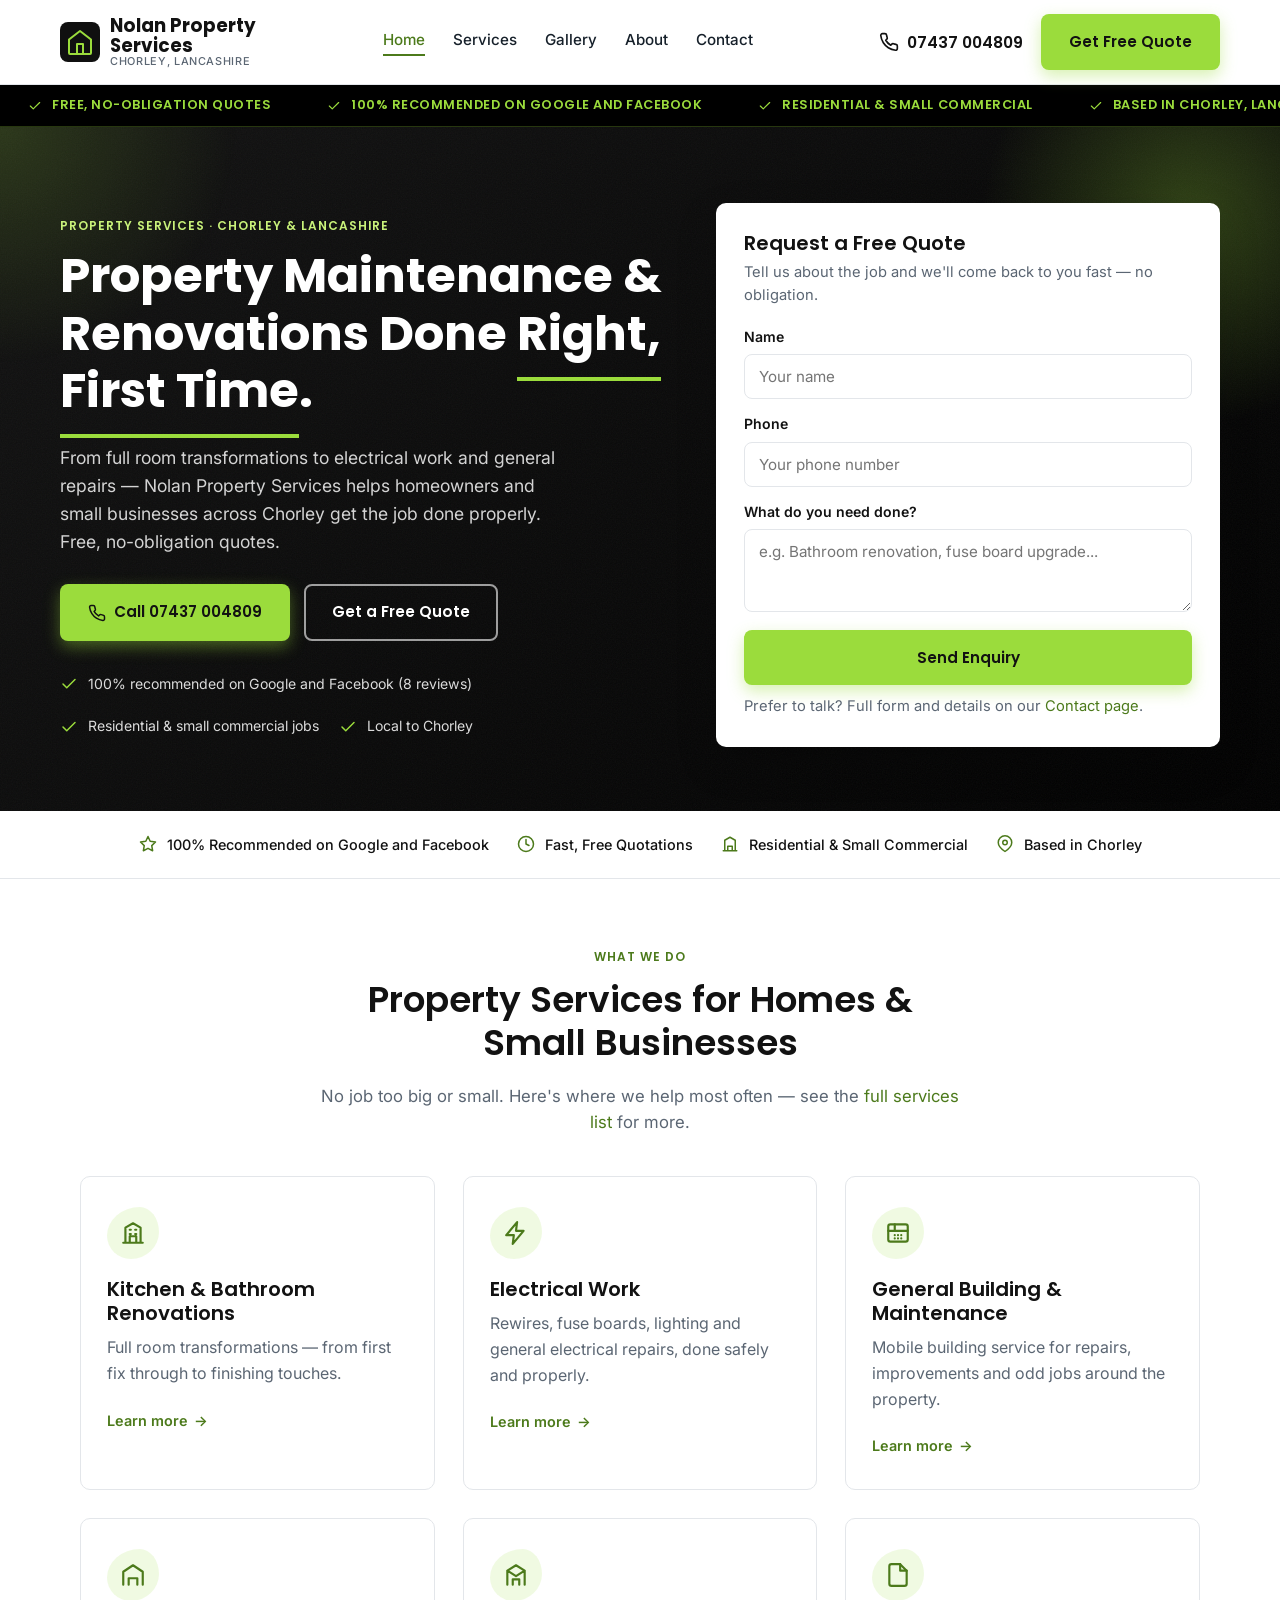
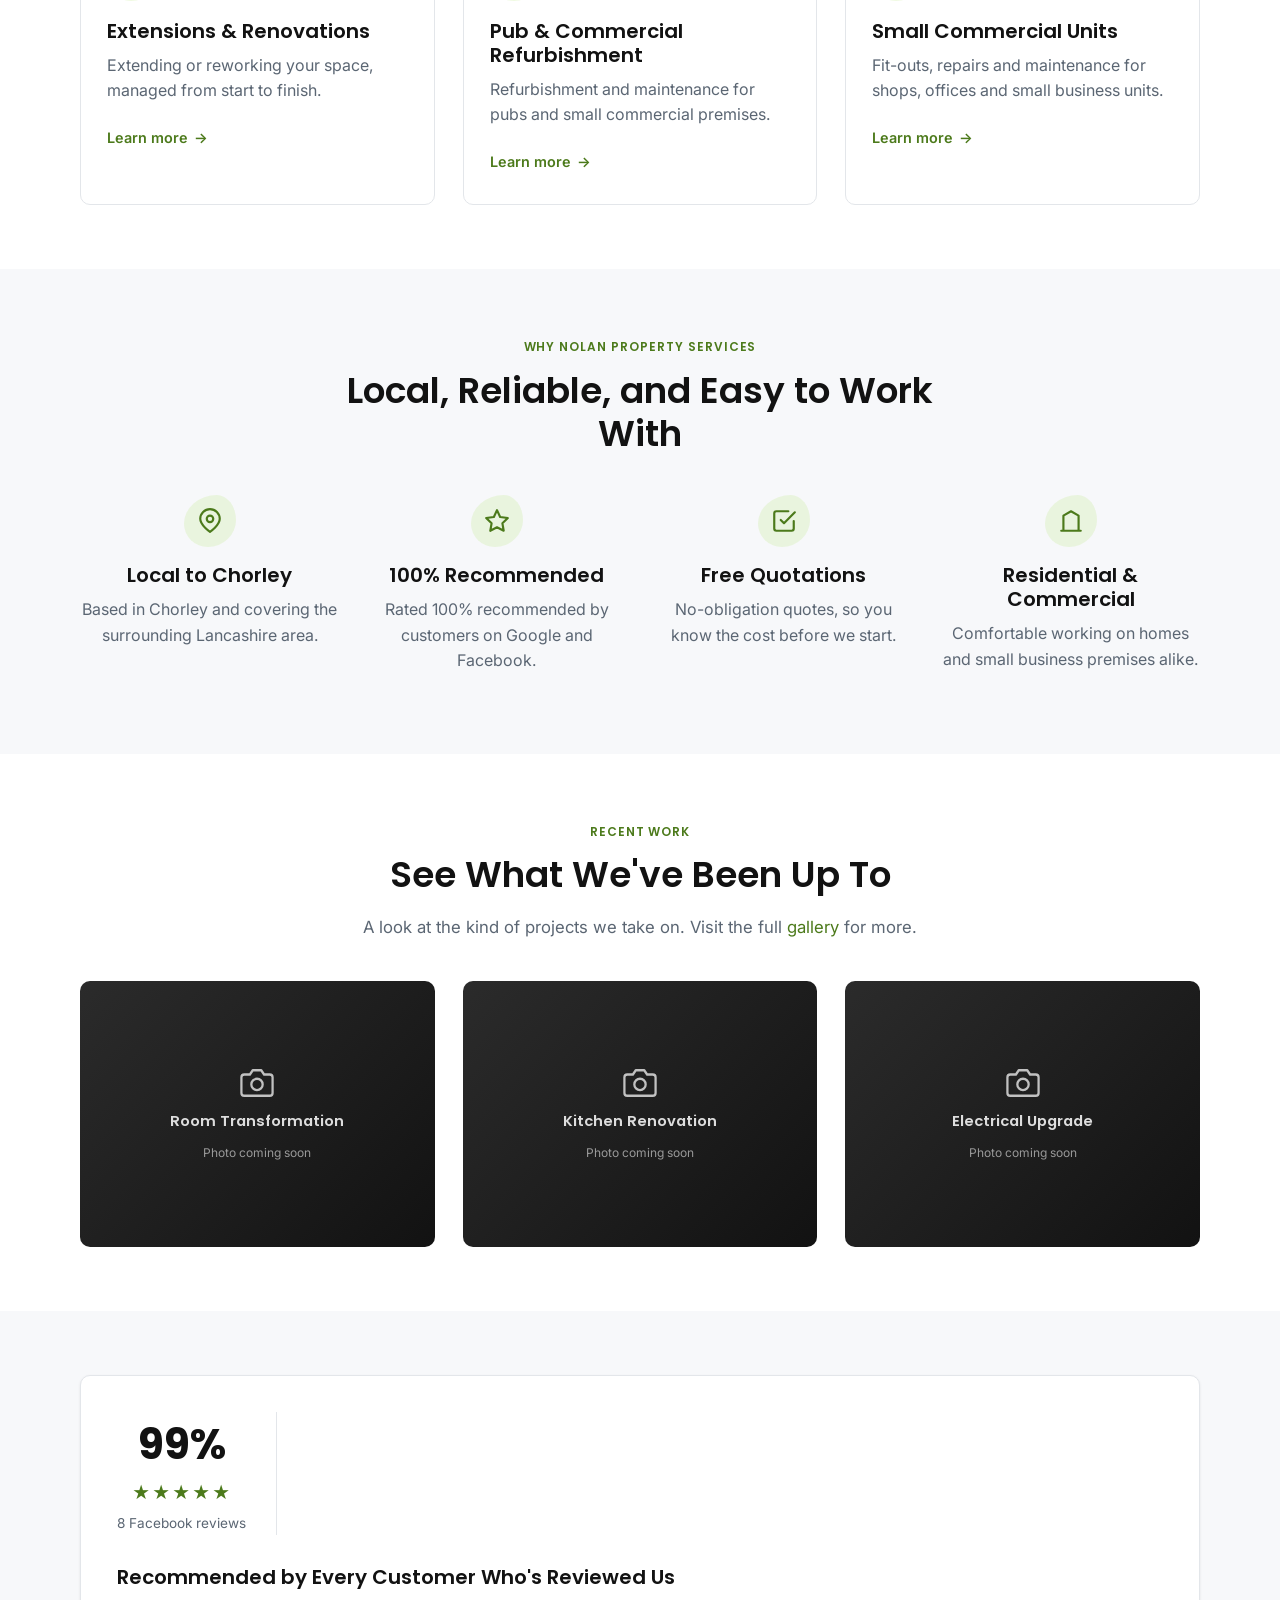
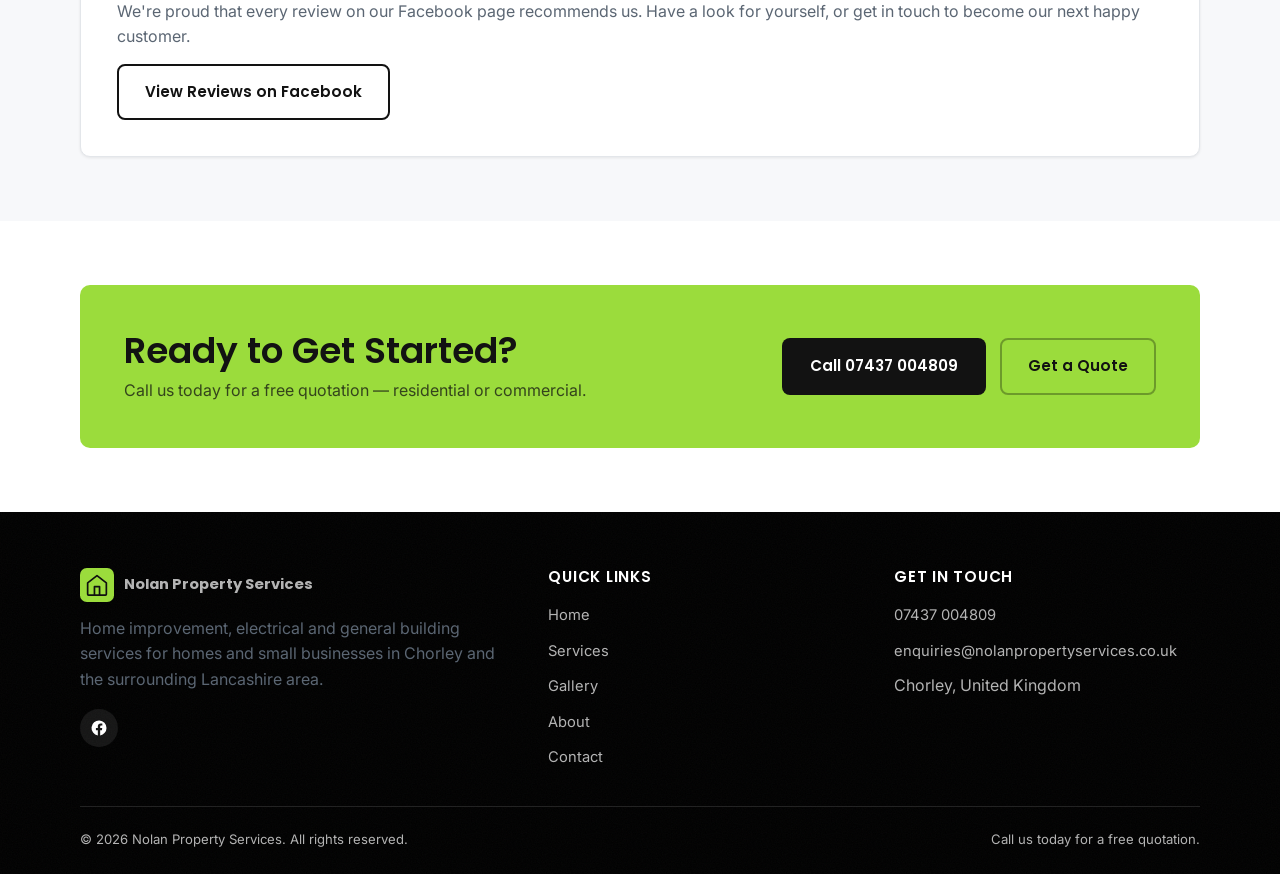
==== index.html @ ce9ef03d "Drop LTD from displayed brand name, switch contact email to enquiries@ Business name now reads "Nola" ====
<!doctype html>
<html lang="en-GB">
<head>
<meta charset="UTF-8">
<meta name="viewport" content="width=device-width, initial-scale=1.0">
<title>Nolan Property Services | Property Maintenance &amp; Renovations in Chorley</title>
<meta name="description" content="Nolan Property Services — home improvement, electrical work, extensions and general building services in Chorley. Free quotes for residential and small commercial jobs. Call 07437 004809.">
<link rel="icon" href="images/favicon.svg" type="image/svg+xml">
<link rel="preconnect" href="https://fonts.googleapis.com">
<link rel="preconnect" href="https://fonts.gstatic.com" crossorigin>
<link href="https://fonts.googleapis.com/css2?family=Inter:wght@400;500;600;700&family=Poppins:wght@600;700&display=swap" rel="stylesheet">
<link rel="stylesheet" href="css/style.css">

<meta property="og:title" content="Nolan Property Services | Chorley">
<meta property="og:description" content="Home improvement, electrical and building services across Chorley &amp; Lancashire. Free, no-obligation quotes.">
<meta property="og:type" content="website">

<script type="application/ld+json">
{
  "@context": "https://schema.org",
  "@type": "HomeAndConstructionBusiness",
  "name": "Nolan Property Services",
  "telephone": "+447437004809",
  "email": "enquiries@nolanpropertyservices.co.uk",
  "areaServed": "Chorley and the surrounding Lancashire area",
  "address": {
    "@type": "PostalAddress",
    "addressLocality": "Chorley",
    "addressCountry": "GB"
  },
  "sameAs": ["https://www.facebook.com/p/Nolan-Property-Services-LTD-61575183235272/"],
  "priceRange": "Free quotations",
  "url": "https://nolanpropertyservices.co.uk/"
}
</script>
</head>
<body>

<header class="site-header">
  <div class="container header-inner">
    <a href="index.html" class="logo">
      <svg class="logo-mark" viewBox="0 0 40 40" fill="none" xmlns="http://www.w3.org/2000/svg">
        <rect width="40" height="40" rx="8" fill="#101010"/>
        <path d="M20 9L31 17.5V31C31 31.5523 30.5523 32 30 32H10C9.44772 32 9 31.5523 9 31V17.5L20 9Z" stroke="#9BDC3C" stroke-width="2" stroke-linejoin="round"/>
        <path d="M17 32V22H23V32" stroke="#9BDC3C" stroke-width="2" stroke-linejoin="round"/>
      </svg>
      <span class="logo-text">Nolan Property<br>Services<small>Chorley, Lancashire</small></span>
    </a>

    <nav class="main-nav">
      <a href="index.html">Home</a>
      <a href="services.html">Services</a>
      <a href="gallery.html">Gallery</a>
      <a href="about.html">About</a>
      <a href="contact.html">Contact</a>
    </nav>

    <div class="header-cta">
      <a href="tel:+447437004809" class="header-phone">
        <svg width="20" height="20" viewBox="0 0 24 24" fill="none" stroke="currentColor" stroke-width="2" stroke-linecap="round" stroke-linejoin="round"><path d="M22 16.92v3a2 2 0 0 1-2.18 2 19.79 19.79 0 0 1-8.63-3.07 19.5 19.5 0 0 1-6-6 19.79 19.79 0 0 1-3.07-8.67A2 2 0 0 1 4.11 2h3a2 2 0 0 1 2 1.72c.127.96.361 1.903.7 2.81a2 2 0 0 1-.45 2.11L8.09 9.91a16 16 0 0 0 6 6l1.27-1.27a2 2 0 0 1 2.11-.45c.907.339 1.85.573 2.81.7A2 2 0 0 1 22 16.92z"/></svg>
        <span class="phone-label">07437 004809</span>
      </a>
      <a href="contact.html" class="btn btn-primary">Get Free Quote</a>
      <button class="nav-toggle" aria-label="Toggle menu" aria-expanded="false">
        <svg viewBox="0 0 24 24" fill="none" stroke="currentColor" stroke-width="2" stroke-linecap="round"><line x1="3" y1="6" x2="21" y2="6"/><line x1="3" y1="12" x2="21" y2="12"/><line x1="3" y1="18" x2="21" y2="18"/></svg>
      </button>
    </div>
  </div>
</header>

<div class="marquee" aria-hidden="true">
  <div class="marquee-track">
    <span class="marquee-item"><svg viewBox="0 0 24 24" fill="none" stroke="currentColor" stroke-width="2" stroke-linecap="round" stroke-linejoin="round"><path d="M20 6L9 17l-5-5"/></svg>Free, No-Obligation Quotes</span>
    <span class="marquee-item"><svg viewBox="0 0 24 24" fill="none" stroke="currentColor" stroke-width="2" stroke-linecap="round" stroke-linejoin="round"><path d="M20 6L9 17l-5-5"/></svg>100% Recommended on Google and Facebook</span>
    <span class="marquee-item"><svg viewBox="0 0 24 24" fill="none" stroke="currentColor" stroke-width="2" stroke-linecap="round" stroke-linejoin="round"><path d="M20 6L9 17l-5-5"/></svg>Residential &amp; Small Commercial</span>
    <span class="marquee-item"><svg viewBox="0 0 24 24" fill="none" stroke="currentColor" stroke-width="2" stroke-linecap="round" stroke-linejoin="round"><path d="M20 6L9 17l-5-5"/></svg>Based in Chorley, Lancashire</span>
    <span class="marquee-item"><svg viewBox="0 0 24 24" fill="none" stroke="currentColor" stroke-width="2" stroke-linecap="round" stroke-linejoin="round"><path d="M20 6L9 17l-5-5"/></svg>Call 07437 004809</span>
    <span class="marquee-item"><svg viewBox="0 0 24 24" fill="none" stroke="currentColor" stroke-width="2" stroke-linecap="round" stroke-linejoin="round"><path d="M20 6L9 17l-5-5"/></svg>Free, No-Obligation Quotes</span>
    <span class="marquee-item"><svg viewBox="0 0 24 24" fill="none" stroke="currentColor" stroke-width="2" stroke-linecap="round" stroke-linejoin="round"><path d="M20 6L9 17l-5-5"/></svg>100% Recommended on Google and Facebook</span>
    <span class="marquee-item"><svg viewBox="0 0 24 24" fill="none" stroke="currentColor" stroke-width="2" stroke-linecap="round" stroke-linejoin="round"><path d="M20 6L9 17l-5-5"/></svg>Residential &amp; Small Commercial</span>
    <span class="marquee-item"><svg viewBox="0 0 24 24" fill="none" stroke="currentColor" stroke-width="2" stroke-linecap="round" stroke-linejoin="round"><path d="M20 6L9 17l-5-5"/></svg>Based in Chorley, Lancashire</span>
    <span class="marquee-item"><svg viewBox="0 0 24 24" fill="none" stroke="currentColor" stroke-width="2" stroke-linecap="round" stroke-linejoin="round"><path d="M20 6L9 17l-5-5"/></svg>Call 07437 004809</span>
  </div>
</div>

<section class="hero">
  <div class="container hero-inner">
    <div>
      <span class="eyebrow" style="color:#C9F27A;">Property Services · Chorley &amp; Lancashire</span>
      <h1>Property Maintenance &amp; Renovations Done <span class="marker-highlight">Right, First Time</span>.</h1>
      <p class="hero-lead">From full room transformations to electrical work and general repairs — Nolan Property Services helps homeowners and small businesses across Chorley get the job done properly. Free, no-obligation quotes.</p>

      <div class="btn-row" style="margin-top:28px;">
        <a href="tel:+447437004809" class="btn btn-primary">
          <svg width="18" height="18" viewBox="0 0 24 24" fill="none" stroke="currentColor" stroke-width="2" stroke-linecap="round" stroke-linejoin="round"><path d="M22 16.92v3a2 2 0 0 1-2.18 2 19.79 19.79 0 0 1-8.63-3.07 19.5 19.5 0 0 1-6-6 19.79 19.79 0 0 1-3.07-8.67A2 2 0 0 1 4.11 2h3a2 2 0 0 1 2 1.72c.127.96.361 1.903.7 2.81a2 2 0 0 1-.45 2.11L8.09 9.91a16 16 0 0 0 6 6l1.27-1.27a2 2 0 0 1 2.11-.45c.907.339 1.85.573 2.81.7A2 2 0 0 1 22 16.92z"/></svg>
          Call 07437 004809
        </a>
        <a href="contact.html" class="btn btn-secondary">Get a Free Quote</a>
      </div>

      <div class="hero-badges">
        <div class="hero-badge">
          <svg width="18" height="18" viewBox="0 0 24 24" fill="none" stroke="currentColor" stroke-width="2" stroke-linecap="round" stroke-linejoin="round"><path d="M20 6L9 17l-5-5"/></svg>
          100% recommended on Google and Facebook (8 reviews)
        </div>
        <div class="hero-badge">
          <svg width="18" height="18" viewBox="0 0 24 24" fill="none" stroke="currentColor" stroke-width="2" stroke-linecap="round" stroke-linejoin="round"><path d="M20 6L9 17l-5-5"/></svg>
          Residential &amp; small commercial jobs
        </div>
        <div class="hero-badge">
          <svg width="18" height="18" viewBox="0 0 24 24" fill="none" stroke="currentColor" stroke-width="2" stroke-linecap="round" stroke-linejoin="round"><path d="M20 6L9 17l-5-5"/></svg>
          Local to Chorley
        </div>
      </div>
    </div>

    <div class="hero-panel">
      <h3>Request a Free Quote</h3>
      <p>Tell us about the job and we'll come back to you fast — no obligation.</p>
      <form action="https://formspree.io/f/YOUR_FORM_ID" method="POST">
        <div class="form-field" style="margin-bottom:14px;">
          <label for="hero-name">Name</label>
          <input type="text" id="hero-name" name="name" placeholder="Your name" required>
        </div>
        <div class="form-field" style="margin-bottom:14px;">
          <label for="hero-phone">Phone</label>
          <input type="tel" id="hero-phone" name="phone" placeholder="Your phone number" required>
        </div>
        <div class="form-field" style="margin-bottom:18px;">
          <label for="hero-job">What do you need done?</label>
          <textarea id="hero-job" name="message" rows="3" placeholder="e.g. Bathroom renovation, fuse board upgrade..."></textarea>
        </div>
        <button type="submit" class="btn btn-primary btn-block">Send Enquiry</button>
        <p class="form-note" style="margin-top:10px; margin-bottom:0;">Prefer to talk? Full form and details on our <a href="contact.html">Contact page</a>.</p>
      </form>
    </div>
  </div>
</section>

<div class="trust-strip">
  <div class="container">
    <div class="trust-item">
      <svg width="18" height="18" viewBox="0 0 24 24" fill="none" stroke="currentColor" stroke-width="2" stroke-linecap="round" stroke-linejoin="round"><path d="M12 2l2.9 6.26L22 9.27l-5 4.87 1.18 6.86L12 17.77l-6.18 3.23L7 14.14 2 9.27l7.1-1.01L12 2z"/></svg>
      100% Recommended on Google and Facebook
    </div>
    <div class="trust-item">
      <svg width="18" height="18" viewBox="0 0 24 24" fill="none" stroke="currentColor" stroke-width="2" stroke-linecap="round" stroke-linejoin="round"><circle cx="12" cy="12" r="10"/><path d="M12 6v6l4 2"/></svg>
      Fast, Free Quotations
    </div>
    <div class="trust-item">
      <svg width="18" height="18" viewBox="0 0 24 24" fill="none" stroke="currentColor" stroke-width="2" stroke-linecap="round" stroke-linejoin="round"><path d="M3 21h18M5 21V7l7-4 7 4v14M9 21v-6h6v6"/></svg>
      Residential &amp; Small Commercial
    </div>
    <div class="trust-item">
      <svg width="18" height="18" viewBox="0 0 24 24" fill="none" stroke="currentColor" stroke-width="2" stroke-linecap="round" stroke-linejoin="round"><path d="M21 10c0 6-9 12-9 12s-9-6-9-12a9 9 0 0 1 18 0z"/><circle cx="12" cy="10" r="3"/></svg>
      Based in Chorley
    </div>
  </div>
</div>

<section class="section">
  <div class="container">
    <div class="section-head">
      <span class="eyebrow">What We Do</span>
      <h2>Property Services for Homes &amp; Small Businesses</h2>
      <p>No job too big or small. Here's where we help most often — see the <a href="services.html">full services list</a> for more.</p>
    </div>

    <div class="grid grid-3">
      <div class="card">
        <div class="card-icon">
          <svg viewBox="0 0 24 24" fill="none" stroke="currentColor" stroke-width="2" stroke-linecap="round" stroke-linejoin="round"><path d="M3 21h18M5 21V7l7-4 7 4v14M9 21v-6h6v6M9 9h1M14 9h1M9 13h1M14 13h1"/></svg>
        </div>
        <h3>Kitchen &amp; Bathroom Renovations</h3>
        <p>Full room transformations — from first fix through to finishing touches.</p>
        <a href="services.html#residential" class="card-link">Learn more <span class="arrow">→</span></a>
      </div>
      <div class="card">
        <div class="card-icon">
          <svg viewBox="0 0 24 24" fill="none" stroke="currentColor" stroke-width="2" stroke-linecap="round" stroke-linejoin="round"><path d="M13 2L3 14h7l-1 8 10-12h-7l1-8z"/></svg>
        </div>
        <h3>Electrical Work</h3>
        <p>Rewires, fuse boards, lighting and general electrical repairs, done safely and properly.</p>
        <a href="services.html#residential" class="card-link">Learn more <span class="arrow">→</span></a>
      </div>
      <div class="card">
        <div class="card-icon">
          <svg viewBox="0 0 24 24" fill="none" stroke="currentColor" stroke-width="2" stroke-linecap="round" stroke-linejoin="round"><rect x="3" y="4" width="18" height="16" rx="2"/><path d="M3 10h18M9 4v6M12 14h.01M15 14h.01M9 17h.01M12 17h.01M15 17h.01M9 14h.01"/></svg>
        </div>
        <h3>General Building &amp; Maintenance</h3>
        <p>Mobile building service for repairs, improvements and odd jobs around the property.</p>
        <a href="services.html#residential" class="card-link">Learn more <span class="arrow">→</span></a>
      </div>
      <div class="card">
        <div class="card-icon">
          <svg viewBox="0 0 24 24" fill="none" stroke="currentColor" stroke-width="2" stroke-linecap="round" stroke-linejoin="round"><path d="M3 21V9l9-6 9 6v12M8 21v-6h8v6"/></svg>
        </div>
        <h3>Extensions &amp; Renovations</h3>
        <p>Extending or reworking your space, managed from start to finish.</p>
        <a href="services.html#residential" class="card-link">Learn more <span class="arrow">→</span></a>
      </div>
      <div class="card">
        <div class="card-icon">
          <svg viewBox="0 0 24 24" fill="none" stroke="currentColor" stroke-width="2" stroke-linecap="round" stroke-linejoin="round"><path d="M4 21V8l8-5 8 5v13M9 21v-5h6v5M4 8l8 5 8-5"/></svg>
        </div>
        <h3>Pub &amp; Commercial Refurbishment</h3>
        <p>Refurbishment and maintenance for pubs and small commercial premises.</p>
        <a href="services.html#commercial" class="card-link">Learn more <span class="arrow">→</span></a>
      </div>
      <div class="card">
        <div class="card-icon">
          <svg viewBox="0 0 24 24" fill="none" stroke="currentColor" stroke-width="2" stroke-linecap="round" stroke-linejoin="round"><path d="M14 2H6a2 2 0 0 0-2 2v16a2 2 0 0 0 2 2h12a2 2 0 0 0 2-2V8z"/><path d="M14 2v6h6"/></svg>
        </div>
        <h3>Small Commercial Units</h3>
        <p>Fit-outs, repairs and maintenance for shops, offices and small business units.</p>
        <a href="services.html#commercial" class="card-link">Learn more <span class="arrow">→</span></a>
      </div>
    </div>
  </div>
</section>

<section class="section section-alt">
  <div class="container">
    <div class="section-head">
      <span class="eyebrow">Why Nolan Property Services</span>
      <h2>Local, Reliable, and Easy to Work With</h2>
    </div>
    <div class="grid grid-4">
      <div class="text-center">
        <div class="card-icon" style="margin:0 auto 16px;">
          <svg viewBox="0 0 24 24" fill="none" stroke="currentColor" stroke-width="2" stroke-linecap="round" stroke-linejoin="round"><path d="M21 10c0 6-9 12-9 12s-9-6-9-12a9 9 0 0 1 18 0z"/><circle cx="12" cy="10" r="3"/></svg>
        </div>
        <h3>Local to Chorley</h3>
        <p>Based in Chorley and covering the surrounding Lancashire area.</p>
      </div>
      <div class="text-center">
        <div class="card-icon" style="margin:0 auto 16px;">
          <svg viewBox="0 0 24 24" fill="none" stroke="currentColor" stroke-width="2" stroke-linecap="round" stroke-linejoin="round"><path d="M12 2l2.9 6.26L22 9.27l-5 4.87 1.18 6.86L12 17.77l-6.18 3.23L7 14.14 2 9.27l7.1-1.01L12 2z"/></svg>
        </div>
        <h3>100% Recommended</h3>
        <p>Rated 100% recommended by customers on Google and Facebook.</p>
      </div>
      <div class="text-center">
        <div class="card-icon" style="margin:0 auto 16px;">
          <svg viewBox="0 0 24 24" fill="none" stroke="currentColor" stroke-width="2" stroke-linecap="round" stroke-linejoin="round"><path d="M9 11l3 3L22 4M21 12v7a2 2 0 0 1-2 2H5a2 2 0 0 1-2-2V5a2 2 0 0 1 2-2h11"/></svg>
        </div>
        <h3>Free Quotations</h3>
        <p>No-obligation quotes, so you know the cost before we start.</p>
      </div>
      <div class="text-center">
        <div class="card-icon" style="margin:0 auto 16px;">
          <svg viewBox="0 0 24 24" fill="none" stroke="currentColor" stroke-width="2" stroke-linecap="round" stroke-linejoin="round"><path d="M3 21h18M5 21V7l7-4 7 4v14"/></svg>
        </div>
        <h3>Residential &amp; Commercial</h3>
        <p>Comfortable working on homes and small business premises alike.</p>
      </div>
    </div>
  </div>
</section>

<section class="section">
  <div class="container">
    <div class="section-head">
      <span class="eyebrow">Recent Work</span>
      <h2>See What We've Been Up To</h2>
      <p>A look at the kind of projects we take on. Visit the full <a href="gallery.html">gallery</a> for more.</p>
    </div>
    <div class="grid grid-3">
      <div class="photo-tile">
        <svg viewBox="0 0 24 24" fill="none" stroke="currentColor" stroke-width="1.6" stroke-linecap="round" stroke-linejoin="round"><path d="M23 19a2 2 0 0 1-2 2H3a2 2 0 0 1-2-2V8a2 2 0 0 1 2-2h4l2-3h6l2 3h4a2 2 0 0 1 2 2z"/><circle cx="12" cy="13" r="4"/></svg>
        <span>Room Transformation</span>
        <small>Photo coming soon</small>
      </div>
      <div class="photo-tile">
        <svg viewBox="0 0 24 24" fill="none" stroke="currentColor" stroke-width="1.6" stroke-linecap="round" stroke-linejoin="round"><path d="M23 19a2 2 0 0 1-2 2H3a2 2 0 0 1-2-2V8a2 2 0 0 1 2-2h4l2-3h6l2 3h4a2 2 0 0 1 2 2z"/><circle cx="12" cy="13" r="4"/></svg>
        <span>Kitchen Renovation</span>
        <small>Photo coming soon</small>
      </div>
      <div class="photo-tile">
        <svg viewBox="0 0 24 24" fill="none" stroke="currentColor" stroke-width="1.6" stroke-linecap="round" stroke-linejoin="round"><path d="M23 19a2 2 0 0 1-2 2H3a2 2 0 0 1-2-2V8a2 2 0 0 1 2-2h4l2-3h6l2 3h4a2 2 0 0 1 2 2z"/><circle cx="12" cy="13" r="4"/></svg>
        <span>Electrical Upgrade</span>
        <small>Photo coming soon</small>
      </div>
    </div>
  </div>
</section>

<section class="section section-alt">
  <div class="container">
    <div id="reviews-carousel">

      <div class="review-panel" data-role="fallback">
        <div class="review-score">
          <div class="big">100%</div>
          <div class="review-stars">★★★★★</div>
          <p style="margin:6px 0 0; font-size:0.85rem;">8 Facebook reviews</p>
        </div>
        <div>
          <h3>Recommended by Every Customer Who's Reviewed Us</h3>
          <p style="margin-bottom:14px;">We're proud that every review on our Facebook page recommends us. Have a look for yourself, or get in touch to become our next happy customer.</p>
          <a href="https://www.facebook.com/p/Nolan-Property-Services-LTD-61575183235272/" target="_blank" rel="noopener" class="btn btn-outline">View Reviews on Facebook</a>
        </div>
      </div>

      <div class="reviews-live" data-role="live" style="display:none;">
        <div class="reviews-carousel-header">
          <div class="reviews-rating-summary">
            <span class="score" data-role="score">5.0</span>
            <span class="stars" data-role="stars">★★★★★</span>
            <span class="count" data-role="count"></span>
          </div>
          <div class="reviews-google-badge">
            <svg width="16" height="16" viewBox="0 0 24 24" aria-hidden="true"><path fill="#4285F4" d="M22.56 12.25c0-.78-.07-1.53-.2-2.25H12v4.26h5.92a5.06 5.06 0 0 1-2.2 3.32v2.77h3.57c2.08-1.92 3.28-4.74 3.28-8.1z"/><path fill="#34A853" d="M12 23c2.97 0 5.46-.98 7.28-2.66l-3.57-2.77c-.99.66-2.25 1.06-3.71 1.06-2.86 0-5.29-1.93-6.16-4.53H2.18v2.84A11 11 0 0 0 12 23z"/><path fill="#FBBC05" d="M5.84 14.09A6.6 6.6 0 0 1 5.5 12c0-.73.13-1.43.34-2.09V7.07H2.18A11 11 0 0 0 1 12c0 1.77.43 3.45 1.18 4.93z"/><path fill="#EA4335" d="M12 5.38c1.62 0 3.06.56 4.21 1.64l3.15-3.15C17.45 2.09 14.97 1 12 1A11 11 0 0 0 2.18 7.07l3.66 2.84C6.71 7.31 9.14 5.38 12 5.38z"/></svg>
            Google Reviews
          </div>
        </div>
        <div class="review-slide-track" data-role="track"></div>
        <div class="carousel-controls">
          <button class="carousel-arrow" data-role="prev" aria-label="Previous review" type="button">
            <svg viewBox="0 0 24 24" fill="none" stroke="currentColor" stroke-width="2" stroke-linecap="round" stroke-linejoin="round"><path d="M15 18l-6-6 6-6"/></svg>
          </button>
          <div class="carousel-dots" data-role="dots"></div>
          <button class="carousel-arrow" data-role="next" aria-label="Next review" type="button">
            <svg viewBox="0 0 24 24" fill="none" stroke="currentColor" stroke-width="2" stroke-linecap="round" stroke-linejoin="round"><path d="M9 18l6-6-6-6"/></svg>
          </button>
        </div>
      </div>

    </div>
  </div>
</section>

<section class="section">
  <div class="container">
    <div class="cta-banner">
      <div>
        <h2>Ready to Get Started?</h2>
        <p>Call us today for a free quotation — residential or commercial.</p>
      </div>
      <div class="btn-row">
        <a href="tel:+447437004809" class="btn btn-primary">Call 07437 004809</a>
        <a href="contact.html" class="btn btn-secondary" style="border-color:rgba(0,0,0,0.3); color:var(--color-dark);">Get a Quote</a>
      </div>
    </div>
  </div>
</section>

<footer class="site-footer">
  <div class="container">
    <div class="footer-grid">
      <div>
        <a href="index.html" class="footer-logo">
          <svg width="34" height="34" viewBox="0 0 40 40" fill="none" xmlns="http://www.w3.org/2000/svg">
            <rect width="40" height="40" rx="8" fill="#9BDC3C"/>
            <path d="M20 9L31 17.5V31C31 31.5523 30.5523 32 30 32H10C9.44772 32 9 31.5523 9 31V17.5L20 9Z" stroke="#101010" stroke-width="2" stroke-linejoin="round"/>
            <path d="M17 32V22H23V32" stroke="#101010" stroke-width="2" stroke-linejoin="round"/>
          </svg>
          Nolan Property Services
        </a>
        <p>Home improvement, electrical and general building services for homes and small businesses in Chorley and the surrounding Lancashire area.</p>
        <div class="social-icons">
          <a href="https://www.facebook.com/p/Nolan-Property-Services-LTD-61575183235272/" target="_blank" rel="noopener" aria-label="Facebook">
            <svg viewBox="0 0 24 24" fill="currentColor"><path d="M22 12a10 10 0 1 0-11.56 9.88v-6.99H7.9V12h2.54V9.8c0-2.5 1.49-3.89 3.77-3.89 1.09 0 2.24.2 2.24.2v2.46h-1.26c-1.24 0-1.63.77-1.63 1.56V12h2.78l-.44 2.89h-2.34v6.99A10 10 0 0 0 22 12z"/></svg>
          </a>
        </div>
      </div>
      <div>
        <h4>Quick Links</h4>
        <ul>
          <li><a href="index.html">Home</a></li>
          <li><a href="services.html">Services</a></li>
          <li><a href="gallery.html">Gallery</a></li>
          <li><a href="about.html">About</a></li>
          <li><a href="contact.html">Contact</a></li>
        </ul>
      </div>
      <div>
        <h4>Get In Touch</h4>
        <ul>
          <li><a href="tel:+447437004809">07437 004809</a></li>
          <li><a href="mailto:enquiries@nolanpropertyservices.co.uk">enquiries@nolanpropertyservices.co.uk</a></li>
          <li>Chorley, United Kingdom</li>
        </ul>
      </div>
    </div>
    <div class="footer-bottom">
      <span>&copy; <span id="year"></span> Nolan Property Services. All rights reserved.</span>
      <span>Call us today for a free quotation.</span>
    </div>
  </div>
</footer>

<div class="mobile-call-bar">
  <a href="tel:+447437004809" class="btn btn-primary">Call Now</a>
  <a href="contact.html" class="btn btn-outline" style="border-color:var(--color-dark); color:var(--color-dark);">Get Quote</a>
</div>

<script src="js/main.js"></script>
</body>
</html>
---- css/style.css ----
/* ==========================================================================
   Nolan Property Services — stylesheet
   Brand colours sourced from the company's Facebook logo (black + lime green)
   ========================================================================== */

:root {
  --color-dark: #121212;
  --color-dark-deep: #000000;
  --color-dark-light: #2b2b2b;
  --color-lime: #9bdc3c;
  --color-lime-dark: #7ebb27;
  --color-lime-text: #4c7a1b;
  --color-bg: #f7f8fa;
  --color-white: #ffffff;
  --color-text: #16202a;
  --color-text-muted: #5b6673;
  --color-border: #e3e6ea;
  --color-success: #2e9e5b;

  --font-heading: 'Poppins', 'Segoe UI', sans-serif;
  --font-body: 'Inter', 'Segoe UI', sans-serif;

  --container-width: 1160px;
  --radius: 10px;
  --shadow-sm: 0 1px 3px rgba(0, 0, 0, 0.08);
  --shadow-md: 0 8px 24px rgba(0, 0, 0, 0.12);
  --shadow-lg: 0 16px 40px rgba(0, 0, 0, 0.18);
  --ease-bounce: cubic-bezier(0.34, 1.56, 0.64, 1);
}

* { box-sizing: border-box; }
html { scroll-behavior: smooth; }

body {
  margin: 0;
  font-family: var(--font-body);
  color: var(--color-text);
  background: var(--color-white);
  line-height: 1.6;
  -webkit-font-smoothing: antialiased;
}

h1, h2, h3, h4 {
  font-family: var(--font-heading);
  color: var(--color-dark);
  line-height: 1.2;
  margin: 0 0 0.5em;
  font-weight: 600;
}

h1 { font-size: clamp(2rem, 5vw, 3rem); font-weight: 700; }
h2 { font-size: clamp(1.6rem, 3.5vw, 2.25rem); }
h3 { font-size: 1.25rem; }

p { margin: 0 0 1em; color: var(--color-text-muted); }

a { color: var(--color-lime-text); text-decoration: none; }
a:hover { text-decoration: underline; }

img { max-width: 100%; display: block; }

ul { padding-left: 1.2em; }

.container {
  width: 100%;
  max-width: var(--container-width);
  margin: 0 auto;
  padding: 0 20px;
}

.section {
  padding: 64px 0;
}

.section-alt {
  background: var(--color-bg);
}

.section-navy {
  background: var(--color-dark);
  color: var(--color-white);
}
.section-navy h2, .section-navy h3 { color: var(--color-white); }
.section-navy p { color: rgba(255,255,255,0.75); }

.eyebrow {
  display: inline-block;
  font-family: var(--font-heading);
  font-size: 0.75rem;
  font-weight: 600;
  letter-spacing: 0.08em;
  text-transform: uppercase;
  color: var(--color-lime-text);
  margin-bottom: 12px;
}

.section-head {
  max-width: 640px;
  margin: 0 auto 40px;
  text-align: center;
}
.section-head p { font-size: 1.05rem; }

/* ---------- Buttons ---------- */
.btn {
  display: inline-flex;
  align-items: center;
  justify-content: center;
  gap: 8px;
  font-family: var(--font-heading);
  font-weight: 600;
  font-size: 0.95rem;
  padding: 14px 26px;
  border-radius: 8px;
  border: 2px solid transparent;
  cursor: pointer;
  transition: transform 0.25s var(--ease-bounce), box-shadow 0.2s ease, background 0.15s ease, color 0.15s ease;
  white-space: nowrap;
}
.btn:hover { text-decoration: none; transform: translateY(-2px) scale(1.03); }
.btn:active { transform: scale(0.96); transition-duration: 0.1s; }

.btn-primary {
  background: var(--color-lime);
  color: var(--color-dark);
  box-shadow: 0 6px 16px rgba(155, 220, 60, 0.4);
}
.btn-primary:hover { background: var(--color-lime-dark); }

.btn-secondary {
  background: transparent;
  border-color: rgba(255,255,255,0.6);
  color: var(--color-white);
}
.btn-secondary:hover { background: rgba(255,255,255,0.12); border-color: var(--color-white); }

.btn-outline {
  background: transparent;
  border-color: var(--color-dark);
  color: var(--color-dark);
}
.btn-outline:hover { background: var(--color-dark); color: var(--color-white); }

.btn-block { width: 100%; }

.btn-row {
  display: flex;
  flex-wrap: wrap;
  gap: 14px;
}

/* ---------- Header ---------- */
.site-header {
  position: sticky;
  top: 0;
  z-index: 500;
  background: var(--color-white);
  border-bottom: 1px solid var(--color-border);
}

.header-inner {
  display: flex;
  align-items: center;
  justify-content: space-between;
  padding: 14px 0;
  gap: 16px;
}

.logo {
  display: flex;
  align-items: center;
  gap: 10px;
  font-family: var(--font-heading);
  font-weight: 700;
  font-size: 1.15rem;
  color: var(--color-dark);
}
.logo:hover { text-decoration: none; }
.logo-mark {
  width: 40px;
  height: 40px;
  flex-shrink: 0;
  transition: transform 0.4s var(--ease-bounce);
}
.logo:hover .logo-mark { transform: rotate(-10deg) scale(1.08); }
.logo-text { line-height: 1.1; }
.logo-text small {
  display: block;
  font-family: var(--font-body);
  font-weight: 500;
  font-size: 0.68rem;
  letter-spacing: 0.06em;
  text-transform: uppercase;
  color: var(--color-text-muted);
}

.main-nav {
  display: flex;
  align-items: center;
  gap: 28px;
}
.main-nav a {
  position: relative;
  color: var(--color-text);
  font-weight: 500;
  font-size: 0.95rem;
  padding-bottom: 4px;
}
.main-nav a::after {
  content: "";
  position: absolute;
  left: 50%;
  right: 50%;
  bottom: 0;
  height: 2px;
  background: var(--color-lime-text);
  transition: left 0.25s var(--ease-bounce), right 0.25s var(--ease-bounce);
}
.main-nav a:hover { color: var(--color-lime-text); text-decoration: none; }
.main-nav a:hover::after, .main-nav a.active::after { left: 0; right: 0; }
.main-nav a.active { color: var(--color-lime-text); }

.header-cta {
  display: flex;
  align-items: center;
  gap: 18px;
}

.header-phone {
  display: flex;
  align-items: center;
  gap: 8px;
  font-family: var(--font-heading);
  font-weight: 600;
  color: var(--color-dark);
  font-size: 0.98rem;
}
.header-phone svg { flex-shrink: 0; }
.header-phone:hover { color: var(--color-lime-text); text-decoration: none; }

.nav-toggle {
  display: none;
  background: none;
  border: none;
  cursor: pointer;
  padding: 6px;
}
.nav-toggle svg { width: 26px; height: 26px; color: var(--color-dark); }

/* ---------- Hero ---------- */
.hero {
  background: linear-gradient(135deg, var(--color-dark) 0%, var(--color-dark-deep) 100%);
  color: var(--color-white);
  position: relative;
  overflow: hidden;
}
.hero::before {
  content: "";
  position: absolute;
  inset: 0;
  background-image: url("data:image/svg+xml,%3Csvg xmlns='http://www.w3.org/2000/svg' width='120' height='120'%3E%3Cfilter id='n'%3E%3CfeTurbulence type='fractalNoise' baseFrequency='0.8' numOctaves='3' stitchTiles='stitch'/%3E%3C/filter%3E%3Crect width='100%25' height='100%25' filter='url(%23n)'/%3E%3C/svg%3E");
  opacity: 0.05;
  pointer-events: none;
}
.hero::after {
  content: "";
  position: absolute;
  right: -120px;
  top: -120px;
  width: 420px;
  height: 420px;
  background: radial-gradient(circle, rgba(155,220,60,0.28) 0%, rgba(155,220,60,0) 70%);
}
.hero-inner {
  position: relative;
  z-index: 2;
  padding: 76px 0 64px;
  display: grid;
  grid-template-columns: 1.1fr 0.9fr;
  gap: 40px;
  align-items: center;
}
.hero-glow {
  position: absolute;
  z-index: 1;
  top: 0;
  left: 0;
  width: 480px;
  height: 480px;
  margin: -240px 0 0 -240px;
  background: radial-gradient(circle, rgba(155,220,60,0.18) 0%, rgba(155,220,60,0) 70%);
  pointer-events: none;
  transition: transform 0.3s ease-out;
  will-change: transform;
}
.hero h1 { color: var(--color-white); }
.hero-lead {
  font-size: 1.1rem;
  color: rgba(255,255,255,0.82);
  max-width: 520px;
}
.hero-badges {
  display: flex;
  flex-wrap: wrap;
  gap: 20px;
  margin-top: 32px;
}
.hero-badge {
  display: flex;
  align-items: center;
  gap: 10px;
  font-size: 0.88rem;
  color: rgba(255,255,255,0.85);
}
.hero-badge svg { color: var(--color-lime); flex-shrink: 0; }

.hero-panel {
  background: var(--color-white);
  border-radius: var(--radius);
  padding: 28px;
  box-shadow: var(--shadow-lg);
  color: var(--color-text);
}
.hero-panel h3 { margin-bottom: 6px; }
.hero-panel p { font-size: 0.92rem; margin-bottom: 18px; }

/* ---------- Trust strip ---------- */
.trust-strip {
  background: var(--color-white);
  border-bottom: 1px solid var(--color-border);
}
.trust-strip .container {
  display: flex;
  flex-wrap: wrap;
  gap: 28px;
  justify-content: center;
  padding-top: 22px;
  padding-bottom: 22px;
}
.trust-item {
  display: flex;
  align-items: center;
  gap: 10px;
  font-size: 0.9rem;
  font-weight: 500;
  color: var(--color-dark);
}
.trust-item svg { color: var(--color-lime-text); flex-shrink: 0; }

/* ---------- Grids ---------- */
.grid {
  display: grid;
  gap: 28px;
}
.grid-3 { grid-template-columns: repeat(3, 1fr); }
.grid-2 { grid-template-columns: repeat(2, 1fr); }
.grid-4 { grid-template-columns: repeat(4, 1fr); }

/* ---------- Cards ---------- */
.card {
  background: var(--color-white);
  border: 1px solid var(--color-border);
  border-radius: var(--radius);
  padding: 30px 26px;
  transition: box-shadow 0.25s ease, transform 0.3s var(--ease-bounce);
}
.card:hover { box-shadow: var(--shadow-md); transform: translateY(-5px) rotate(-0.6deg); }
.card:nth-child(even):hover { transform: translateY(-5px) rotate(0.6deg); }

.card-icon {
  width: 52px;
  height: 52px;
  border-radius: 63% 37% 54% 46% / 55% 48% 52% 45%;
  background: rgba(155, 220, 60, 0.15);
  display: flex;
  align-items: center;
  justify-content: center;
  margin-bottom: 18px;
  transition: border-radius 0.4s ease, transform 0.3s var(--ease-bounce);
}
.card-icon svg { width: 26px; height: 26px; color: var(--color-lime-text); }
.card:hover .card-icon,
.service-row:hover .card-icon,
.contact-info-item:hover .card-icon {
  border-radius: 46% 54% 37% 63% / 48% 55% 45% 52%;
  transform: scale(1.08);
}

.card-link {
  display: inline-flex;
  align-items: center;
  gap: 6px;
  font-weight: 600;
  font-size: 0.9rem;
  margin-top: 6px;
}
.card-link .arrow { display: inline-block; transition: transform 0.25s var(--ease-bounce); }
.card-link:hover .arrow { transform: translateX(5px); }

/* ---------- Service list rows (services page) ---------- */
.service-row {
  display: grid;
  grid-template-columns: 64px 1fr auto;
  gap: 22px;
  align-items: flex-start;
  padding: 26px 0;
  border-bottom: 1px solid var(--color-border);
}
.service-row:last-child { border-bottom: none; }
.service-row .card-icon { margin-bottom: 0; }
.service-row h3 { margin-bottom: 6px; }
.service-row .btn { align-self: center; }

/* ---------- Placeholder photo tiles (gallery) ---------- */
.photo-tile {
  aspect-ratio: 4 / 3;
  border-radius: var(--radius);
  background: linear-gradient(135deg, var(--color-dark-light) 0%, var(--color-dark) 100%);
  color: rgba(255,255,255,0.85);
  display: flex;
  flex-direction: column;
  align-items: center;
  justify-content: center;
  gap: 10px;
  text-align: center;
  padding: 20px;
  position: relative;
  overflow: hidden;
}
.photo-tile svg { width: 34px; height: 34px; opacity: 0.85; }
.photo-tile span { font-family: var(--font-heading); font-weight: 600; font-size: 0.92rem; }
.photo-tile small { font-size: 0.75rem; color: rgba(255,255,255,0.55); }

.notice-box {
  display: flex;
  gap: 16px;
  background: #f5fce8;
  border: 1px solid #dcf0a8;
  border-radius: var(--radius);
  padding: 20px 24px;
  align-items: flex-start;
  margin-bottom: 40px;
}
.notice-box svg { color: var(--color-lime-text); flex-shrink: 0; margin-top: 2px; }
.notice-box p { margin: 0; color: var(--color-text); font-size: 0.92rem; }

/* ---------- Testimonial / trust panel ---------- */
.review-panel {
  background: var(--color-white);
  border: 1px solid var(--color-border);
  border-radius: var(--radius);
  padding: 36px;
  display: flex;
  align-items: center;
  gap: 30px;
  flex-wrap: wrap;
  box-shadow: var(--shadow-sm);
}
.review-score {
  text-align: center;
  padding-right: 30px;
  border-right: 1px solid var(--color-border);
}
.review-score .big { font-family: var(--font-heading); font-size: 2.6rem; font-weight: 700; color: var(--color-dark); }
.review-stars { color: var(--color-lime-text); font-size: 1.1rem; letter-spacing: 2px; }

/* ---------- CTA banner ---------- */
.cta-banner {
  background: var(--color-lime);
  color: var(--color-dark);
  border-radius: var(--radius);
  padding: 44px;
  display: flex;
  align-items: center;
  justify-content: space-between;
  gap: 24px;
  flex-wrap: wrap;
}
.cta-banner h2 { color: var(--color-dark); margin-bottom: 6px; }
.cta-banner p { color: rgba(18,18,18,0.75); margin: 0; }
.cta-banner .btn-primary { background: var(--color-dark); color: var(--color-white); box-shadow: none; }
.cta-banner .btn-primary:hover { background: var(--color-dark-deep); }

/* ---------- Forms ---------- */
.form-grid {
  display: grid;
  grid-template-columns: 1fr 1fr;
  gap: 18px;
}
.form-field { display: flex; flex-direction: column; gap: 6px; }
.form-field.full { grid-column: 1 / -1; }
.form-field label {
  font-weight: 600;
  font-size: 0.88rem;
  color: var(--color-dark);
}
.form-field input,
.form-field select,
.form-field textarea {
  font-family: var(--font-body);
  font-size: 0.95rem;
  padding: 12px 14px;
  border: 1px solid var(--color-border);
  border-radius: 8px;
  background: var(--color-white);
  color: var(--color-text);
}
.form-field input:focus,
.form-field select:focus,
.form-field textarea:focus {
  outline: none;
  border-color: var(--color-lime-text);
  box-shadow: 0 0 0 3px rgba(155, 220, 60, 0.25);
}
.form-note { font-size: 0.8rem; color: var(--color-text-muted); }

.form-status {
  display: none;
  padding: 14px 16px;
  border-radius: 8px;
  font-size: 0.92rem;
  margin-top: 16px;
}
.form-status.show { display: block; }
.form-status.success { background: #e9f7ef; color: var(--color-success); border: 1px solid #bfe8cf; }
.form-status.error { background: #fdecea; color: #c0392b; border: 1px solid #f5c6c0; }

/* ---------- Contact info cards ---------- */
.contact-info-list {
  display: flex;
  flex-direction: column;
  gap: 18px;
}
.contact-info-item {
  display: flex;
  gap: 16px;
  align-items: flex-start;
}
.contact-info-item .card-icon { margin-bottom: 0; }
.contact-info-item h3 { margin-bottom: 2px; font-size: 1.05rem; }
.contact-info-item p { margin: 0; }

.map-embed {
  border-radius: var(--radius);
  overflow: hidden;
  border: 1px solid var(--color-border);
  margin-top: 24px;
}
.map-embed iframe { width: 100%; height: 260px; border: 0; display: block; }

/* ---------- Footer ---------- */
.site-footer {
  background: var(--color-dark-deep);
  color: rgba(255,255,255,0.7);
  padding: 56px 0 24px;
  position: relative;
  overflow: hidden;
}
.site-footer::before {
  content: "";
  position: absolute;
  inset: 0;
  background-image: url("data:image/svg+xml,%3Csvg xmlns='http://www.w3.org/2000/svg' width='120' height='120'%3E%3Cfilter id='n'%3E%3CfeTurbulence type='fractalNoise' baseFrequency='0.8' numOctaves='3' stitchTiles='stitch'/%3E%3C/filter%3E%3Crect width='100%25' height='100%25' filter='url(%23n)'/%3E%3C/svg%3E");
  opacity: 0.04;
  pointer-events: none;
}
.site-footer .container { position: relative; z-index: 1; }
.footer-grid {
  display: grid;
  grid-template-columns: 1.4fr 1fr 1fr;
  gap: 40px;
  padding-bottom: 36px;
  border-bottom: 1px solid rgba(255,255,255,0.12);
}
.footer-logo {
  display: flex;
  align-items: center;
  gap: 10px;
  color: var(--color-white);
  font-family: var(--font-heading);
  font-weight: 700;
  font-size: 1.1rem;
  margin-bottom: 14px;
}
.footer-logo:hover { text-decoration: none; }
.site-footer h4 {
  color: var(--color-white);
  font-size: 0.95rem;
  text-transform: uppercase;
  letter-spacing: 0.05em;
  margin-bottom: 16px;
}
.site-footer ul { list-style: none; padding: 0; margin: 0; display: flex; flex-direction: column; gap: 10px; }
.site-footer a { color: rgba(255,255,255,0.7); font-size: 0.92rem; }
.site-footer a:hover { color: var(--color-lime); text-decoration: none; }
.footer-bottom {
  display: flex;
  justify-content: space-between;
  flex-wrap: wrap;
  gap: 10px;
  padding-top: 22px;
  font-size: 0.82rem;
}
.social-icons { display: flex; gap: 12px; }
.social-icons a {
  width: 38px;
  height: 38px;
  border-radius: 50%;
  background: rgba(255,255,255,0.08);
  display: flex;
  align-items: center;
  justify-content: center;
}
.social-icons a:hover { background: var(--color-lime-dark); }
.social-icons svg { width: 18px; height: 18px; color: var(--color-white); }

/* ---------- Sticky mobile call bar ---------- */
.mobile-call-bar {
  display: none;
  position: fixed;
  bottom: 0;
  left: 0;
  right: 0;
  z-index: 600;
  background: var(--color-white);
  border-top: 1px solid var(--color-border);
  box-shadow: 0 -6px 20px rgba(0,0,0,0.12);
  padding: 10px 14px;
  gap: 10px;
}
.mobile-call-bar .btn { flex: 1; padding: 13px 10px; font-size: 0.88rem; }

/* ---------- Utility ---------- */
.text-center { text-align: center; }
.mt-0 { margin-top: 0; }
.badge-pill {
  display: inline-flex;
  align-items: center;
  gap: 6px;
  background: rgba(46, 158, 91, 0.1);
  color: var(--color-success);
  font-size: 0.82rem;
  font-weight: 600;
  padding: 6px 14px;
  border-radius: 999px;
}

/* ---------- Responsive ---------- */
@media (max-width: 960px) {
  .hero-inner { grid-template-columns: 1fr; padding-top: 48px; }
  .footer-grid { grid-template-columns: 1fr 1fr; }
  .grid-3 { grid-template-columns: repeat(2, 1fr); }
  .grid-4 { grid-template-columns: repeat(2, 1fr); }
}

@media (max-width: 780px) {
  .main-nav {
    display: flex;
    flex-direction: column;
    position: absolute;
    top: 100%;
    left: 0;
    right: 0;
    background: var(--color-white);
    padding: 0 20px;
    max-height: 0;
    opacity: 0;
    overflow: hidden;
    border-bottom: 1px solid var(--color-border);
    box-shadow: var(--shadow-md);
    gap: 16px;
    transition: max-height 0.35s ease, opacity 0.25s ease, padding 0.35s ease;
  }
  .nav-toggle { display: block; transition: transform 0.3s var(--ease-bounce); }
  .site-header.nav-open .nav-toggle { transform: rotate(90deg); }
  .header-phone span.phone-label { display: none; }
  .header-cta .btn-primary { display: none; }

  .site-header.nav-open .main-nav {
    max-height: 400px;
    opacity: 1;
    padding: 20px;
  }

  .grid-3, .grid-4 { grid-template-columns: 1fr; }
  .footer-grid { grid-template-columns: 1fr; gap: 28px; }
  .service-row { grid-template-columns: 52px 1fr; }
  .service-row .btn { grid-column: 1 / -1; margin-top: 10px; }
  .form-grid { grid-template-columns: 1fr; }
  .cta-banner { flex-direction: column; align-items: flex-start; }
  .review-panel { flex-direction: column; align-items: flex-start; }
  .review-score { border-right: none; padding-right: 0; }

  body { padding-bottom: 70px; }
  .mobile-call-bar { display: flex; }
}

@media (max-width: 480px) {
  .section { padding: 44px 0; }
  .hero-inner { padding-top: 36px; padding-bottom: 40px; }
}

/* ---------- Marquee ticker ---------- */
.marquee {
  background: var(--color-dark-deep);
  overflow: hidden;
  white-space: nowrap;
  border-bottom: 1px solid rgba(155,220,60,0.25);
}
.marquee-track {
  display: inline-flex;
  align-items: center;
  animation: marqueeScroll 26s linear infinite;
}
.marquee:hover .marquee-track { animation-play-state: paused; }
.marquee-item {
  display: inline-flex;
  align-items: center;
  gap: 10px;
  padding: 10px 28px;
  font-family: var(--font-heading);
  font-weight: 600;
  font-size: 0.8rem;
  letter-spacing: 0.04em;
  text-transform: uppercase;
  color: var(--color-lime);
  white-space: nowrap;
}
.marquee-item svg { width: 14px; height: 14px; flex-shrink: 0; }
@keyframes marqueeScroll {
  from { transform: translateX(0); }
  to { transform: translateX(-50%); }
}

/* ---------- Marker highlight (headline underline) ---------- */
.marker-highlight {
  padding-bottom: 14px;
  background-image: linear-gradient(var(--color-lime), var(--color-lime));
  background-repeat: no-repeat;
  background-position: 0 100%;
  background-size: 0% 4px;
  transition: background-size 0.6s ease-out 0.2s;
}
.marker-highlight.in-view { background-size: 100% 4px; }

/* ---------- Scroll reveal ---------- */
.js-reveal {
  opacity: 0;
  transform: translateY(28px);
  transition: opacity 0.6s ease, transform 0.6s var(--ease-bounce);
}
.js-reveal.reveal-visible {
  opacity: 1;
  transform: translateY(0);
}

/* ---------- Custom scrollbar ---------- */
html { scrollbar-color: var(--color-lime-dark) var(--color-bg); }
::-webkit-scrollbar { width: 12px; height: 12px; }
::-webkit-scrollbar-track { background: var(--color-bg); }
::-webkit-scrollbar-thumb { background: var(--color-lime-dark); border-radius: 8px; border: 3px solid var(--color-bg); }
::-webkit-scrollbar-thumb:hover { background: var(--color-lime-text); }

/* ---------- Google reviews carousel ---------- */
.reviews-live {
  background: var(--color-white);
  border: 1px solid var(--color-border);
  border-radius: var(--radius);
  padding: 36px;
  box-shadow: var(--shadow-sm);
}
.reviews-carousel-header {
  display: flex;
  align-items: center;
  justify-content: space-between;
  flex-wrap: wrap;
  gap: 12px;
  margin-bottom: 26px;
  padding-bottom: 20px;
  border-bottom: 1px solid var(--color-border);
}
.reviews-rating-summary { display: flex; align-items: center; gap: 12px; flex-wrap: wrap; }
.reviews-rating-summary .score { font-family: var(--font-heading); font-weight: 700; font-size: 1.6rem; color: var(--color-dark); }
.reviews-rating-summary .stars { color: var(--color-lime-text); font-size: 1.15rem; letter-spacing: 2px; }
.reviews-rating-summary .count { font-size: 0.85rem; color: var(--color-text-muted); }
.reviews-google-badge {
  display: flex;
  align-items: center;
  gap: 6px;
  font-size: 0.8rem;
  font-weight: 600;
  color: var(--color-text-muted);
}

.review-slide-track { position: relative; min-height: 150px; }
.review-slide {
  position: absolute;
  inset: 0;
  opacity: 0;
  transform: translateX(16px);
  transition: opacity 0.5s ease, transform 0.5s ease;
  pointer-events: none;
}
.review-slide.active { opacity: 1; transform: translateX(0); pointer-events: auto; }
.review-slide blockquote { margin: 0 0 16px; font-size: 1.05rem; font-style: italic; color: var(--color-text); }
.review-slide .reviewer { display: flex; align-items: center; gap: 10px; }
.review-slide .reviewer img { width: 36px; height: 36px; border-radius: 50%; }
.review-slide .reviewer-name { font-weight: 600; color: var(--color-dark); }
.review-slide .review-stars { color: var(--color-lime-text); font-size: 0.85rem; letter-spacing: 1px; }

.carousel-controls { display: flex; align-items: center; justify-content: center; gap: 18px; margin-top: 24px; }
.carousel-dots { display: flex; gap: 8px; }
.carousel-dot {
  width: 8px;
  height: 8px;
  border-radius: 50%;
  background: var(--color-border);
  border: none;
  cursor: pointer;
  padding: 0;
  transition: background 0.2s ease, transform 0.2s var(--ease-bounce);
}
.carousel-dot.active { background: var(--color-lime-text); transform: scale(1.4); }
.carousel-arrow {
  width: 36px;
  height: 36px;
  flex-shrink: 0;
  border-radius: 50%;
  border: 1px solid var(--color-border);
  background: var(--color-white);
  display: flex;
  align-items: center;
  justify-content: center;
  cursor: pointer;
  transition: background 0.2s ease, transform 0.2s var(--ease-bounce);
}
.carousel-arrow:hover { background: var(--color-bg); transform: scale(1.1); }
.carousel-arrow svg { width: 16px; height: 16px; color: var(--color-dark); }

@media (max-width: 560px) {
  .reviews-live { padding: 26px 22px; }
  .review-slide-track { min-height: 190px; }
}

/* ---------- Reduced motion ---------- */
@media (prefers-reduced-motion: reduce) {
  *, *::before, *::after {
    animation-duration: 0.001ms !important;
    animation-iteration-count: 1 !important;
    transition-duration: 0.001ms !important;
    scroll-behavior: auto !important;
  }
  .js-reveal { opacity: 1; transform: none; }
  .marquee-track { animation: none; }
  .hero-glow { display: none; }
}
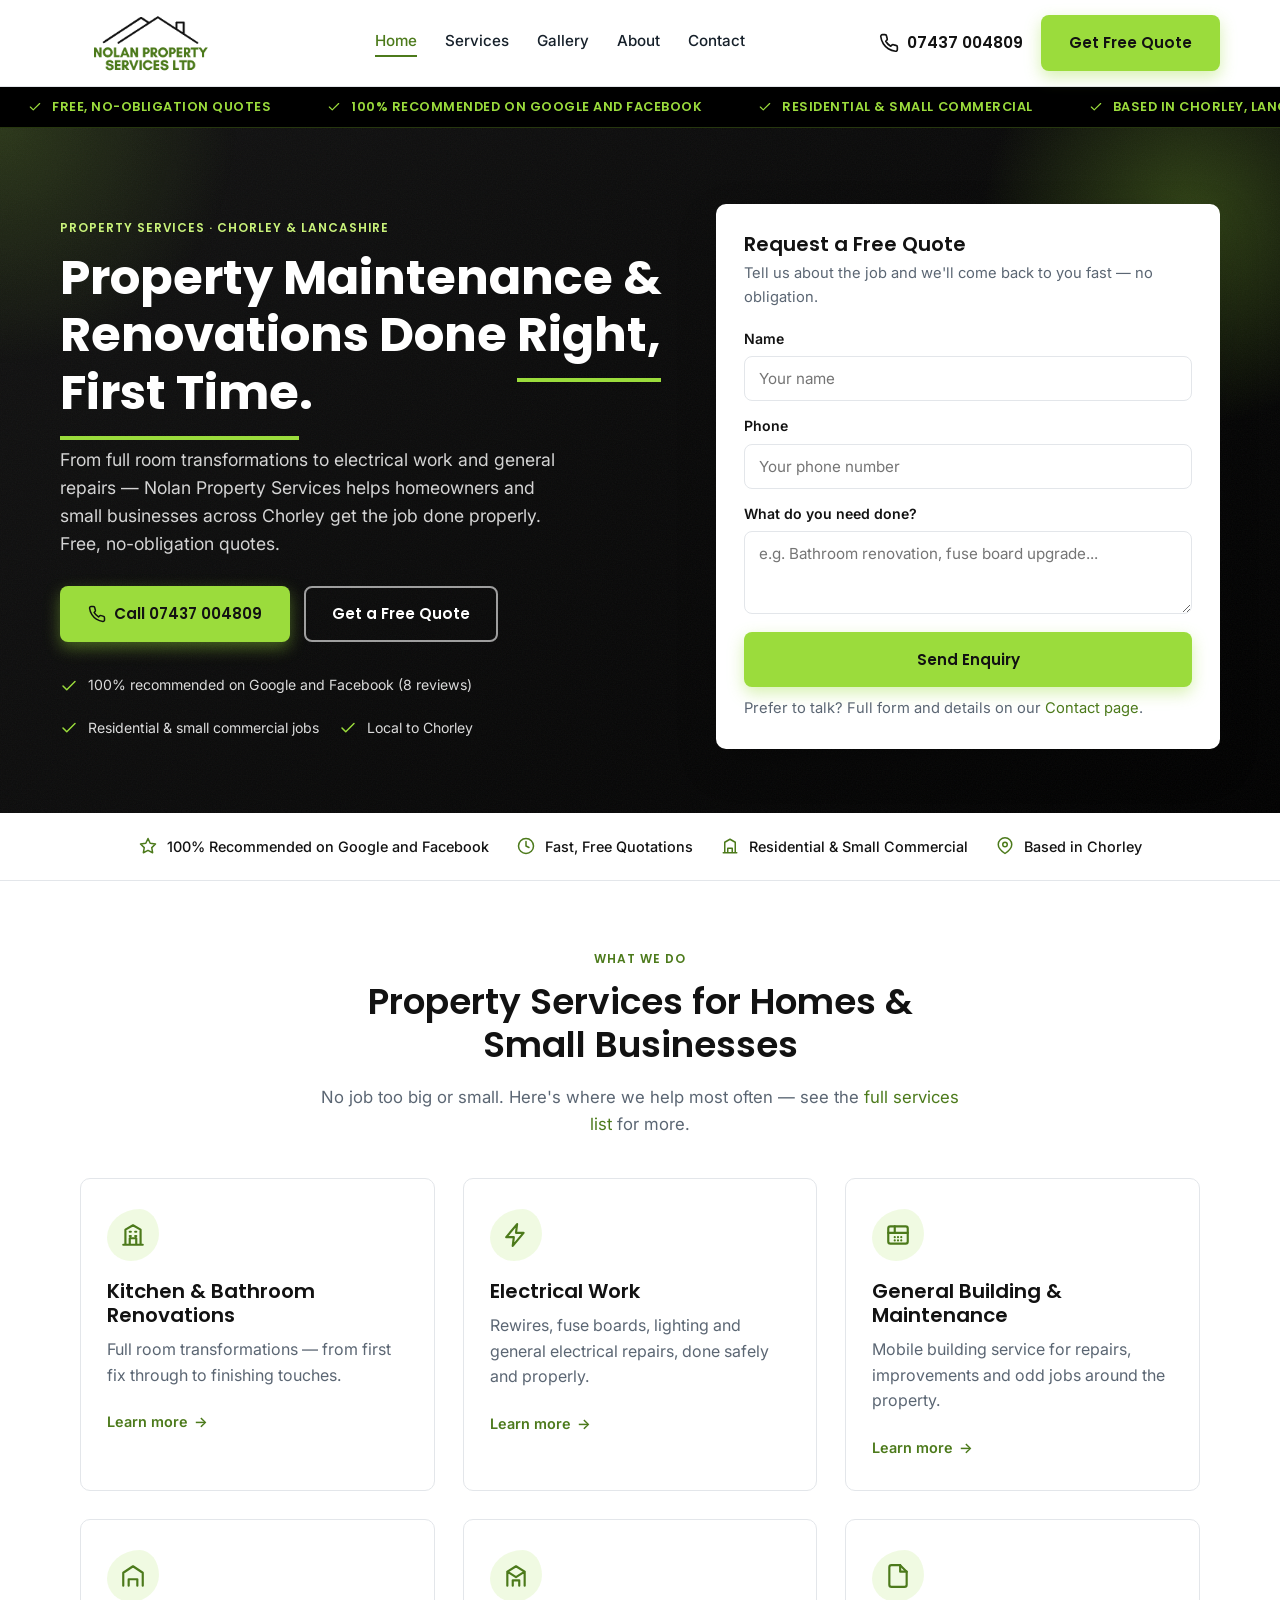
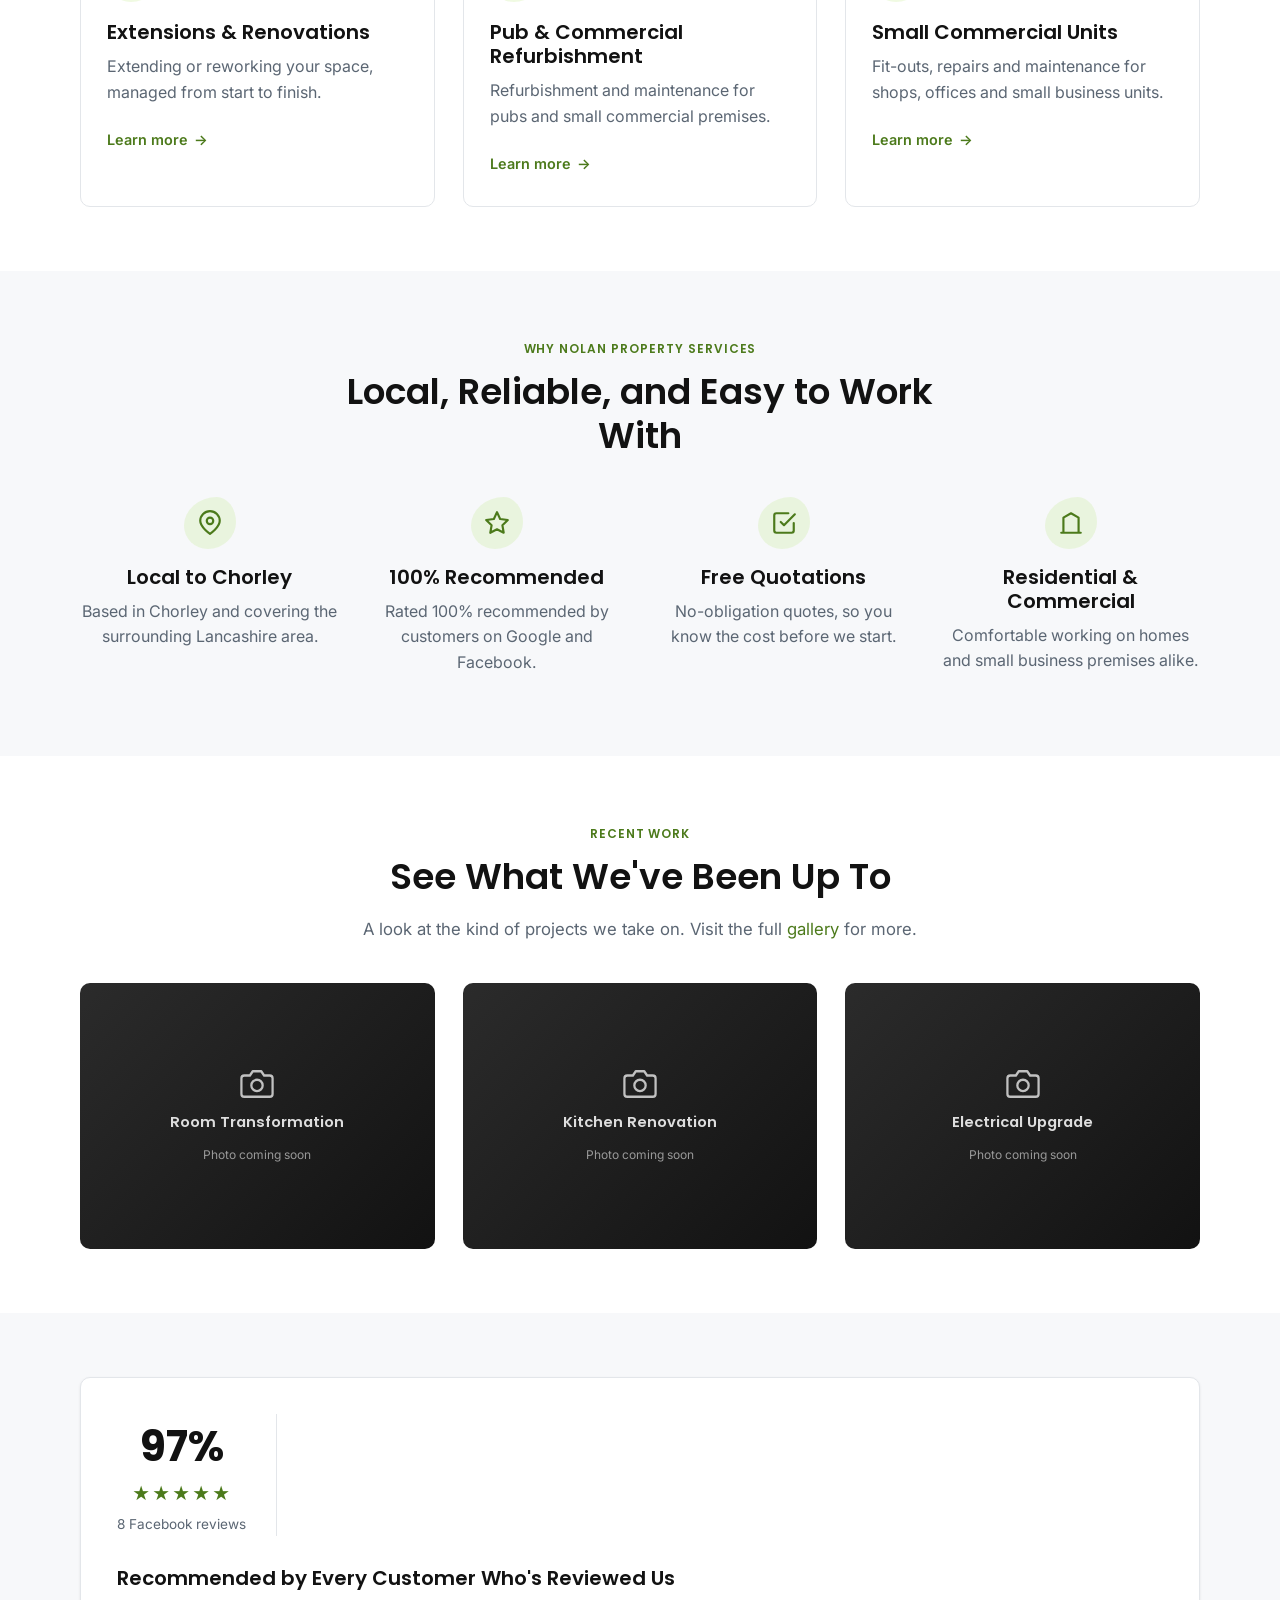
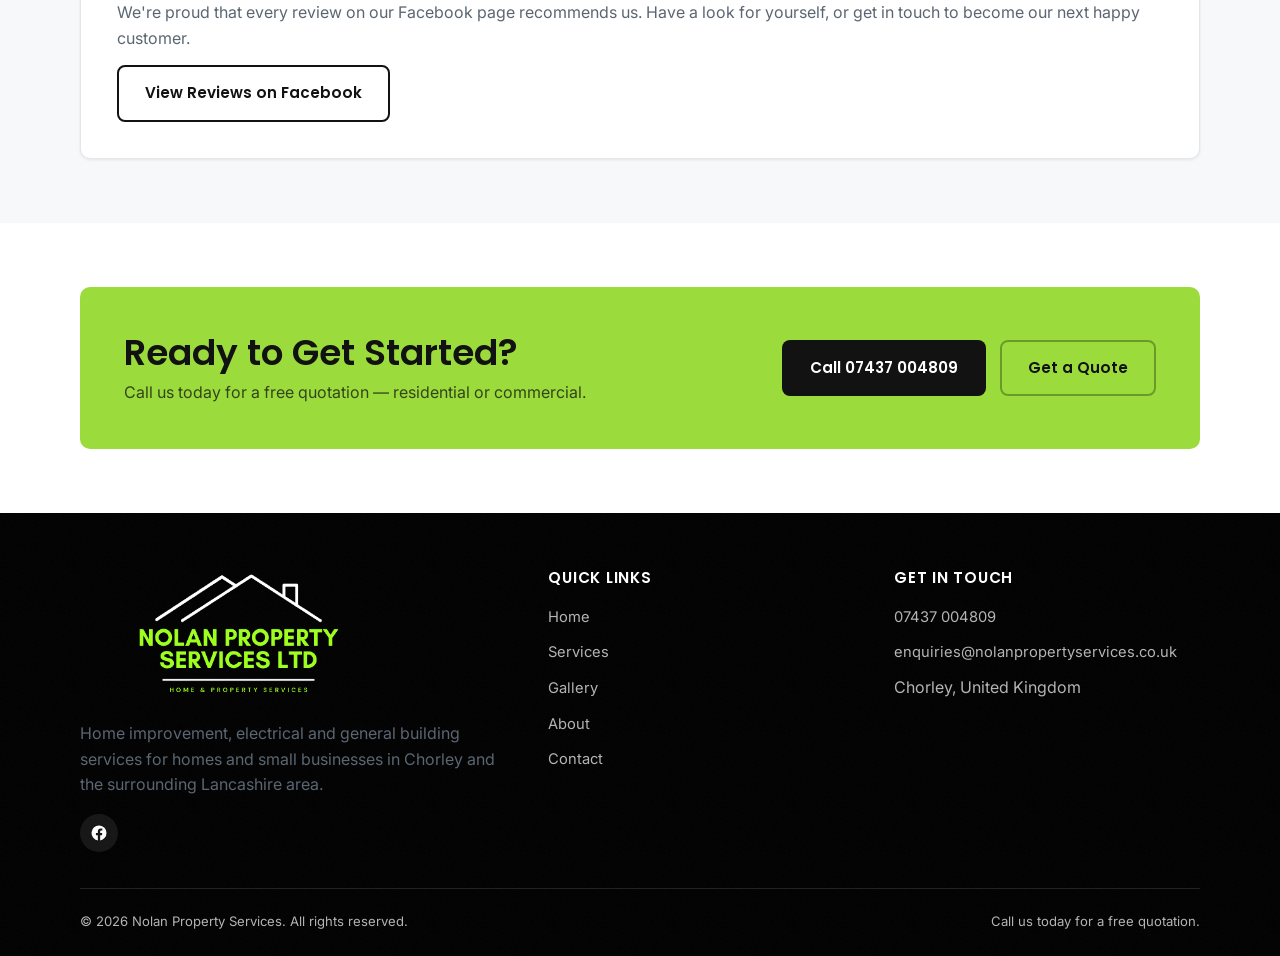
==== commit ede999f1: "Replace header/footer text lockup with real logo artwork Processed the client's actual logo (Logo.pn" ====
--- a/index.html
+++ b/index.html
@@ -39,12 +39,7 @@
 <header class="site-header">
   <div class="container header-inner">
     <a href="index.html" class="logo">
-      <svg class="logo-mark" viewBox="0 0 40 40" fill="none" xmlns="http://www.w3.org/2000/svg">
-        <rect width="40" height="40" rx="8" fill="#101010"/>
-        <path d="M20 9L31 17.5V31C31 31.5523 30.5523 32 30 32H10C9.44772 32 9 31.5523 9 31V17.5L20 9Z" stroke="#9BDC3C" stroke-width="2" stroke-linejoin="round"/>
-        <path d="M17 32V22H23V32" stroke="#9BDC3C" stroke-width="2" stroke-linejoin="round"/>
-      </svg>
-      <span class="logo-text">Nolan Property<br>Services<small>Chorley, Lancashire</small></span>
+      <img class="logo-mark" src="images/logo-header.png" alt="Nolan Property Services">
     </a>
 
     <nav class="main-nav">
@@ -350,12 +345,7 @@
     <div class="footer-grid">
       <div>
         <a href="index.html" class="footer-logo">
-          <svg width="34" height="34" viewBox="0 0 40 40" fill="none" xmlns="http://www.w3.org/2000/svg">
-            <rect width="40" height="40" rx="8" fill="#9BDC3C"/>
-            <path d="M20 9L31 17.5V31C31 31.5523 30.5523 32 30 32H10C9.44772 32 9 31.5523 9 31V17.5L20 9Z" stroke="#101010" stroke-width="2" stroke-linejoin="round"/>
-            <path d="M17 32V22H23V32" stroke="#101010" stroke-width="2" stroke-linejoin="round"/>
-          </svg>
-          Nolan Property Services
+          <img class="footer-logo-mark" src="images/logo-footer.png" alt="Nolan Property Services">
         </a>
         <p>Home improvement, electrical and general building services for homes and small businesses in Chorley and the surrounding Lancashire area.</p>
         <div class="social-icons">
--- a/css/style.css
+++ b/css/style.css
@@ -169,30 +169,15 @@
 .logo {
   display: flex;
   align-items: center;
-  gap: 10px;
-  font-family: var(--font-heading);
-  font-weight: 700;
-  font-size: 1.15rem;
-  color: var(--color-dark);
 }
 .logo:hover { text-decoration: none; }
 .logo-mark {
-  width: 40px;
-  height: 40px;
+  height: 58px;
+  width: auto;
   flex-shrink: 0;
   transition: transform 0.4s var(--ease-bounce);
 }
-.logo:hover .logo-mark { transform: rotate(-10deg) scale(1.08); }
-.logo-text { line-height: 1.1; }
-.logo-text small {
-  display: block;
-  font-family: var(--font-body);
-  font-weight: 500;
-  font-size: 0.68rem;
-  letter-spacing: 0.06em;
-  text-transform: uppercase;
-  color: var(--color-text-muted);
-}
+.logo:hover .logo-mark { transform: rotate(-6deg) scale(1.05); }
 
 .main-nav {
   display: flex;
@@ -573,16 +558,17 @@
   border-bottom: 1px solid rgba(255,255,255,0.12);
 }
 .footer-logo {
-  display: flex;
-  align-items: center;
-  gap: 10px;
-  color: var(--color-white);
-  font-family: var(--font-heading);
-  font-weight: 700;
-  font-size: 1.1rem;
+  display: inline-block;
   margin-bottom: 14px;
 }
 .footer-logo:hover { text-decoration: none; }
+.footer-logo-mark {
+  height: 130px;
+  width: auto;
+  display: block;
+  transition: transform 0.4s var(--ease-bounce);
+}
+.footer-logo:hover .footer-logo-mark { transform: rotate(-4deg) scale(1.04); }
 .site-footer h4 {
   color: var(--color-white);
   font-size: 0.95rem;
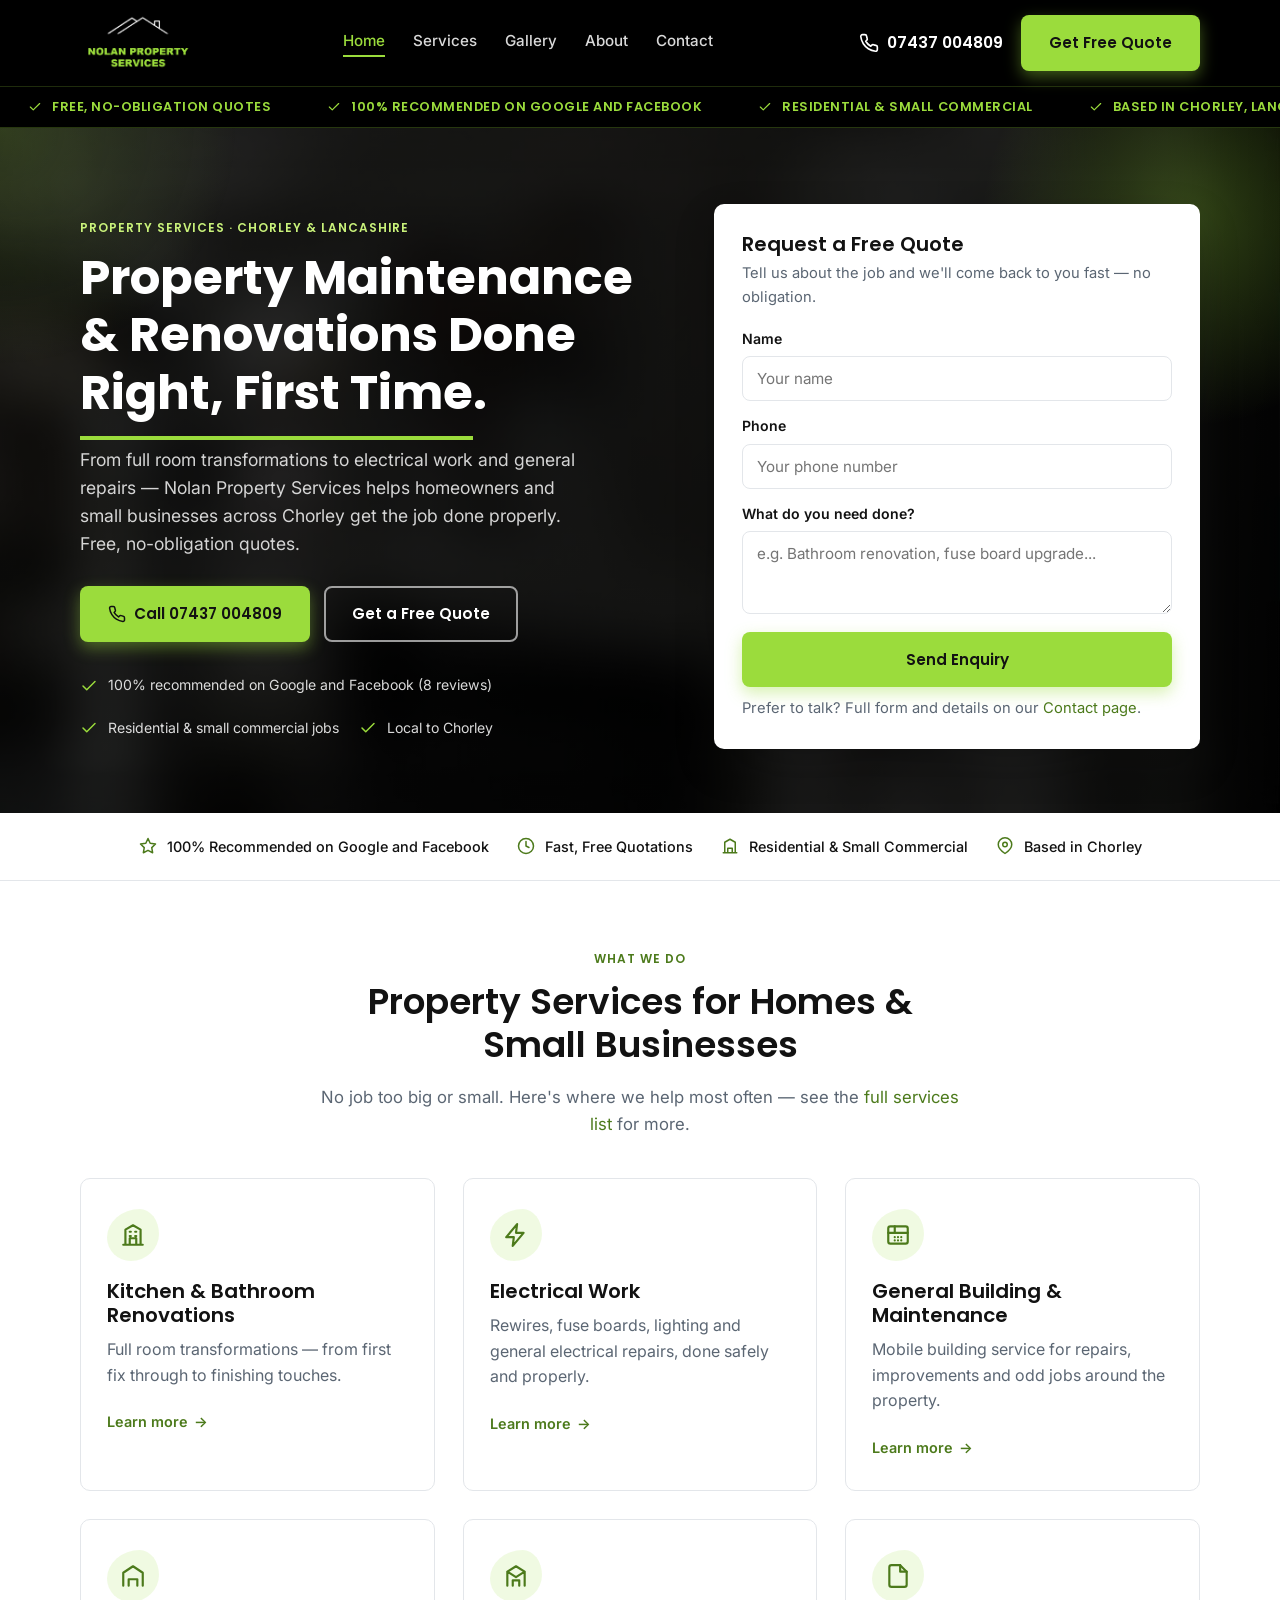
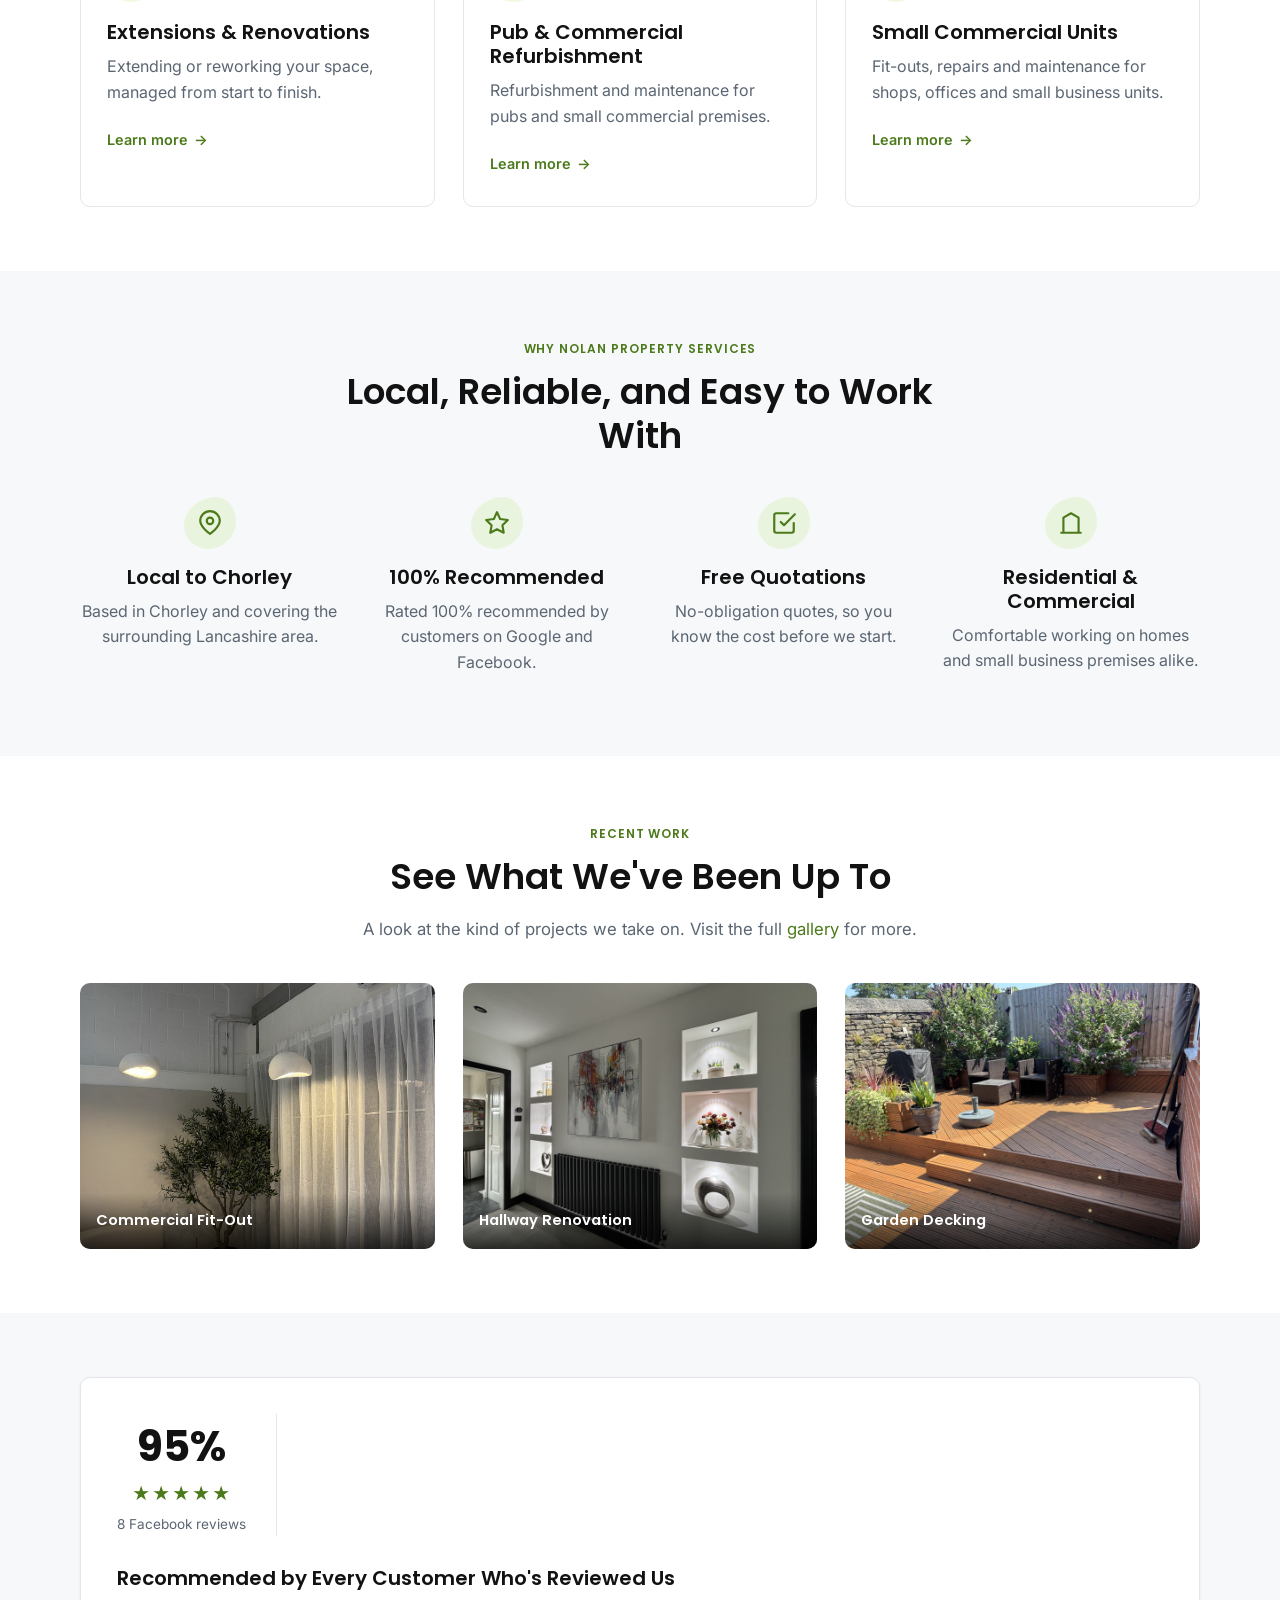
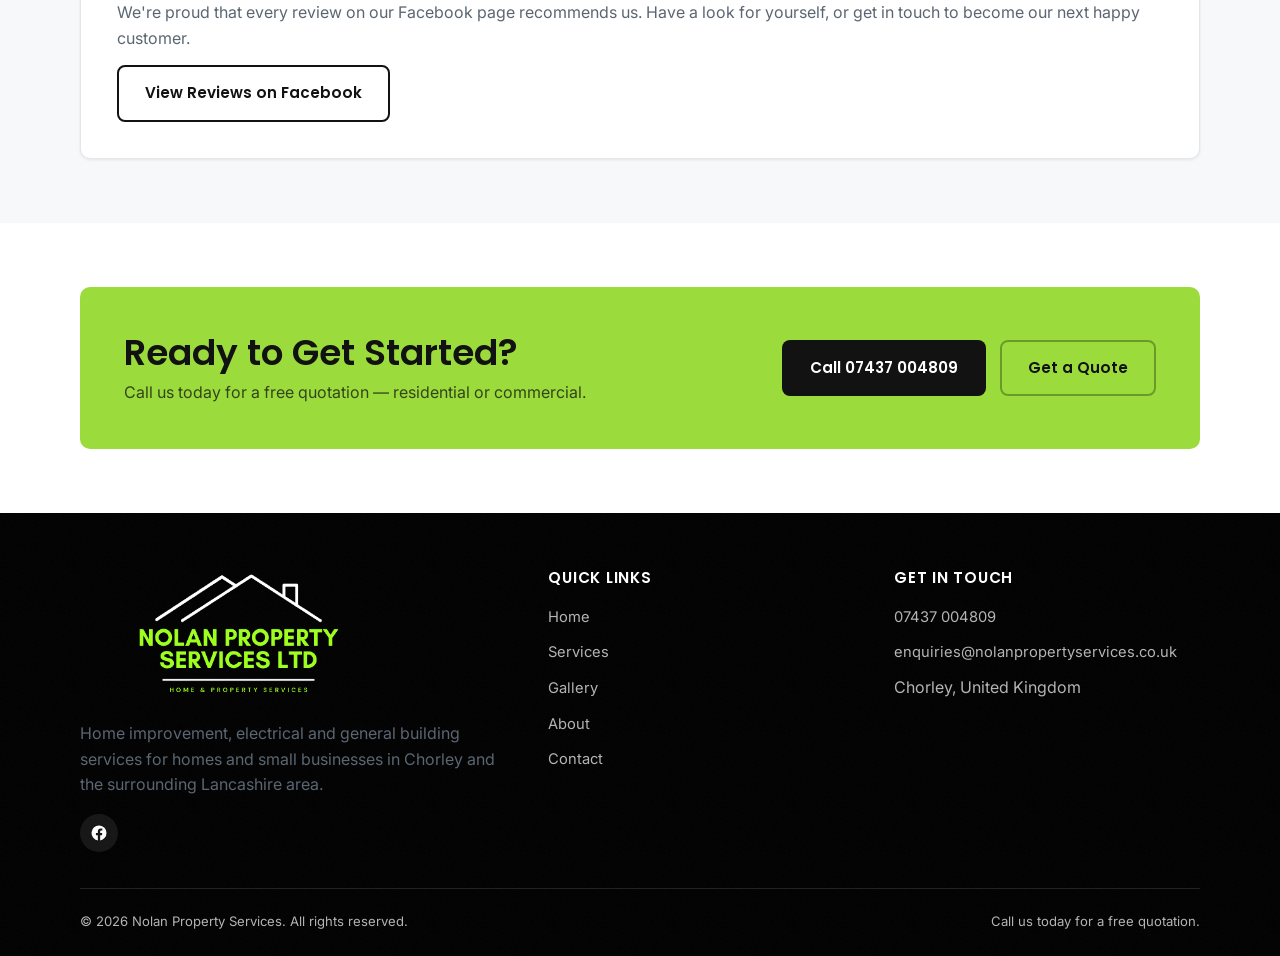
==== commit 57b6841c: "Major redesign: real photos, black header, hero carousel, LTD removed from logo - Redrew logo withou" ====
--- a/index.html
+++ b/index.html
@@ -112,7 +112,7 @@
     <div class="hero-panel">
       <h3>Request a Free Quote</h3>
       <p>Tell us about the job and we'll come back to you fast — no obligation.</p>
-      <form action="https://formspree.io/f/YOUR_FORM_ID" method="POST">
+      <form action="https://formspree.io/f/mgogppwa" method="POST">
         <div class="form-field" style="margin-bottom:14px;">
           <label for="hero-name">Name</label>
           <input type="text" id="hero-name" name="name" placeholder="Your name" required>
@@ -262,19 +262,16 @@
     </div>
     <div class="grid grid-3">
       <div class="photo-tile">
-        <svg viewBox="0 0 24 24" fill="none" stroke="currentColor" stroke-width="1.6" stroke-linecap="round" stroke-linejoin="round"><path d="M23 19a2 2 0 0 1-2 2H3a2 2 0 0 1-2-2V8a2 2 0 0 1 2-2h4l2-3h6l2 3h4a2 2 0 0 1 2 2z"/><circle cx="12" cy="13" r="4"/></svg>
-        <span>Room Transformation</span>
-        <small>Photo coming soon</small>
+        <img src="images/gallery/work-15.jpg" alt="Commercial salon fit-out, small business unit" loading="lazy">
+        <div class="photo-tile-caption">Commercial Fit-Out</div>
       </div>
       <div class="photo-tile">
-        <svg viewBox="0 0 24 24" fill="none" stroke="currentColor" stroke-width="1.6" stroke-linecap="round" stroke-linejoin="round"><path d="M23 19a2 2 0 0 1-2 2H3a2 2 0 0 1-2-2V8a2 2 0 0 1 2-2h4l2-3h6l2 3h4a2 2 0 0 1 2 2z"/><circle cx="12" cy="13" r="4"/></svg>
-        <span>Kitchen Renovation</span>
-        <small>Photo coming soon</small>
+        <img src="images/gallery/work-02.jpg" alt="Hallway renovation with feature lighting, Chorley" loading="lazy">
+        <div class="photo-tile-caption">Hallway Renovation</div>
       </div>
       <div class="photo-tile">
-        <svg viewBox="0 0 24 24" fill="none" stroke="currentColor" stroke-width="1.6" stroke-linecap="round" stroke-linejoin="round"><path d="M23 19a2 2 0 0 1-2 2H3a2 2 0 0 1-2-2V8a2 2 0 0 1 2-2h4l2-3h6l2 3h4a2 2 0 0 1 2 2z"/><circle cx="12" cy="13" r="4"/></svg>
-        <span>Electrical Upgrade</span>
-        <small>Photo coming soon</small>
+        <img src="images/gallery/work-18.jpg" alt="Garden decking installation, Chorley" loading="lazy">
+        <div class="photo-tile-caption">Garden Decking</div>
       </div>
     </div>
   </div>
--- a/css/style.css
+++ b/css/style.css
@@ -154,15 +154,16 @@
   position: sticky;
   top: 0;
   z-index: 500;
-  background: var(--color-white);
-  border-bottom: 1px solid var(--color-border);
+  background: var(--color-dark-deep);
+  border-bottom: 1px solid rgba(155, 220, 60, 0.2);
 }
 
 .header-inner {
   display: flex;
   align-items: center;
   justify-content: space-between;
-  padding: 14px 0;
+  padding-top: 14px;
+  padding-bottom: 14px;
   gap: 16px;
 }
 
@@ -186,7 +187,7 @@
 }
 .main-nav a {
   position: relative;
-  color: var(--color-text);
+  color: rgba(255, 255, 255, 0.85);
   font-weight: 500;
   font-size: 0.95rem;
   padding-bottom: 4px;
@@ -198,12 +199,12 @@
   right: 50%;
   bottom: 0;
   height: 2px;
-  background: var(--color-lime-text);
+  background: var(--color-lime);
   transition: left 0.25s var(--ease-bounce), right 0.25s var(--ease-bounce);
 }
-.main-nav a:hover { color: var(--color-lime-text); text-decoration: none; }
+.main-nav a:hover { color: var(--color-lime); text-decoration: none; }
 .main-nav a:hover::after, .main-nav a.active::after { left: 0; right: 0; }
-.main-nav a.active { color: var(--color-lime-text); }
+.main-nav a.active { color: var(--color-lime); }
 
 .header-cta {
   display: flex;
@@ -217,11 +218,11 @@
   gap: 8px;
   font-family: var(--font-heading);
   font-weight: 600;
-  color: var(--color-dark);
+  color: var(--color-white);
   font-size: 0.98rem;
 }
 .header-phone svg { flex-shrink: 0; }
-.header-phone:hover { color: var(--color-lime-text); text-decoration: none; }
+.header-phone:hover { color: var(--color-lime); text-decoration: none; }
 
 .nav-toggle {
   display: none;
@@ -230,22 +231,34 @@
   cursor: pointer;
   padding: 6px;
 }
-.nav-toggle svg { width: 26px; height: 26px; color: var(--color-dark); }
+.nav-toggle svg { width: 26px; height: 26px; color: var(--color-white); }
 
 /* ---------- Hero ---------- */
 .hero {
-  background: linear-gradient(135deg, var(--color-dark) 0%, var(--color-dark-deep) 100%);
+  background: var(--color-dark-deep);
   color: var(--color-white);
   position: relative;
   overflow: hidden;
 }
-.hero::before {
-  content: "";
+.hero-bg-slides {
   position: absolute;
   inset: 0;
-  background-image: url("data:image/svg+xml,%3Csvg xmlns='http://www.w3.org/2000/svg' width='120' height='120'%3E%3Cfilter id='n'%3E%3CfeTurbulence type='fractalNoise' baseFrequency='0.8' numOctaves='3' stitchTiles='stitch'/%3E%3C/filter%3E%3Crect width='100%25' height='100%25' filter='url(%23n)'/%3E%3C/svg%3E");
-  opacity: 0.05;
-  pointer-events: none;
+  z-index: 0;
+}
+.hero-bg-slide {
+  position: absolute;
+  inset: 0;
+  background-size: cover;
+  background-position: center;
+  opacity: 0;
+  transition: opacity 1.8s ease;
+}
+.hero-bg-slide.active { opacity: 1; }
+.hero-bg-overlay {
+  position: absolute;
+  inset: 0;
+  z-index: 1;
+  background: linear-gradient(135deg, rgba(0,0,0,0.82) 0%, rgba(0,0,0,0.9) 100%);
 }
 .hero::after {
   content: "";
@@ -254,12 +267,18 @@
   top: -120px;
   width: 420px;
   height: 420px;
+  z-index: 1;
   background: radial-gradient(circle, rgba(155,220,60,0.28) 0%, rgba(155,220,60,0) 70%);
+}
+.hero > .container {
+  position: relative;
+  z-index: 3;
 }
 .hero-inner {
   position: relative;
-  z-index: 2;
-  padding: 76px 0 64px;
+  z-index: 3;
+  padding-top: 76px;
+  padding-bottom: 64px;
   display: grid;
   grid-template-columns: 1.1fr 0.9fr;
   gap: 40px;
@@ -267,7 +286,7 @@
 }
 .hero-glow {
   position: absolute;
-  z-index: 1;
+  z-index: 2;
   top: 0;
   left: 0;
   width: 480px;
@@ -400,21 +419,29 @@
 .photo-tile {
   aspect-ratio: 4 / 3;
   border-radius: var(--radius);
-  background: linear-gradient(135deg, var(--color-dark-light) 0%, var(--color-dark) 100%);
-  color: rgba(255,255,255,0.85);
-  display: flex;
-  flex-direction: column;
-  align-items: center;
-  justify-content: center;
-  gap: 10px;
-  text-align: center;
-  padding: 20px;
+  background: var(--color-dark);
   position: relative;
   overflow: hidden;
 }
-.photo-tile svg { width: 34px; height: 34px; opacity: 0.85; }
-.photo-tile span { font-family: var(--font-heading); font-weight: 600; font-size: 0.92rem; }
-.photo-tile small { font-size: 0.75rem; color: rgba(255,255,255,0.55); }
+.photo-tile img {
+  width: 100%;
+  height: 100%;
+  object-fit: cover;
+  transition: transform 0.5s ease;
+}
+.photo-tile:hover img { transform: scale(1.07); }
+.photo-tile-caption {
+  position: absolute;
+  left: 0;
+  right: 0;
+  bottom: 0;
+  padding: 16px;
+  background: linear-gradient(to top, rgba(0,0,0,0.75) 0%, rgba(0,0,0,0) 100%);
+  color: var(--color-white);
+  font-family: var(--font-heading);
+  font-weight: 600;
+  font-size: 0.92rem;
+}
 
 .notice-box {
   display: flex;
@@ -490,6 +517,24 @@
   background: var(--color-white);
   color: var(--color-text);
 }
+.form-field input[type="file"] {
+  padding: 10px 14px;
+  cursor: pointer;
+}
+.form-field input[type="file"]::file-selector-button {
+  font-family: var(--font-heading);
+  font-weight: 600;
+  font-size: 0.85rem;
+  padding: 8px 16px;
+  margin-right: 12px;
+  border: none;
+  border-radius: 6px;
+  background: var(--color-lime);
+  color: var(--color-dark);
+  cursor: pointer;
+  transition: background 0.2s ease;
+}
+.form-field input[type="file"]::file-selector-button:hover { background: var(--color-lime-dark); }
 .form-field input:focus,
 .form-field select:focus,
 .form-field textarea:focus {
@@ -647,12 +692,12 @@
     top: 100%;
     left: 0;
     right: 0;
-    background: var(--color-white);
+    background: var(--color-dark-deep);
     padding: 0 20px;
     max-height: 0;
     opacity: 0;
     overflow: hidden;
-    border-bottom: 1px solid var(--color-border);
+    border-bottom: 1px solid rgba(155, 220, 60, 0.2);
     box-shadow: var(--shadow-md);
     gap: 16px;
     transition: max-height 0.35s ease, opacity 0.25s ease, padding 0.35s ease;
@@ -686,38 +731,6 @@
   .hero-inner { padding-top: 36px; padding-bottom: 40px; }
 }
 
-/* ---------- Marquee ticker ---------- */
-.marquee {
-  background: var(--color-dark-deep);
-  overflow: hidden;
-  white-space: nowrap;
-  border-bottom: 1px solid rgba(155,220,60,0.25);
-}
-.marquee-track {
-  display: inline-flex;
-  align-items: center;
-  animation: marqueeScroll 26s linear infinite;
-}
-.marquee:hover .marquee-track { animation-play-state: paused; }
-.marquee-item {
-  display: inline-flex;
-  align-items: center;
-  gap: 10px;
-  padding: 10px 28px;
-  font-family: var(--font-heading);
-  font-weight: 600;
-  font-size: 0.8rem;
-  letter-spacing: 0.04em;
-  text-transform: uppercase;
-  color: var(--color-lime);
-  white-space: nowrap;
-}
-.marquee-item svg { width: 14px; height: 14px; flex-shrink: 0; }
-@keyframes marqueeScroll {
-  from { transform: translateX(0); }
-  to { transform: translateX(-50%); }
-}
-
 /* ---------- Marker highlight (headline underline) ---------- */
 .marker-highlight {
   padding-bottom: 14px;
@@ -746,6 +759,42 @@
 ::-webkit-scrollbar-track { background: var(--color-bg); }
 ::-webkit-scrollbar-thumb { background: var(--color-lime-dark); border-radius: 8px; border: 3px solid var(--color-bg); }
 ::-webkit-scrollbar-thumb:hover { background: var(--color-lime-text); }
+
+/* ---------- Marquee ticker (desktop only) ---------- */
+.marquee {
+  display: none;
+  background: var(--color-dark-deep);
+  overflow: hidden;
+  white-space: nowrap;
+  border-bottom: 1px solid rgba(155,220,60,0.25);
+}
+.marquee-track {
+  display: inline-flex;
+  align-items: center;
+  animation: marqueeScroll 52s linear infinite;
+}
+.marquee:hover .marquee-track { animation-play-state: paused; }
+.marquee-item {
+  display: inline-flex;
+  align-items: center;
+  gap: 10px;
+  padding: 10px 28px;
+  font-family: var(--font-heading);
+  font-weight: 600;
+  font-size: 0.8rem;
+  letter-spacing: 0.04em;
+  text-transform: uppercase;
+  color: var(--color-lime);
+  white-space: nowrap;
+}
+.marquee-item svg { width: 14px; height: 14px; flex-shrink: 0; }
+@keyframes marqueeScroll {
+  from { transform: translateX(0); }
+  to { transform: translateX(-50%); }
+}
+@media (min-width: 781px) {
+  .marquee { display: block; }
+}
 
 /* ---------- Google reviews carousel ---------- */
 .reviews-live {
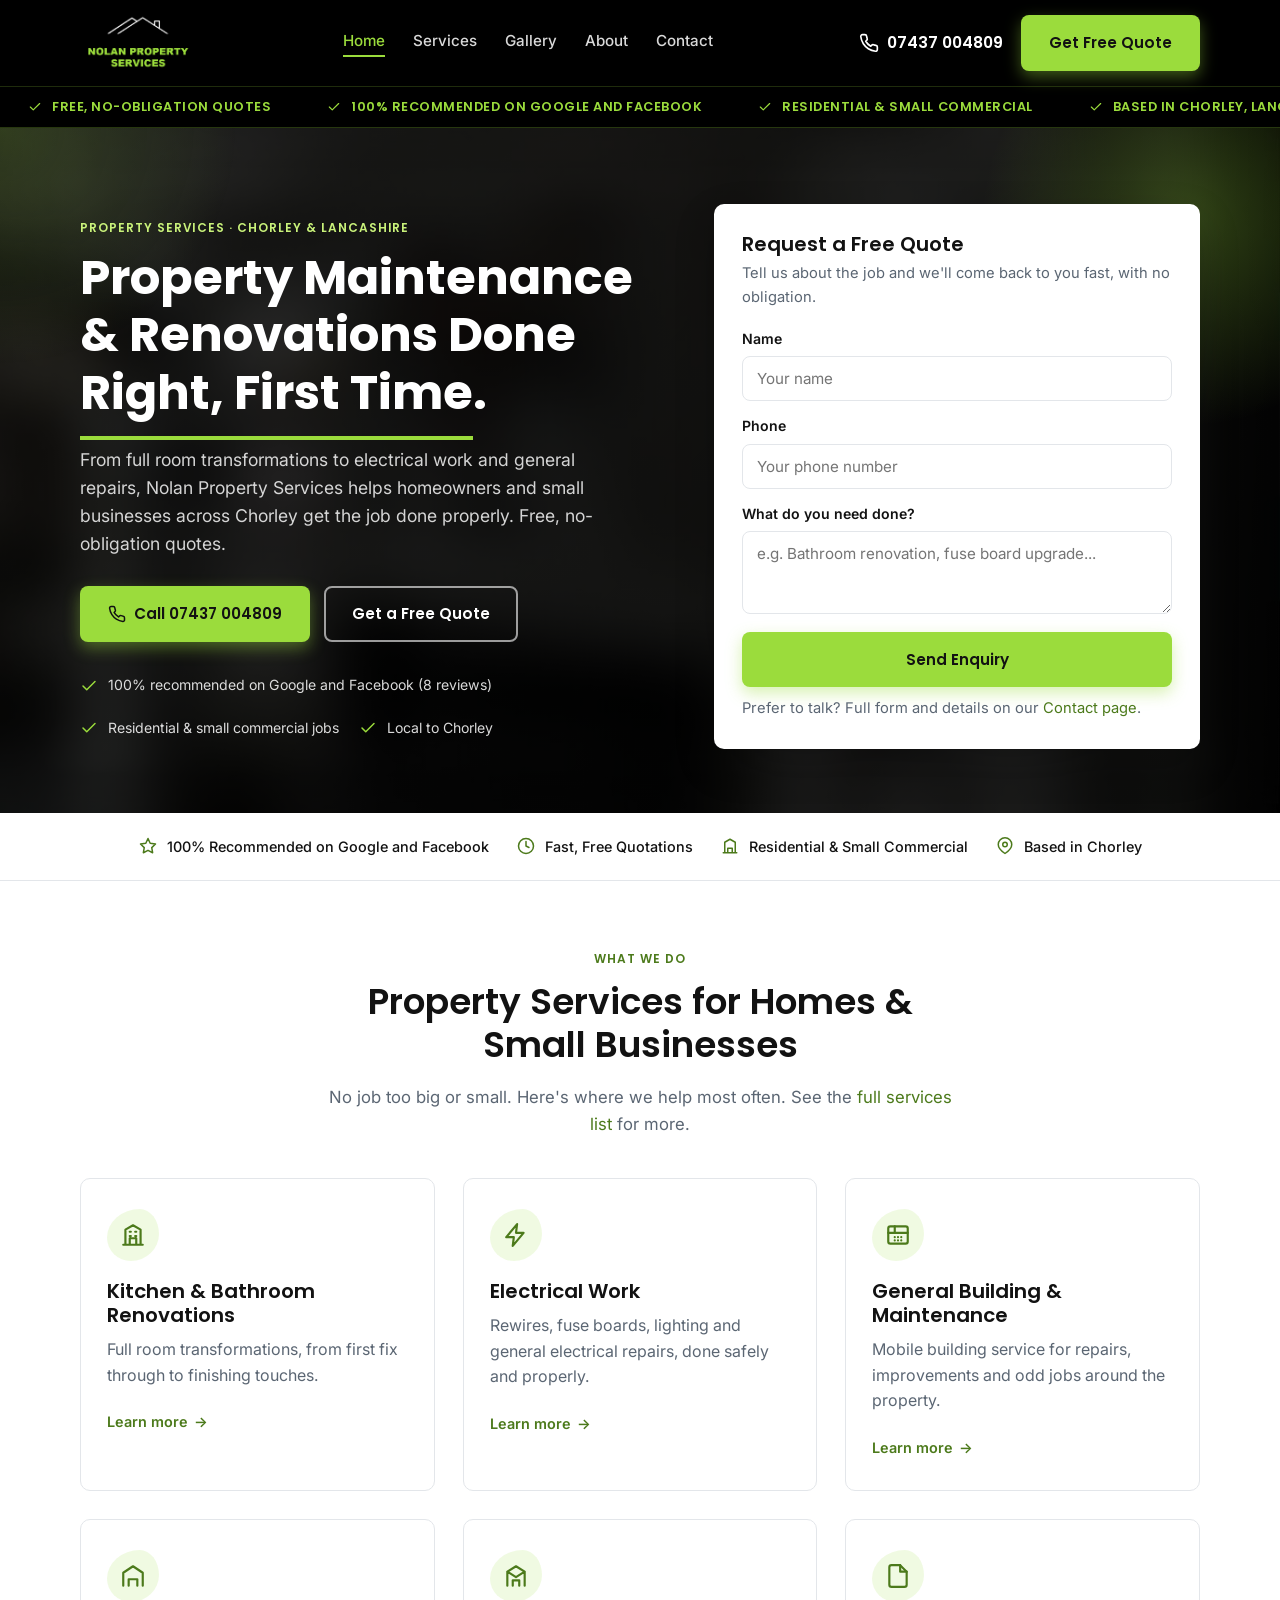
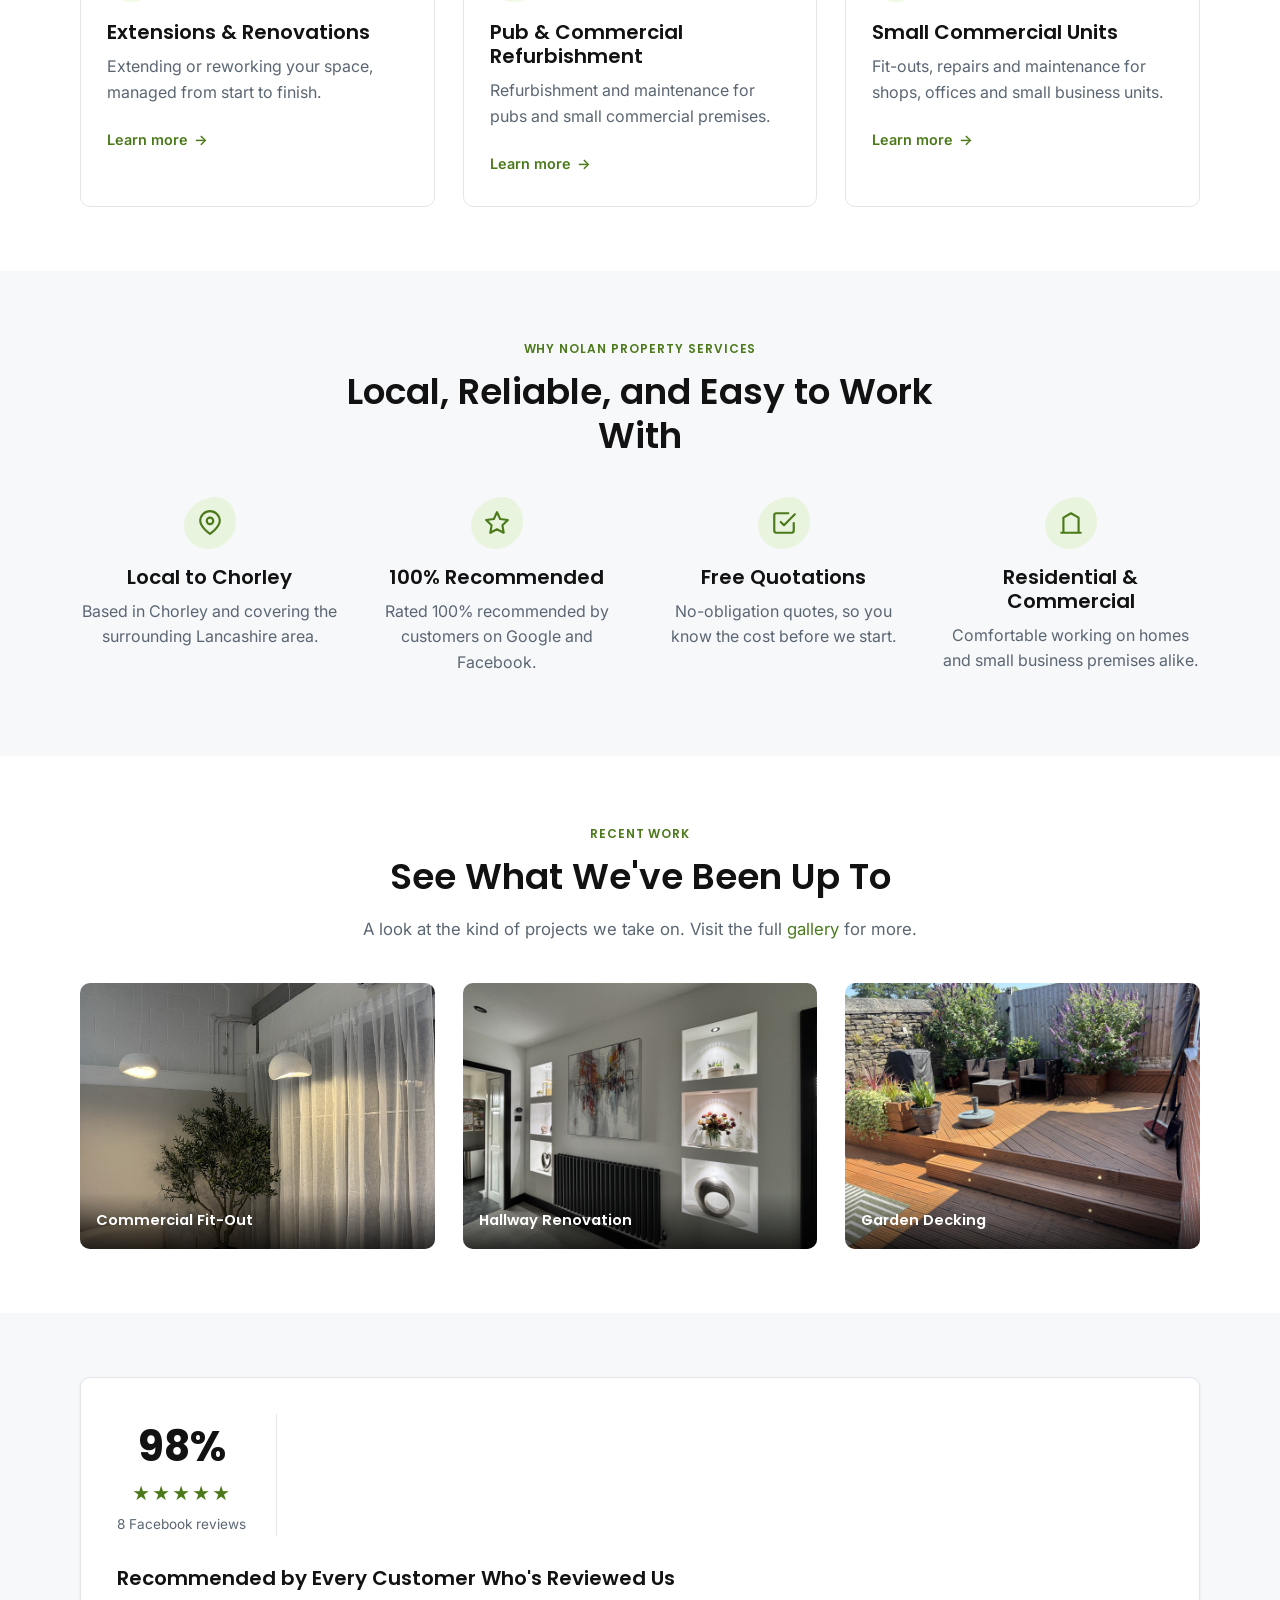
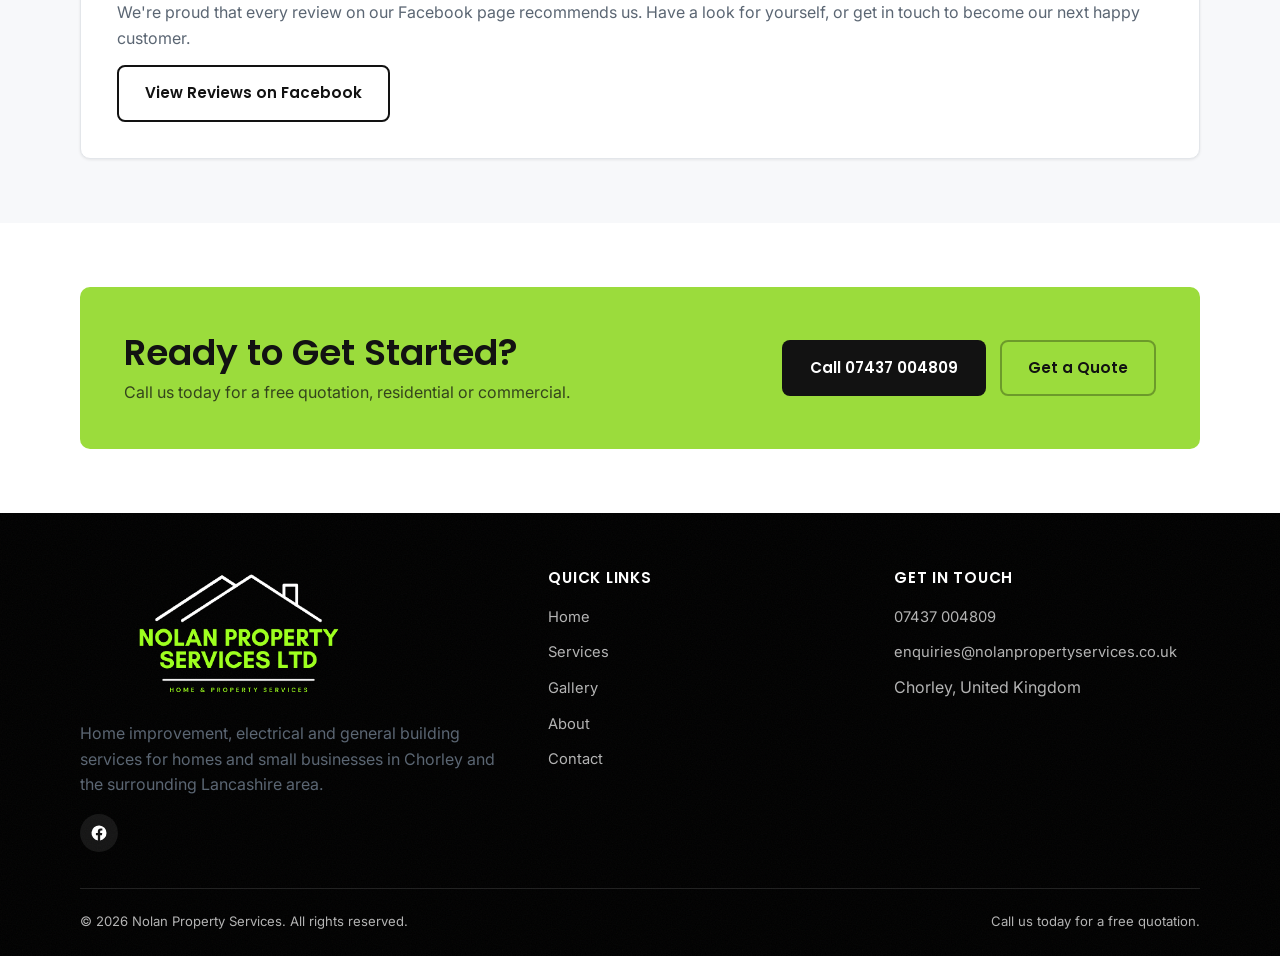
==== commit 4c265ca9: "Replace em dashes with natural punctuation across site copy Rewrote all " - " / em-dash construction" ====
--- a/index.html
+++ b/index.html
@@ -4,7 +4,7 @@
 <meta charset="UTF-8">
 <meta name="viewport" content="width=device-width, initial-scale=1.0">
 <title>Nolan Property Services | Property Maintenance &amp; Renovations in Chorley</title>
-<meta name="description" content="Nolan Property Services — home improvement, electrical work, extensions and general building services in Chorley. Free quotes for residential and small commercial jobs. Call 07437 004809.">
+<meta name="description" content="Nolan Property Services: home improvement, electrical work, extensions and general building services in Chorley. Free quotes for residential and small commercial jobs. Call 07437 004809.">
 <link rel="icon" href="images/favicon.svg" type="image/svg+xml">
 <link rel="preconnect" href="https://fonts.googleapis.com">
 <link rel="preconnect" href="https://fonts.gstatic.com" crossorigin>
@@ -83,7 +83,7 @@
     <div>
       <span class="eyebrow" style="color:#C9F27A;">Property Services · Chorley &amp; Lancashire</span>
       <h1>Property Maintenance &amp; Renovations Done <span class="marker-highlight">Right, First Time</span>.</h1>
-      <p class="hero-lead">From full room transformations to electrical work and general repairs — Nolan Property Services helps homeowners and small businesses across Chorley get the job done properly. Free, no-obligation quotes.</p>
+      <p class="hero-lead">From full room transformations to electrical work and general repairs, Nolan Property Services helps homeowners and small businesses across Chorley get the job done properly. Free, no-obligation quotes.</p>
 
       <div class="btn-row" style="margin-top:28px;">
         <a href="tel:+447437004809" class="btn btn-primary">
@@ -111,7 +111,7 @@
 
     <div class="hero-panel">
       <h3>Request a Free Quote</h3>
-      <p>Tell us about the job and we'll come back to you fast — no obligation.</p>
+      <p>Tell us about the job and we'll come back to you fast, with no obligation.</p>
       <form action="https://formspree.io/f/mgogppwa" method="POST">
         <div class="form-field" style="margin-bottom:14px;">
           <label for="hero-name">Name</label>
@@ -158,7 +158,7 @@
     <div class="section-head">
       <span class="eyebrow">What We Do</span>
       <h2>Property Services for Homes &amp; Small Businesses</h2>
-      <p>No job too big or small. Here's where we help most often — see the <a href="services.html">full services list</a> for more.</p>
+      <p>No job too big or small. Here's where we help most often. See the <a href="services.html">full services list</a> for more.</p>
     </div>
 
     <div class="grid grid-3">
@@ -167,7 +167,7 @@
           <svg viewBox="0 0 24 24" fill="none" stroke="currentColor" stroke-width="2" stroke-linecap="round" stroke-linejoin="round"><path d="M3 21h18M5 21V7l7-4 7 4v14M9 21v-6h6v6M9 9h1M14 9h1M9 13h1M14 13h1"/></svg>
         </div>
         <h3>Kitchen &amp; Bathroom Renovations</h3>
-        <p>Full room transformations — from first fix through to finishing touches.</p>
+        <p>Full room transformations, from first fix through to finishing touches.</p>
         <a href="services.html#residential" class="card-link">Learn more <span class="arrow">→</span></a>
       </div>
       <div class="card">
@@ -327,7 +327,7 @@
     <div class="cta-banner">
       <div>
         <h2>Ready to Get Started?</h2>
-        <p>Call us today for a free quotation — residential or commercial.</p>
+        <p>Call us today for a free quotation, residential or commercial.</p>
       </div>
       <div class="btn-row">
         <a href="tel:+447437004809" class="btn btn-primary">Call 07437 004809</a>
--- a/css/style.css
+++ b/css/style.css
@@ -517,24 +517,6 @@
   background: var(--color-white);
   color: var(--color-text);
 }
-.form-field input[type="file"] {
-  padding: 10px 14px;
-  cursor: pointer;
-}
-.form-field input[type="file"]::file-selector-button {
-  font-family: var(--font-heading);
-  font-weight: 600;
-  font-size: 0.85rem;
-  padding: 8px 16px;
-  margin-right: 12px;
-  border: none;
-  border-radius: 6px;
-  background: var(--color-lime);
-  color: var(--color-dark);
-  cursor: pointer;
-  transition: background 0.2s ease;
-}
-.form-field input[type="file"]::file-selector-button:hover { background: var(--color-lime-dark); }
 .form-field input:focus,
 .form-field select:focus,
 .form-field textarea:focus {
@@ -685,6 +667,15 @@
 }
 
 @media (max-width: 780px) {
+  .trust-strip .container {
+    display: grid;
+    grid-template-columns: 1fr 1fr;
+    gap: 16px 12px;
+    justify-content: stretch;
+    text-align: left;
+  }
+  .trust-item { font-size: 0.82rem; }
+
   .main-nav {
     display: flex;
     flex-direction: column;
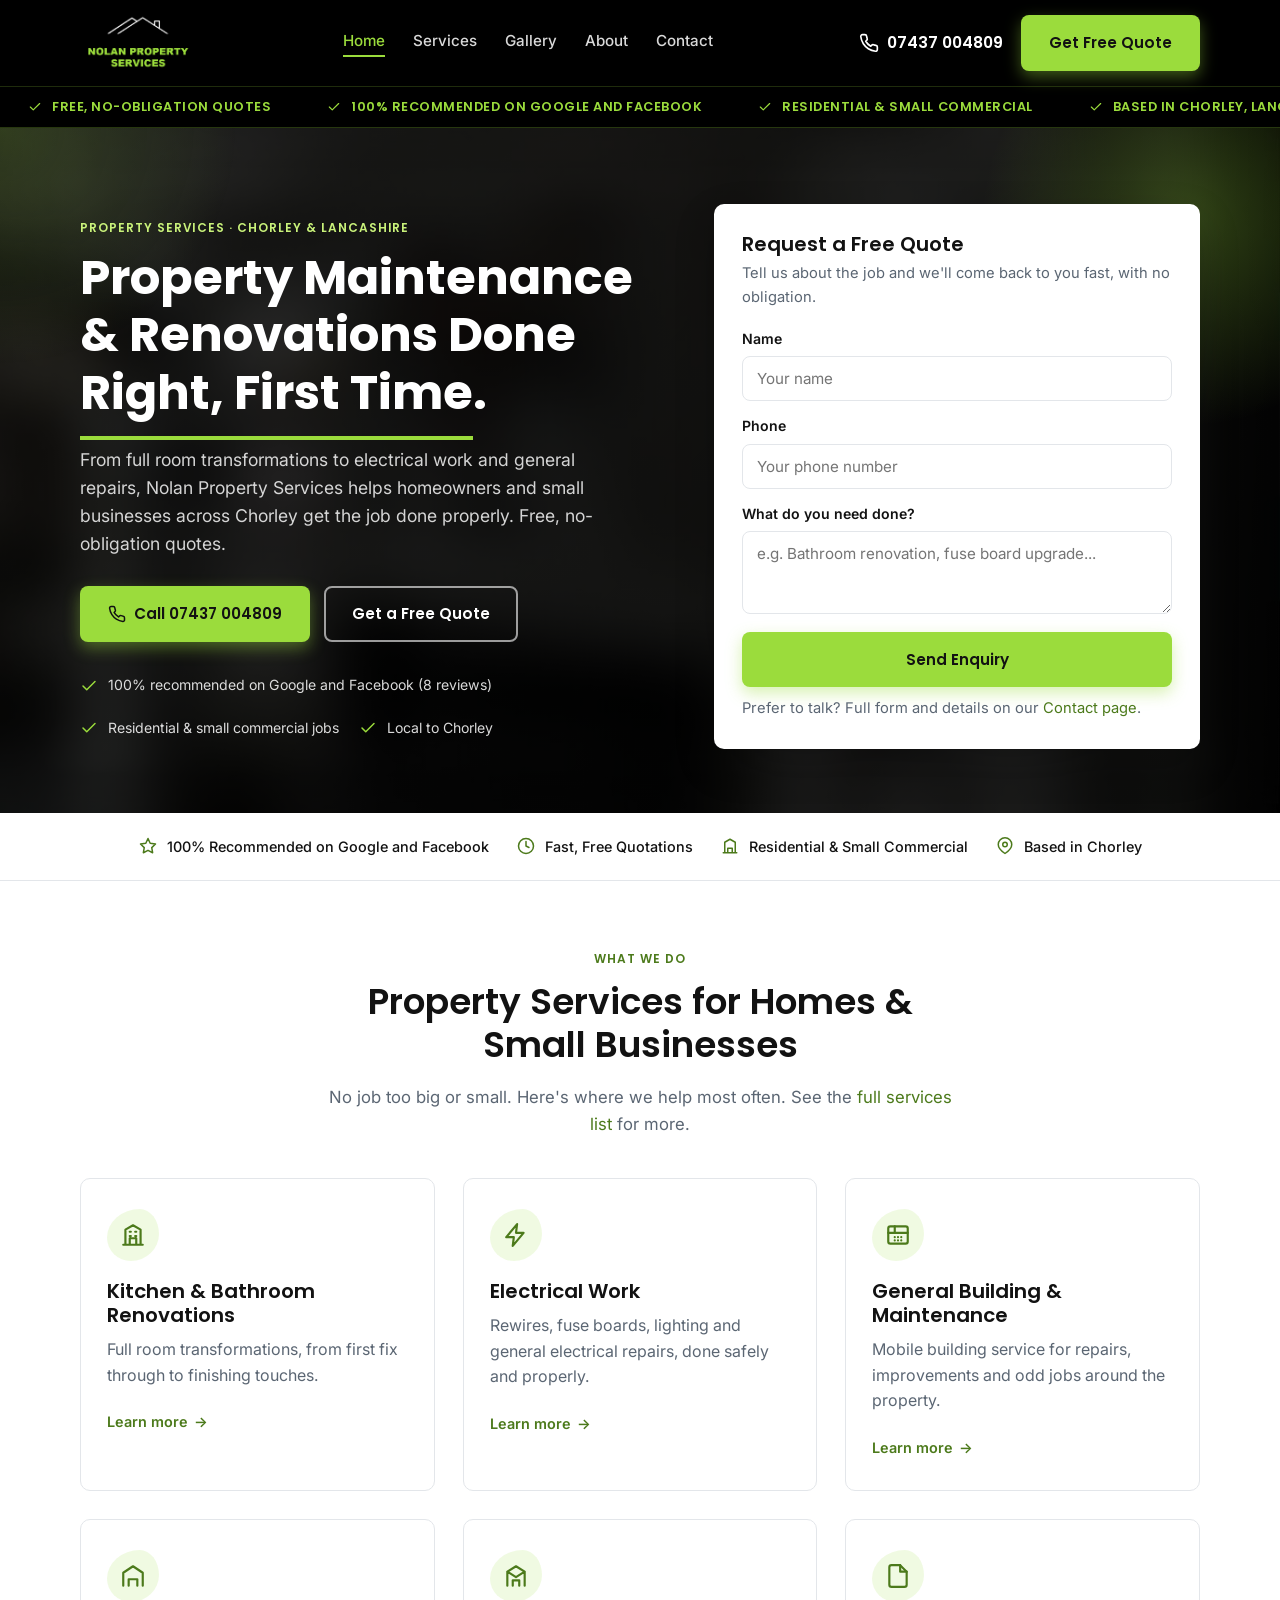
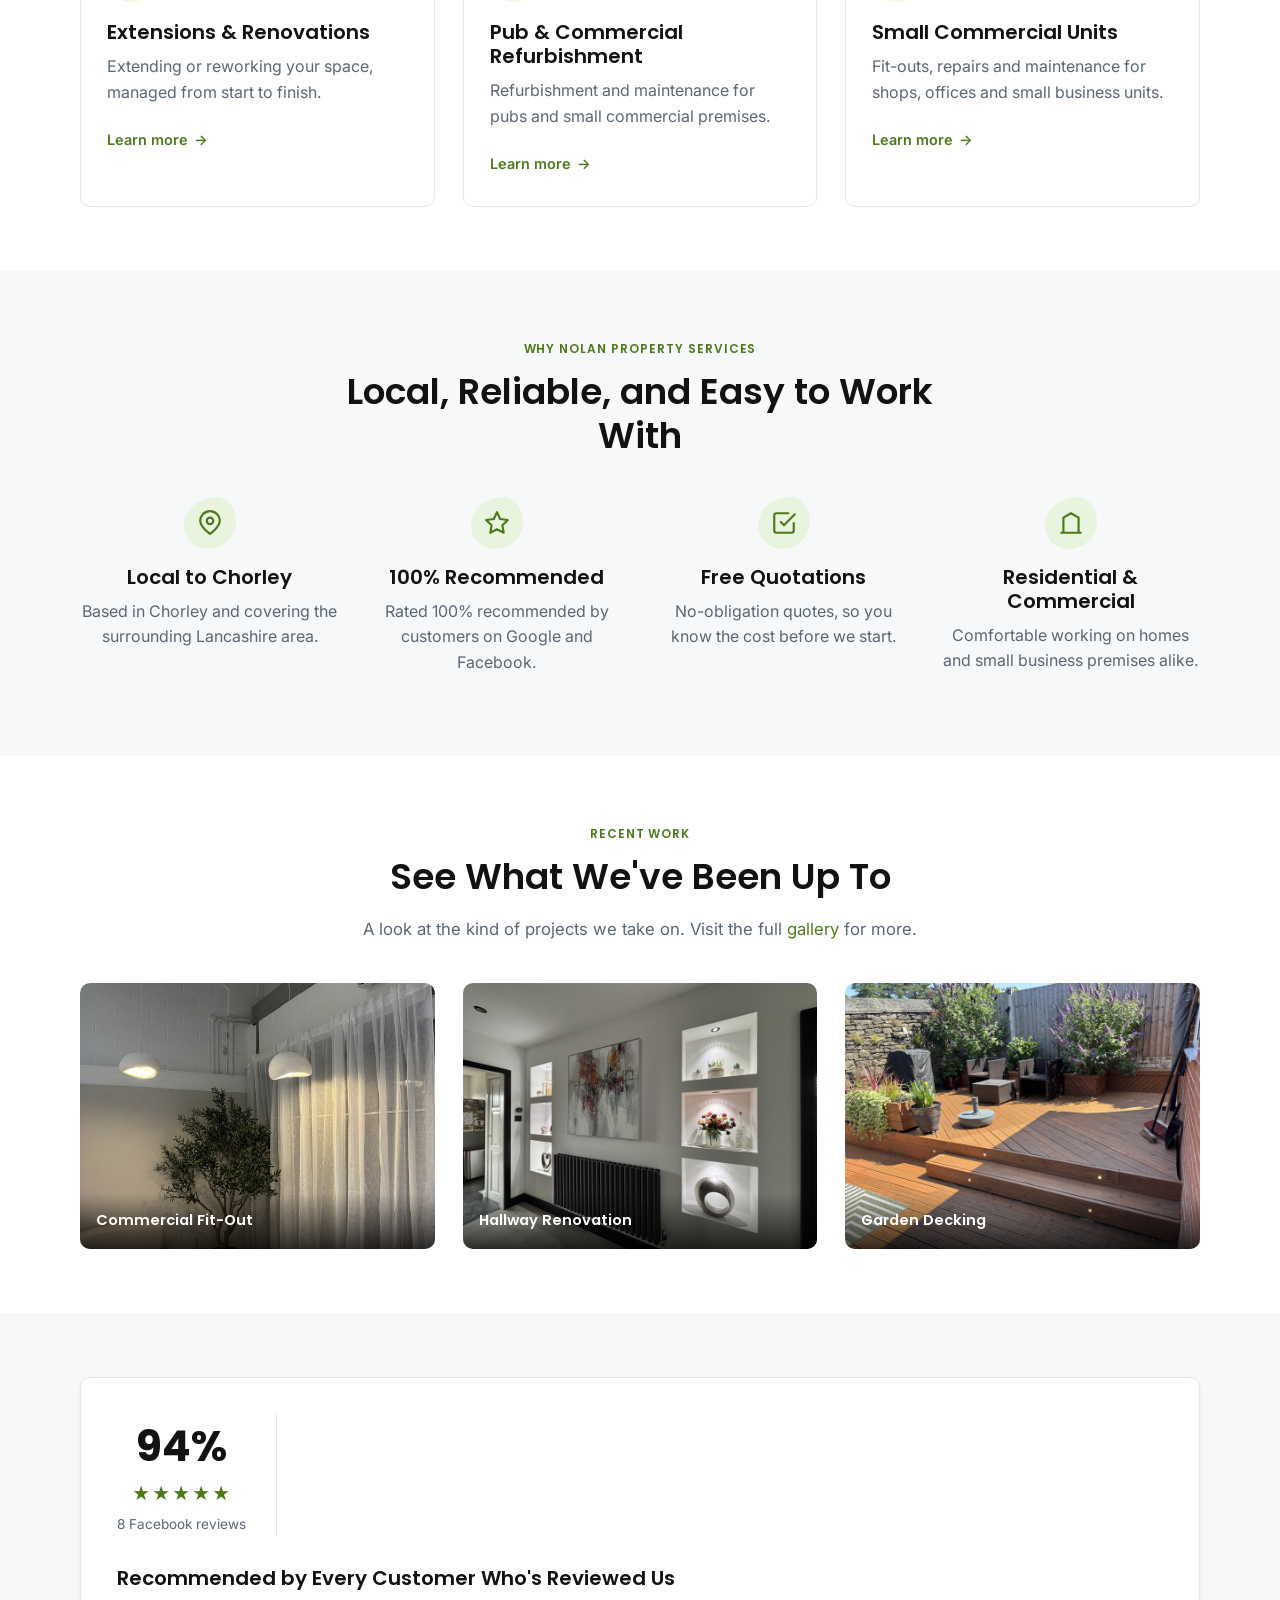
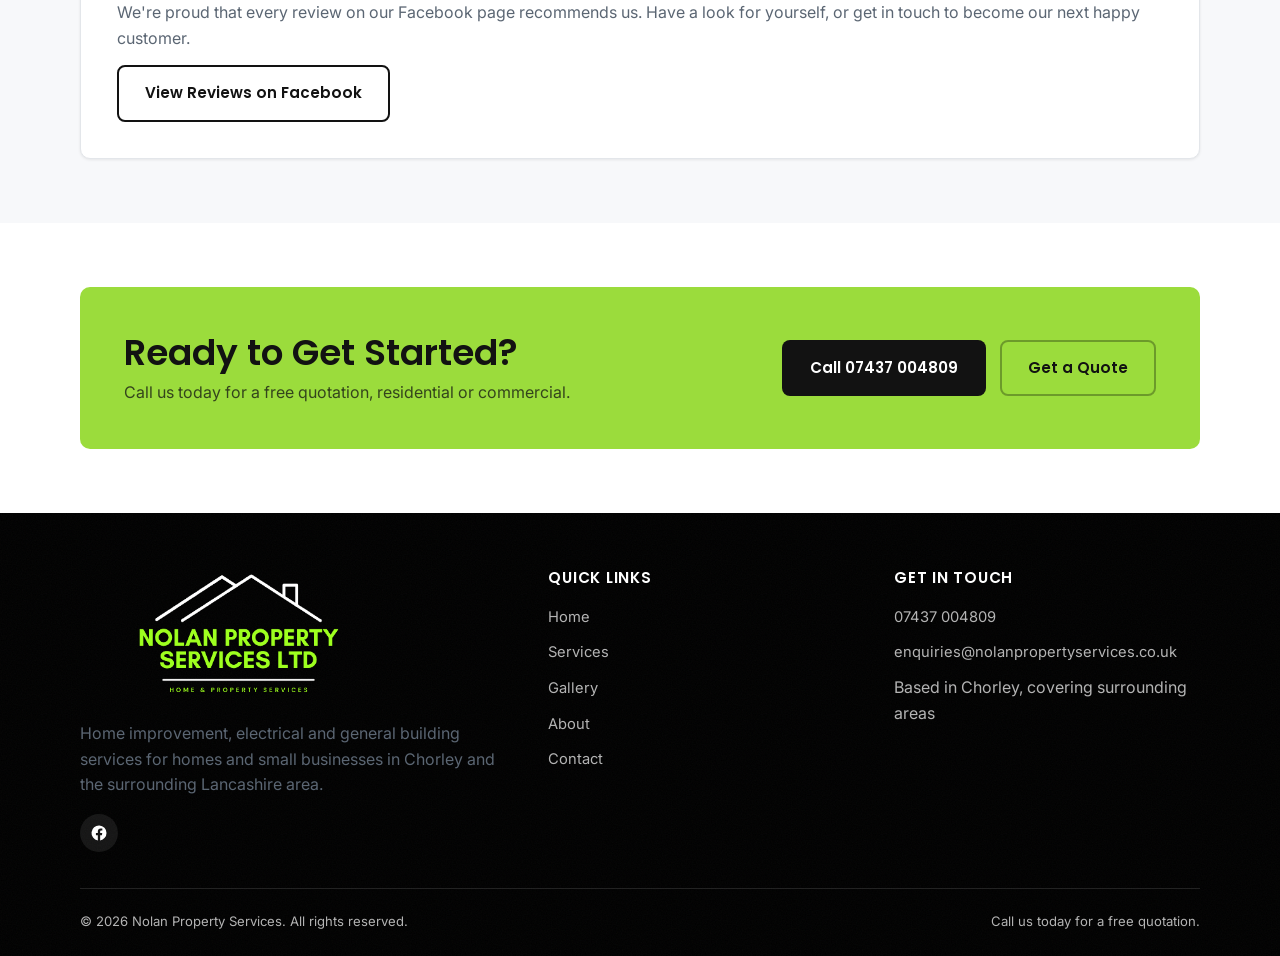
==== commit 83e37c3b: "Expand bare "Chorley" location mentions to note surrounding coverage Footer contact list on all 5 pa" ====
--- a/index.html
+++ b/index.html
@@ -366,7 +366,7 @@
         <ul>
           <li><a href="tel:+447437004809">07437 004809</a></li>
           <li><a href="mailto:enquiries@nolanpropertyservices.co.uk">enquiries@nolanpropertyservices.co.uk</a></li>
-          <li>Chorley, United Kingdom</li>
+          <li>Based in Chorley, covering surrounding areas</li>
         </ul>
       </div>
     </div>
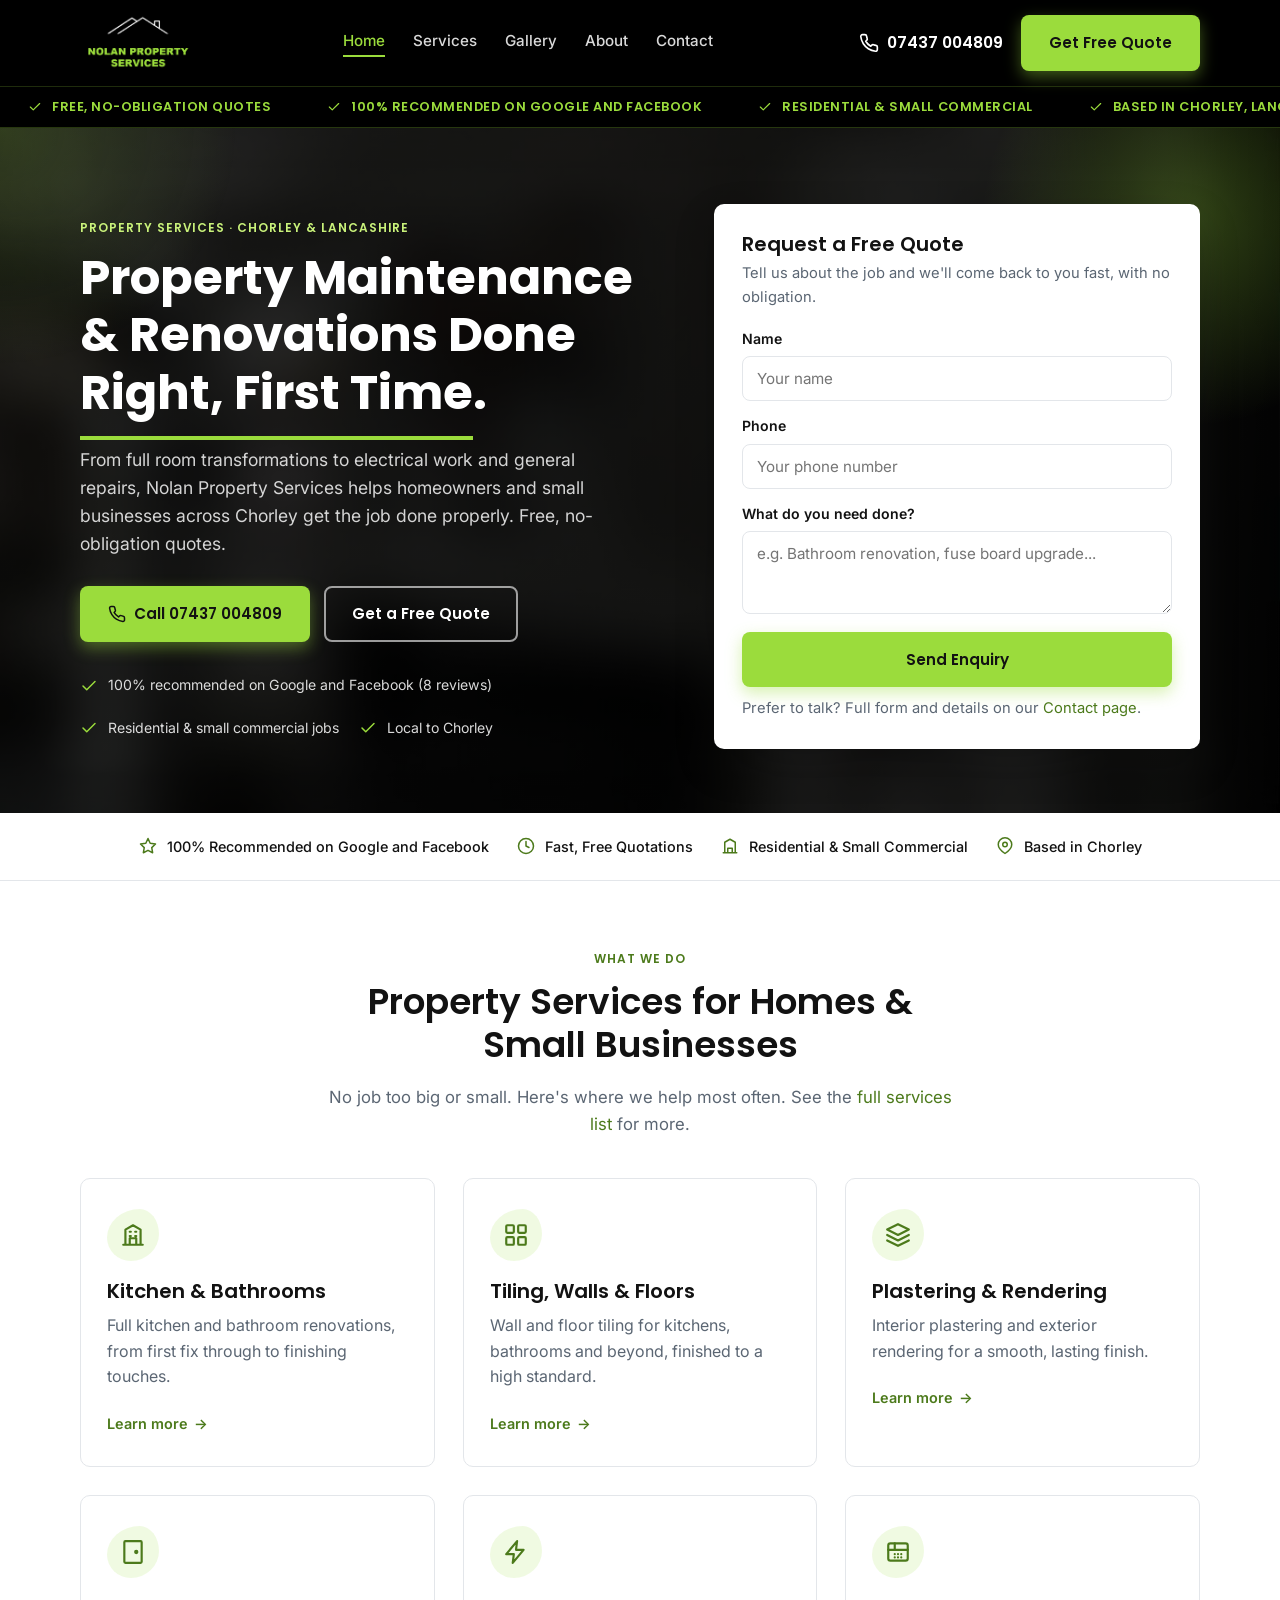
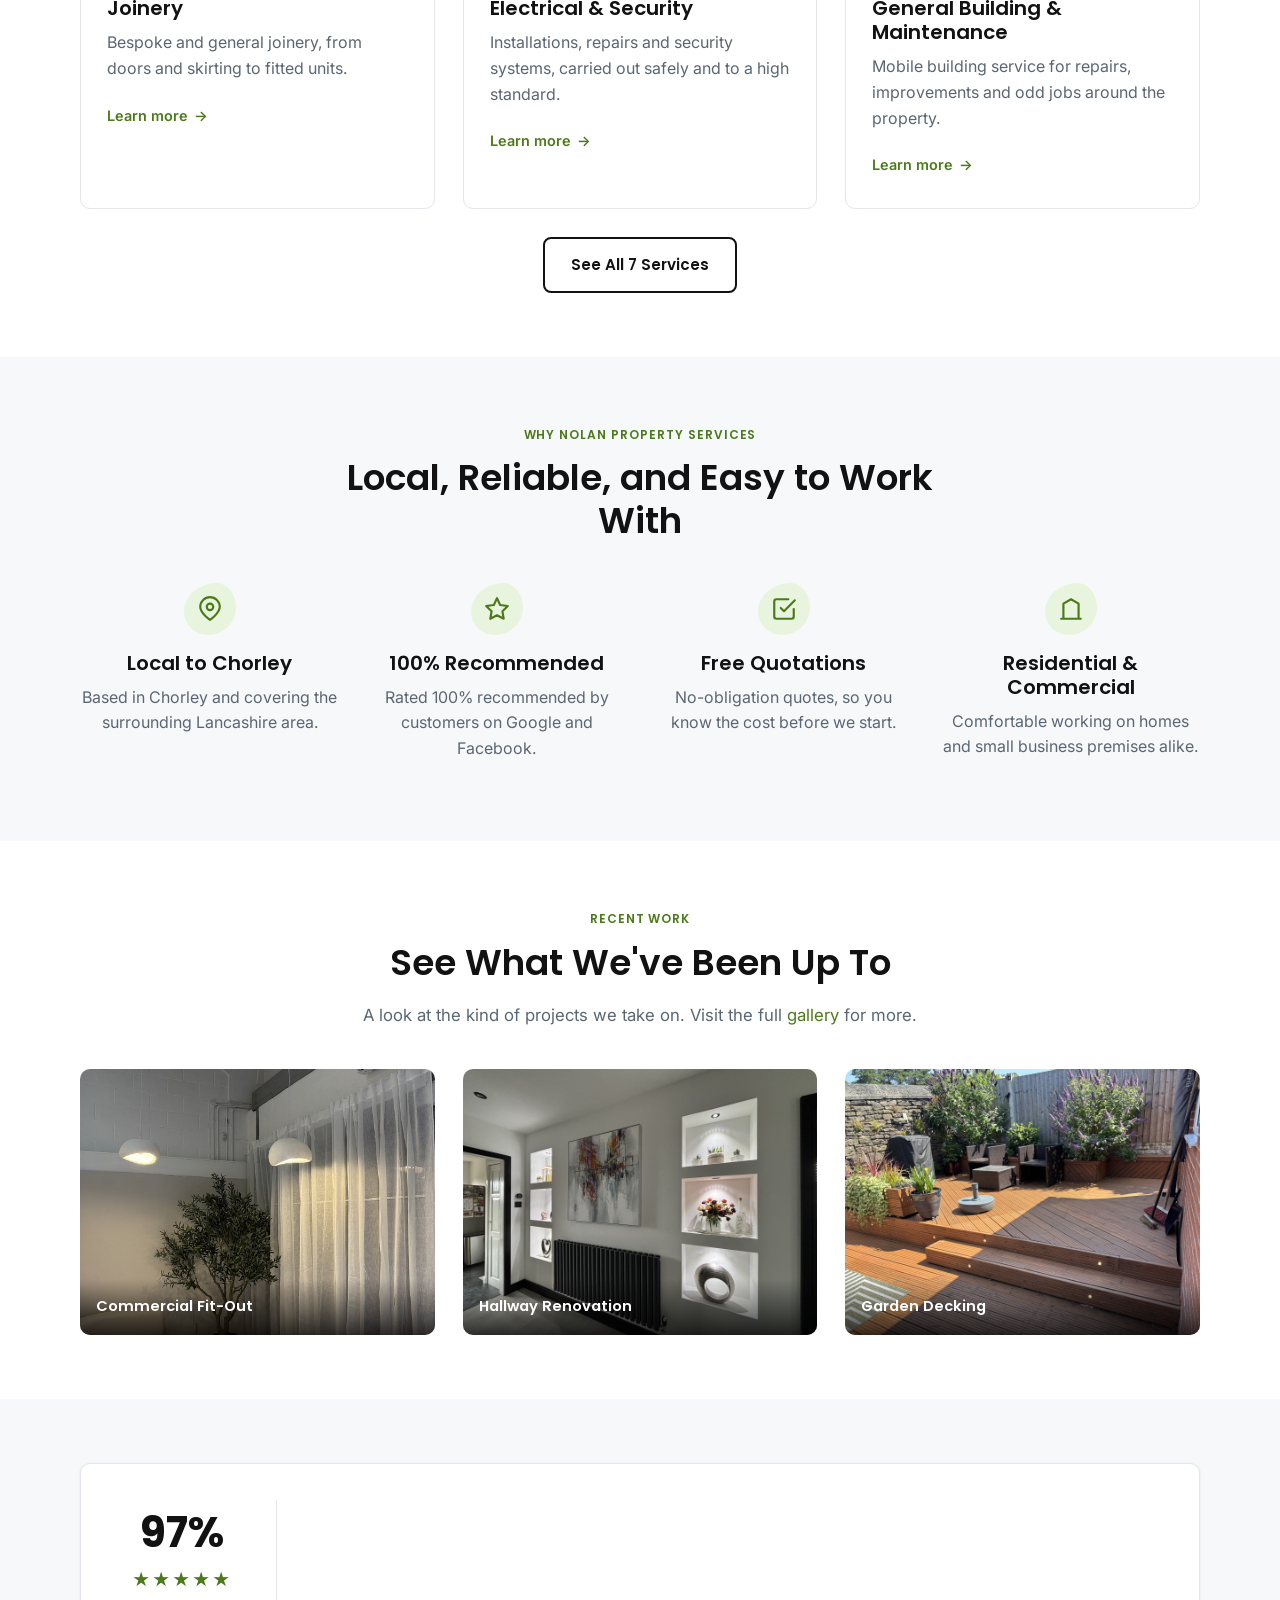
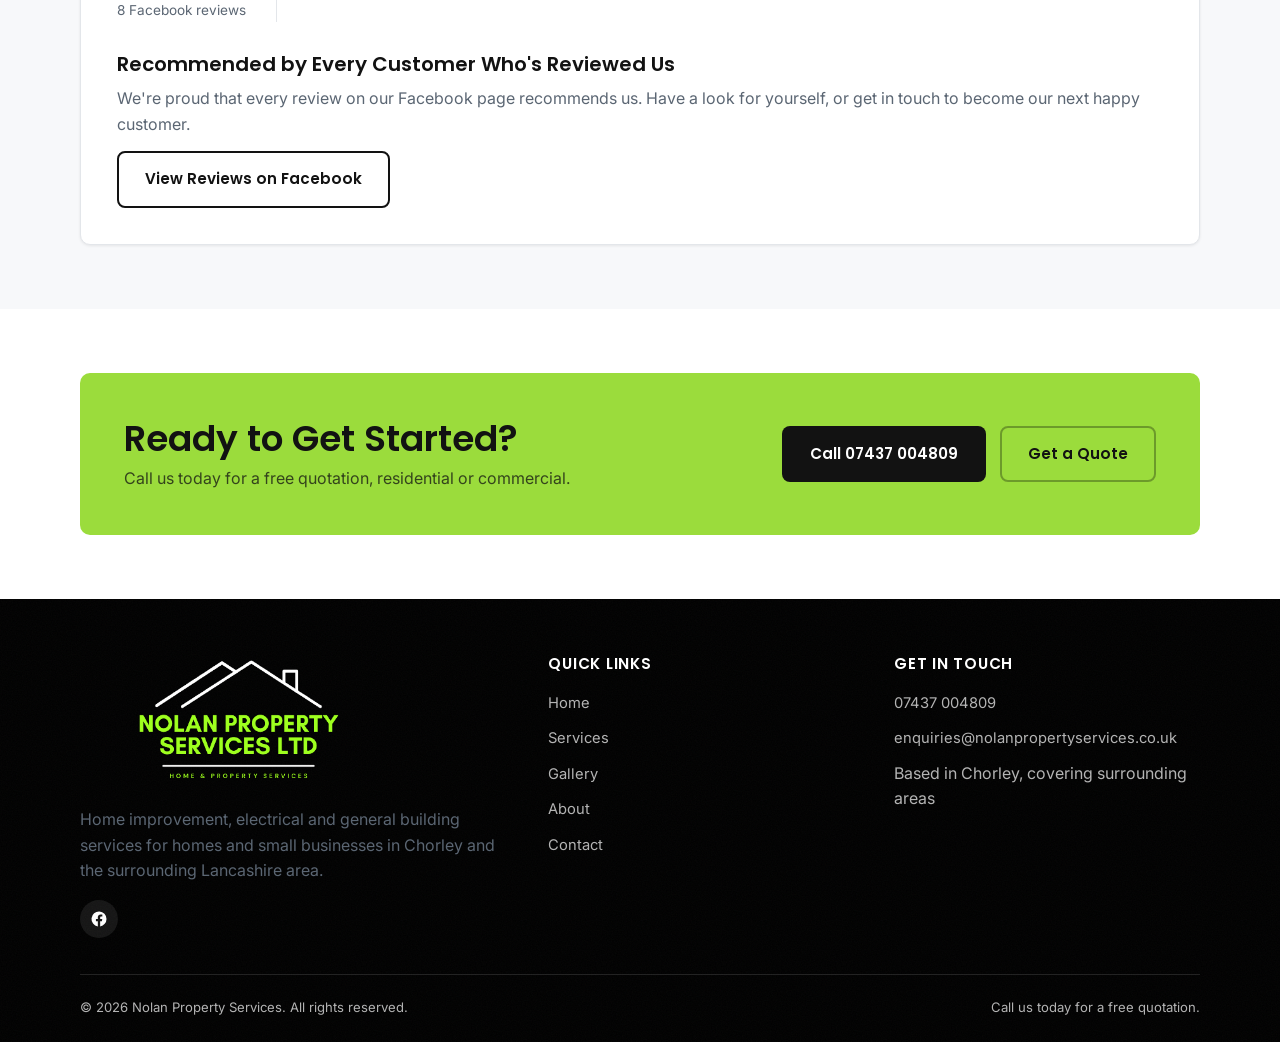
==== commit a3cbd2f7: "Overhaul services around 7 new trade categories Replaced the old Residential/Commercial split with a" ====
--- a/index.html
+++ b/index.html
@@ -4,7 +4,7 @@
 <meta charset="UTF-8">
 <meta name="viewport" content="width=device-width, initial-scale=1.0">
 <title>Nolan Property Services | Property Maintenance &amp; Renovations in Chorley</title>
-<meta name="description" content="Nolan Property Services: home improvement, electrical work, extensions and general building services in Chorley. Free quotes for residential and small commercial jobs. Call 07437 004809.">
+<meta name="description" content="Nolan Property Services: kitchens &amp; bathrooms, tiling, plastering &amp; rendering, joinery, electrical &amp; security, general building and groundworks &amp; landscaping in Chorley. Free quotes. Call 07437 004809.">
 <link rel="icon" href="images/favicon.svg" type="image/svg+xml">
 <link rel="preconnect" href="https://fonts.googleapis.com">
 <link rel="preconnect" href="https://fonts.gstatic.com" crossorigin>
@@ -12,7 +12,7 @@
 <link rel="stylesheet" href="css/style.css">
 
 <meta property="og:title" content="Nolan Property Services | Chorley">
-<meta property="og:description" content="Home improvement, electrical and building services across Chorley &amp; Lancashire. Free, no-obligation quotes.">
+<meta property="og:description" content="Kitchens &amp; bathrooms, tiling, plastering, joinery, electrical &amp; security, general building and groundworks across Chorley &amp; Lancashire. Free, no-obligation quotes.">
 <meta property="og:type" content="website">
 
 <script type="application/ld+json">
@@ -30,7 +30,16 @@
   },
   "sameAs": ["https://www.facebook.com/p/Nolan-Property-Services-LTD-61575183235272/"],
   "priceRange": "Free quotations",
-  "url": "https://nolanpropertyservices.co.uk/"
+  "url": "https://nolanpropertyservices.co.uk/",
+  "makesOffer": [
+    { "@type": "Offer", "itemOffered": { "@type": "Service", "name": "Kitchen & Bathrooms" } },
+    { "@type": "Offer", "itemOffered": { "@type": "Service", "name": "Tiling, Walls & Floors" } },
+    { "@type": "Offer", "itemOffered": { "@type": "Service", "name": "Plastering & Rendering" } },
+    { "@type": "Offer", "itemOffered": { "@type": "Service", "name": "Joinery" } },
+    { "@type": "Offer", "itemOffered": { "@type": "Service", "name": "Electrical & Security" } },
+    { "@type": "Offer", "itemOffered": { "@type": "Service", "name": "General Building & Property Maintenance" } },
+    { "@type": "Offer", "itemOffered": { "@type": "Service", "name": "Groundworks & Landscaping" } }
+  ]
 }
 </script>
 </head>
@@ -166,17 +175,41 @@
         <div class="card-icon">
           <svg viewBox="0 0 24 24" fill="none" stroke="currentColor" stroke-width="2" stroke-linecap="round" stroke-linejoin="round"><path d="M3 21h18M5 21V7l7-4 7 4v14M9 21v-6h6v6M9 9h1M14 9h1M9 13h1M14 13h1"/></svg>
         </div>
-        <h3>Kitchen &amp; Bathroom Renovations</h3>
-        <p>Full room transformations, from first fix through to finishing touches.</p>
-        <a href="services.html#residential" class="card-link">Learn more <span class="arrow">→</span></a>
+        <h3>Kitchen &amp; Bathrooms</h3>
+        <p>Full kitchen and bathroom renovations, from first fix through to finishing touches.</p>
+        <a href="services.html#services" class="card-link">Learn more <span class="arrow">→</span></a>
+      </div>
+      <div class="card">
+        <div class="card-icon">
+          <svg viewBox="0 0 24 24" fill="none" stroke="currentColor" stroke-width="2" stroke-linecap="round" stroke-linejoin="round"><rect x="3" y="3" width="7" height="7" rx="1"/><rect x="14" y="3" width="7" height="7" rx="1"/><rect x="3" y="14" width="7" height="7" rx="1"/><rect x="14" y="14" width="7" height="7" rx="1"/></svg>
+        </div>
+        <h3>Tiling, Walls &amp; Floors</h3>
+        <p>Wall and floor tiling for kitchens, bathrooms and beyond, finished to a high standard.</p>
+        <a href="services.html#services" class="card-link">Learn more <span class="arrow">→</span></a>
+      </div>
+      <div class="card">
+        <div class="card-icon">
+          <svg viewBox="0 0 24 24" fill="none" stroke="currentColor" stroke-width="2" stroke-linecap="round" stroke-linejoin="round"><path d="M12 2 2 7l10 5 10-5-10-5z"/><path d="M2 17l10 5 10-5"/><path d="M2 12l10 5 10-5"/></svg>
+        </div>
+        <h3>Plastering &amp; Rendering</h3>
+        <p>Interior plastering and exterior rendering for a smooth, lasting finish.</p>
+        <a href="services.html#services" class="card-link">Learn more <span class="arrow">→</span></a>
+      </div>
+      <div class="card">
+        <div class="card-icon">
+          <svg viewBox="0 0 24 24" fill="none" stroke="currentColor" stroke-width="2" stroke-linecap="round" stroke-linejoin="round"><rect x="4" y="2" width="16" height="20" rx="1"/><circle cx="15" cy="12" r="1"/></svg>
+        </div>
+        <h3>Joinery</h3>
+        <p>Bespoke and general joinery, from doors and skirting to fitted units.</p>
+        <a href="services.html#services" class="card-link">Learn more <span class="arrow">→</span></a>
       </div>
       <div class="card">
         <div class="card-icon">
           <svg viewBox="0 0 24 24" fill="none" stroke="currentColor" stroke-width="2" stroke-linecap="round" stroke-linejoin="round"><path d="M13 2L3 14h7l-1 8 10-12h-7l1-8z"/></svg>
         </div>
-        <h3>Electrical Work</h3>
-        <p>Rewires, fuse boards, lighting and general electrical repairs, done safely and properly.</p>
-        <a href="services.html#residential" class="card-link">Learn more <span class="arrow">→</span></a>
+        <h3>Electrical &amp; Security</h3>
+        <p>Installations, repairs and security systems, carried out safely and to a high standard.</p>
+        <a href="services.html#services" class="card-link">Learn more <span class="arrow">→</span></a>
       </div>
       <div class="card">
         <div class="card-icon">
@@ -184,32 +217,11 @@
         </div>
         <h3>General Building &amp; Maintenance</h3>
         <p>Mobile building service for repairs, improvements and odd jobs around the property.</p>
-        <a href="services.html#residential" class="card-link">Learn more <span class="arrow">→</span></a>
-      </div>
-      <div class="card">
-        <div class="card-icon">
-          <svg viewBox="0 0 24 24" fill="none" stroke="currentColor" stroke-width="2" stroke-linecap="round" stroke-linejoin="round"><path d="M3 21V9l9-6 9 6v12M8 21v-6h8v6"/></svg>
-        </div>
-        <h3>Extensions &amp; Renovations</h3>
-        <p>Extending or reworking your space, managed from start to finish.</p>
-        <a href="services.html#residential" class="card-link">Learn more <span class="arrow">→</span></a>
-      </div>
-      <div class="card">
-        <div class="card-icon">
-          <svg viewBox="0 0 24 24" fill="none" stroke="currentColor" stroke-width="2" stroke-linecap="round" stroke-linejoin="round"><path d="M4 21V8l8-5 8 5v13M9 21v-5h6v5M4 8l8 5 8-5"/></svg>
-        </div>
-        <h3>Pub &amp; Commercial Refurbishment</h3>
-        <p>Refurbishment and maintenance for pubs and small commercial premises.</p>
-        <a href="services.html#commercial" class="card-link">Learn more <span class="arrow">→</span></a>
-      </div>
-      <div class="card">
-        <div class="card-icon">
-          <svg viewBox="0 0 24 24" fill="none" stroke="currentColor" stroke-width="2" stroke-linecap="round" stroke-linejoin="round"><path d="M14 2H6a2 2 0 0 0-2 2v16a2 2 0 0 0 2 2h12a2 2 0 0 0 2-2V8z"/><path d="M14 2v6h6"/></svg>
-        </div>
-        <h3>Small Commercial Units</h3>
-        <p>Fit-outs, repairs and maintenance for shops, offices and small business units.</p>
-        <a href="services.html#commercial" class="card-link">Learn more <span class="arrow">→</span></a>
-      </div>
+        <a href="services.html#services" class="card-link">Learn more <span class="arrow">→</span></a>
+      </div>
+    </div>
+    <div class="text-center" style="margin-top:28px;">
+      <a href="services.html#services" class="btn btn-outline">See All 7 Services</a>
     </div>
   </div>
 </section>
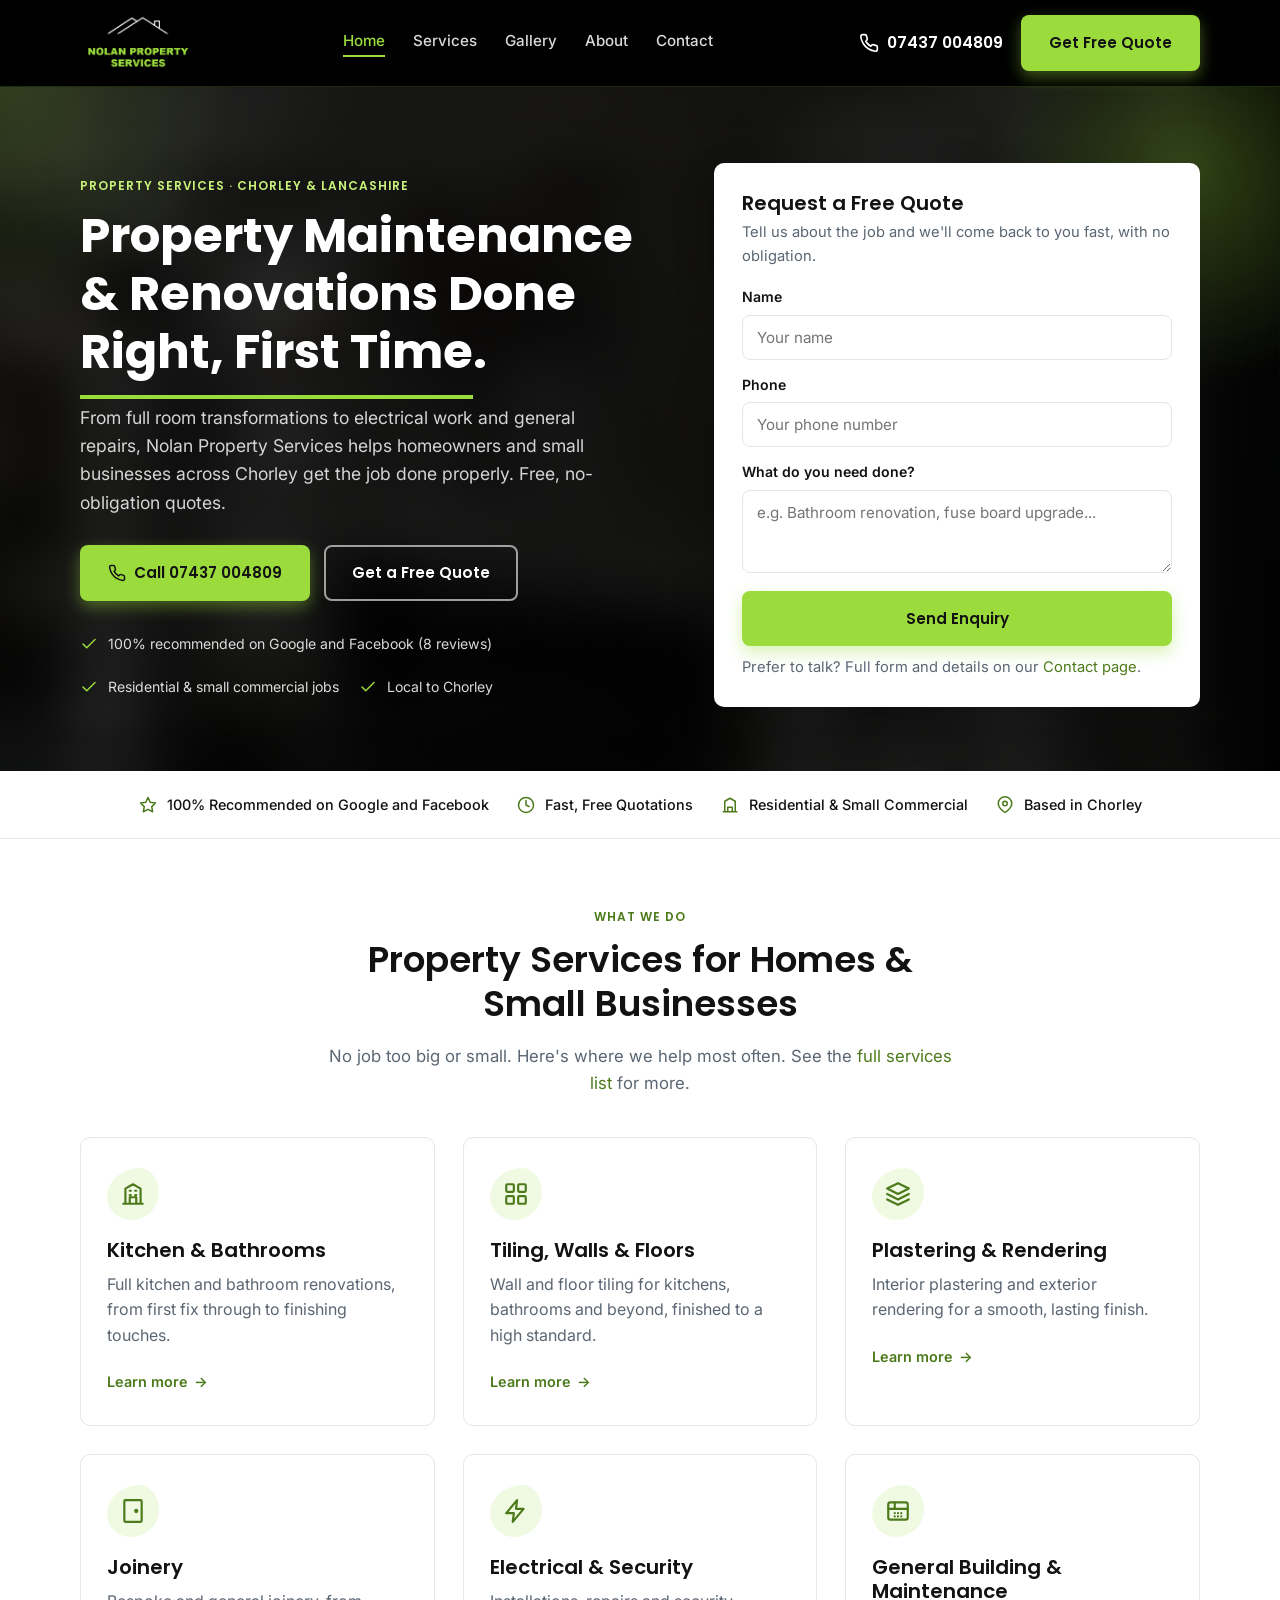
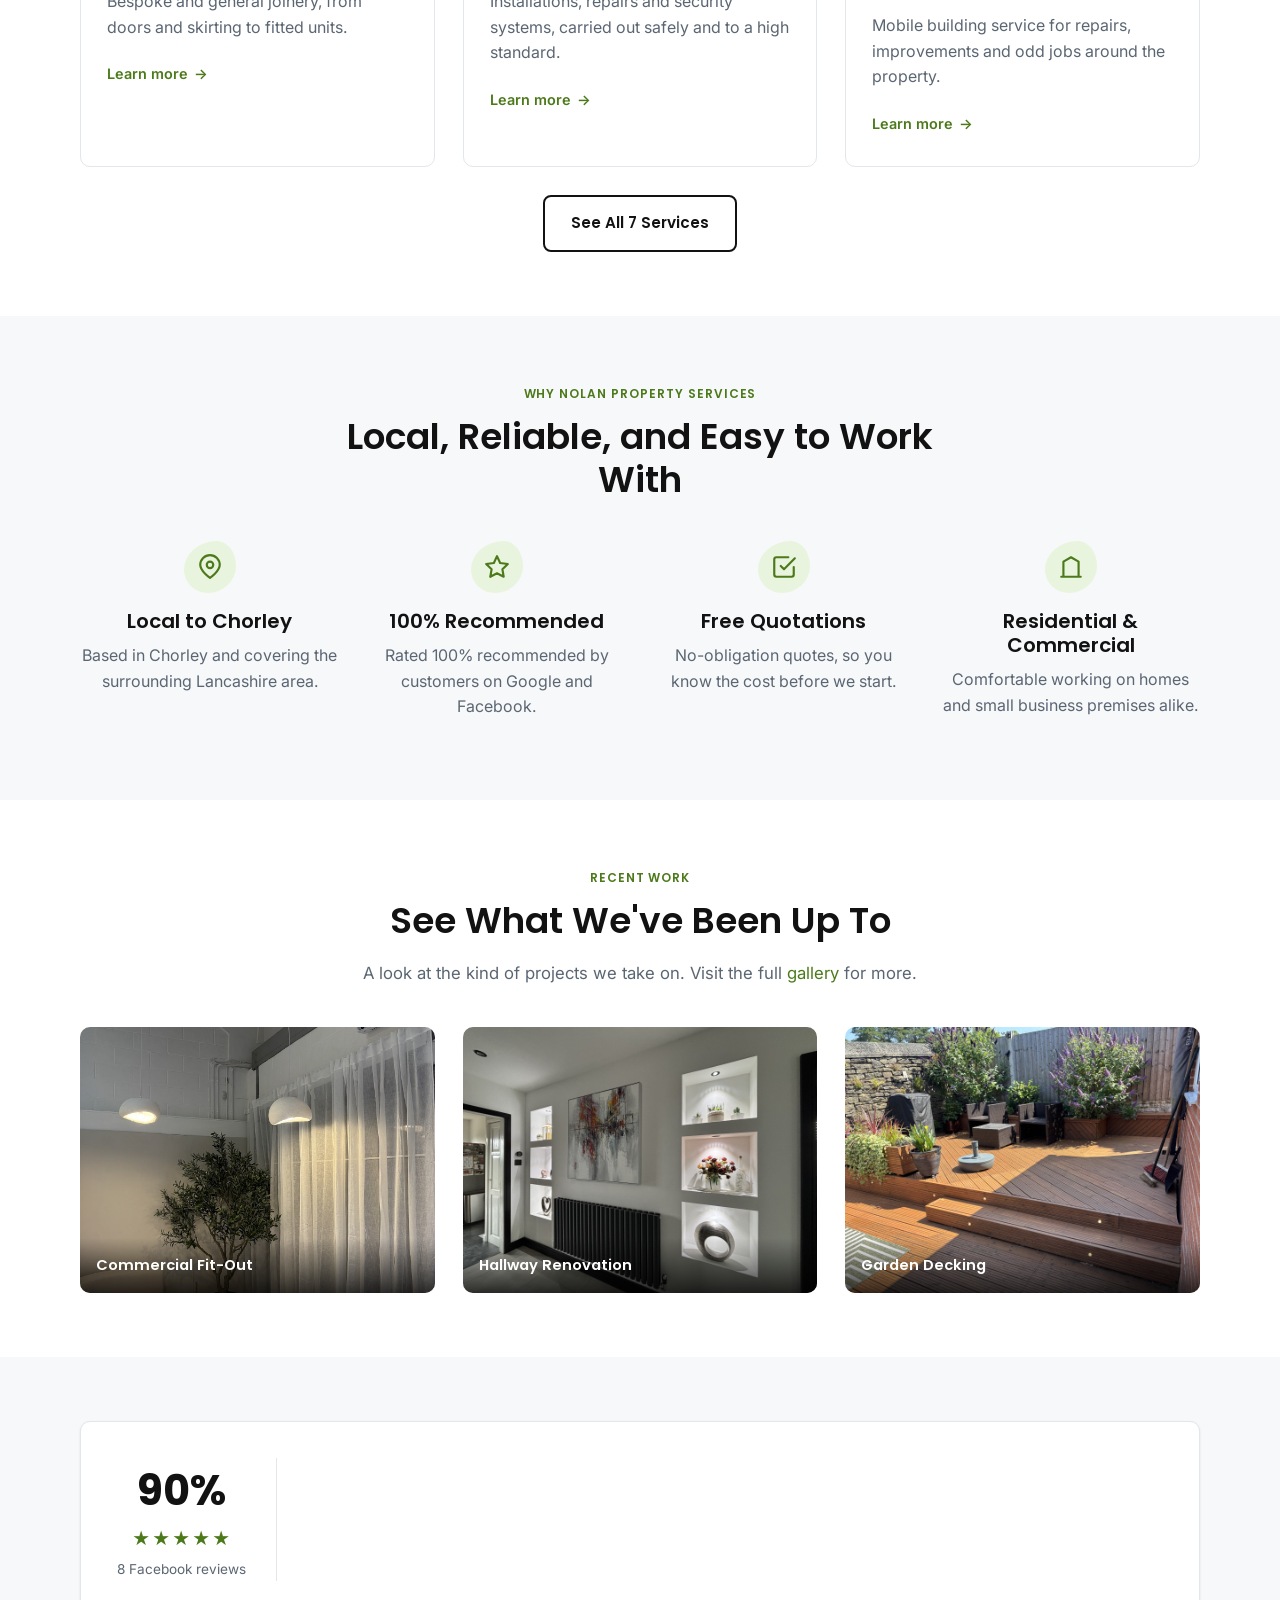
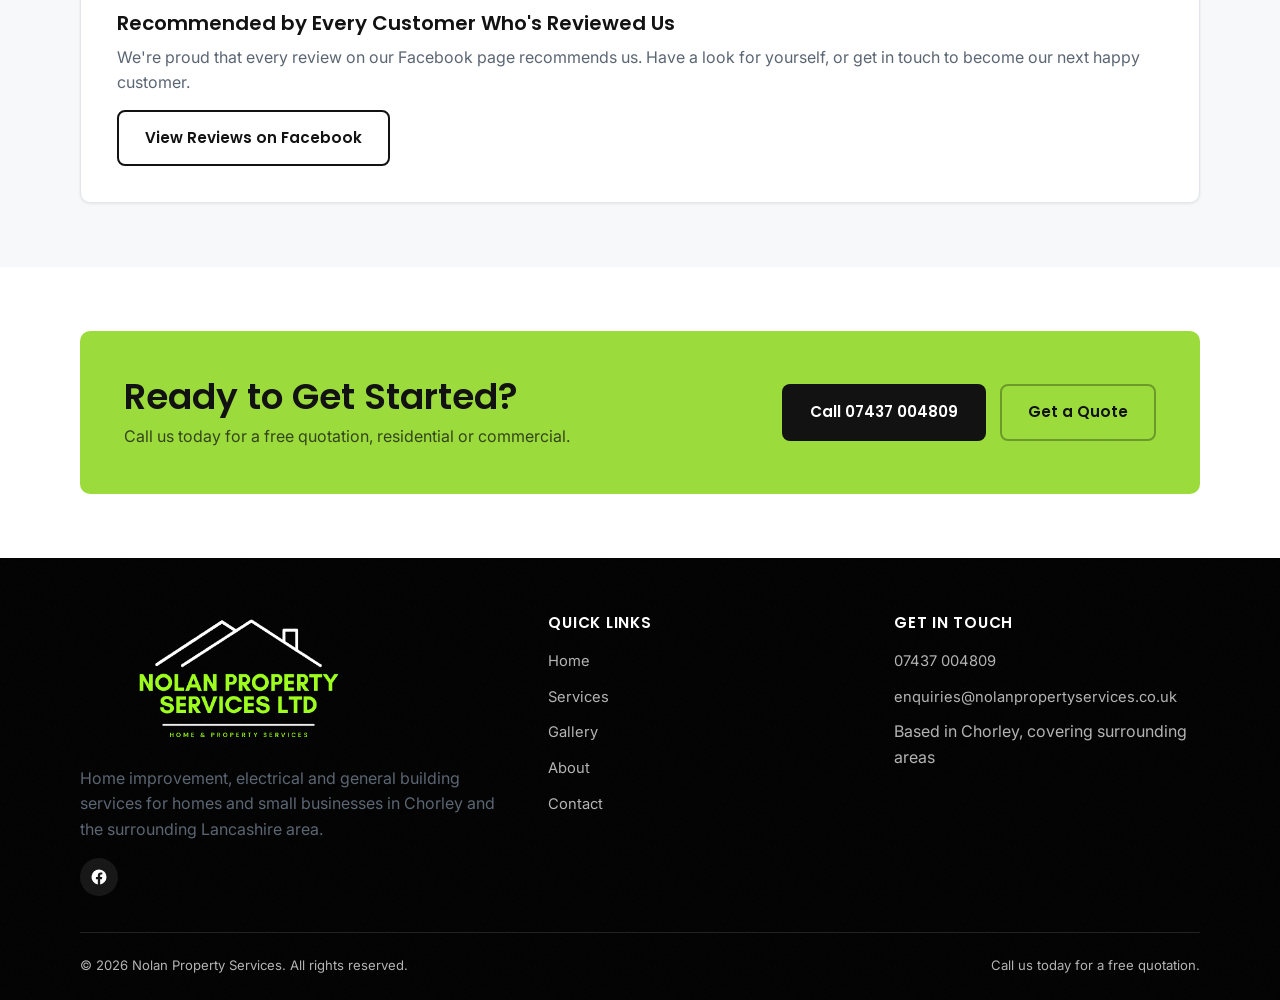
==== commit d41a3c28: "Gallery reorganized by service category, marquee removed for good - Gallery page now split into 7 se" ====
--- a/index.html
+++ b/index.html
@@ -72,21 +72,6 @@
   </div>
 </header>
 
-<div class="marquee" aria-hidden="true">
-  <div class="marquee-track">
-    <span class="marquee-item"><svg viewBox="0 0 24 24" fill="none" stroke="currentColor" stroke-width="2" stroke-linecap="round" stroke-linejoin="round"><path d="M20 6L9 17l-5-5"/></svg>Free, No-Obligation Quotes</span>
-    <span class="marquee-item"><svg viewBox="0 0 24 24" fill="none" stroke="currentColor" stroke-width="2" stroke-linecap="round" stroke-linejoin="round"><path d="M20 6L9 17l-5-5"/></svg>100% Recommended on Google and Facebook</span>
-    <span class="marquee-item"><svg viewBox="0 0 24 24" fill="none" stroke="currentColor" stroke-width="2" stroke-linecap="round" stroke-linejoin="round"><path d="M20 6L9 17l-5-5"/></svg>Residential &amp; Small Commercial</span>
-    <span class="marquee-item"><svg viewBox="0 0 24 24" fill="none" stroke="currentColor" stroke-width="2" stroke-linecap="round" stroke-linejoin="round"><path d="M20 6L9 17l-5-5"/></svg>Based in Chorley, Lancashire</span>
-    <span class="marquee-item"><svg viewBox="0 0 24 24" fill="none" stroke="currentColor" stroke-width="2" stroke-linecap="round" stroke-linejoin="round"><path d="M20 6L9 17l-5-5"/></svg>Call 07437 004809</span>
-    <span class="marquee-item"><svg viewBox="0 0 24 24" fill="none" stroke="currentColor" stroke-width="2" stroke-linecap="round" stroke-linejoin="round"><path d="M20 6L9 17l-5-5"/></svg>Free, No-Obligation Quotes</span>
-    <span class="marquee-item"><svg viewBox="0 0 24 24" fill="none" stroke="currentColor" stroke-width="2" stroke-linecap="round" stroke-linejoin="round"><path d="M20 6L9 17l-5-5"/></svg>100% Recommended on Google and Facebook</span>
-    <span class="marquee-item"><svg viewBox="0 0 24 24" fill="none" stroke="currentColor" stroke-width="2" stroke-linecap="round" stroke-linejoin="round"><path d="M20 6L9 17l-5-5"/></svg>Residential &amp; Small Commercial</span>
-    <span class="marquee-item"><svg viewBox="0 0 24 24" fill="none" stroke="currentColor" stroke-width="2" stroke-linecap="round" stroke-linejoin="round"><path d="M20 6L9 17l-5-5"/></svg>Based in Chorley, Lancashire</span>
-    <span class="marquee-item"><svg viewBox="0 0 24 24" fill="none" stroke="currentColor" stroke-width="2" stroke-linecap="round" stroke-linejoin="round"><path d="M20 6L9 17l-5-5"/></svg>Call 07437 004809</span>
-  </div>
-</div>
-
 <section class="hero">
   <div class="container hero-inner">
     <div>
--- a/css/style.css
+++ b/css/style.css
@@ -442,6 +442,39 @@
   font-weight: 600;
   font-size: 0.92rem;
 }
+.photo-tile.is-placeholder {
+  display: flex;
+  flex-direction: column;
+  align-items: center;
+  justify-content: center;
+  gap: 8px;
+  text-align: center;
+  padding: 16px;
+  background: linear-gradient(135deg, var(--color-dark-light) 0%, var(--color-dark) 100%);
+}
+.photo-tile.is-placeholder svg { width: 30px; height: 30px; opacity: 0.55; color: var(--color-white); }
+.photo-tile.is-placeholder span {
+  font-family: var(--font-heading);
+  font-weight: 600;
+  font-size: 0.82rem;
+  color: rgba(255,255,255,0.65);
+}
+.photo-tile.is-hidden { display: none; }
+
+/* ---------- Gallery categories ---------- */
+.gallery-category { margin-bottom: 52px; }
+.gallery-category:last-child { margin-bottom: 0; }
+.gallery-category-head {
+  display: flex;
+  align-items: baseline;
+  justify-content: space-between;
+  gap: 16px;
+  flex-wrap: wrap;
+  margin-bottom: 20px;
+}
+.gallery-category-head h2 { margin-bottom: 0; }
+.gallery-category-head a { font-weight: 600; font-size: 0.9rem; white-space: nowrap; }
+.see-more-btn { margin-top: 20px; }
 
 .notice-box {
   display: flex;
@@ -751,42 +784,6 @@
 ::-webkit-scrollbar-thumb { background: var(--color-lime-dark); border-radius: 8px; border: 3px solid var(--color-bg); }
 ::-webkit-scrollbar-thumb:hover { background: var(--color-lime-text); }
 
-/* ---------- Marquee ticker (desktop only) ---------- */
-.marquee {
-  display: none;
-  background: var(--color-dark-deep);
-  overflow: hidden;
-  white-space: nowrap;
-  border-bottom: 1px solid rgba(155,220,60,0.25);
-}
-.marquee-track {
-  display: inline-flex;
-  align-items: center;
-  animation: marqueeScroll 52s linear infinite;
-}
-.marquee:hover .marquee-track { animation-play-state: paused; }
-.marquee-item {
-  display: inline-flex;
-  align-items: center;
-  gap: 10px;
-  padding: 10px 28px;
-  font-family: var(--font-heading);
-  font-weight: 600;
-  font-size: 0.8rem;
-  letter-spacing: 0.04em;
-  text-transform: uppercase;
-  color: var(--color-lime);
-  white-space: nowrap;
-}
-.marquee-item svg { width: 14px; height: 14px; flex-shrink: 0; }
-@keyframes marqueeScroll {
-  from { transform: translateX(0); }
-  to { transform: translateX(-50%); }
-}
-@media (min-width: 781px) {
-  .marquee { display: block; }
-}
-
 /* ---------- Google reviews carousel ---------- */
 .reviews-live {
   background: var(--color-white);
@@ -877,6 +874,5 @@
     scroll-behavior: auto !important;
   }
   .js-reveal { opacity: 1; transform: none; }
-  .marquee-track { animation: none; }
   .hero-glow { display: none; }
 }
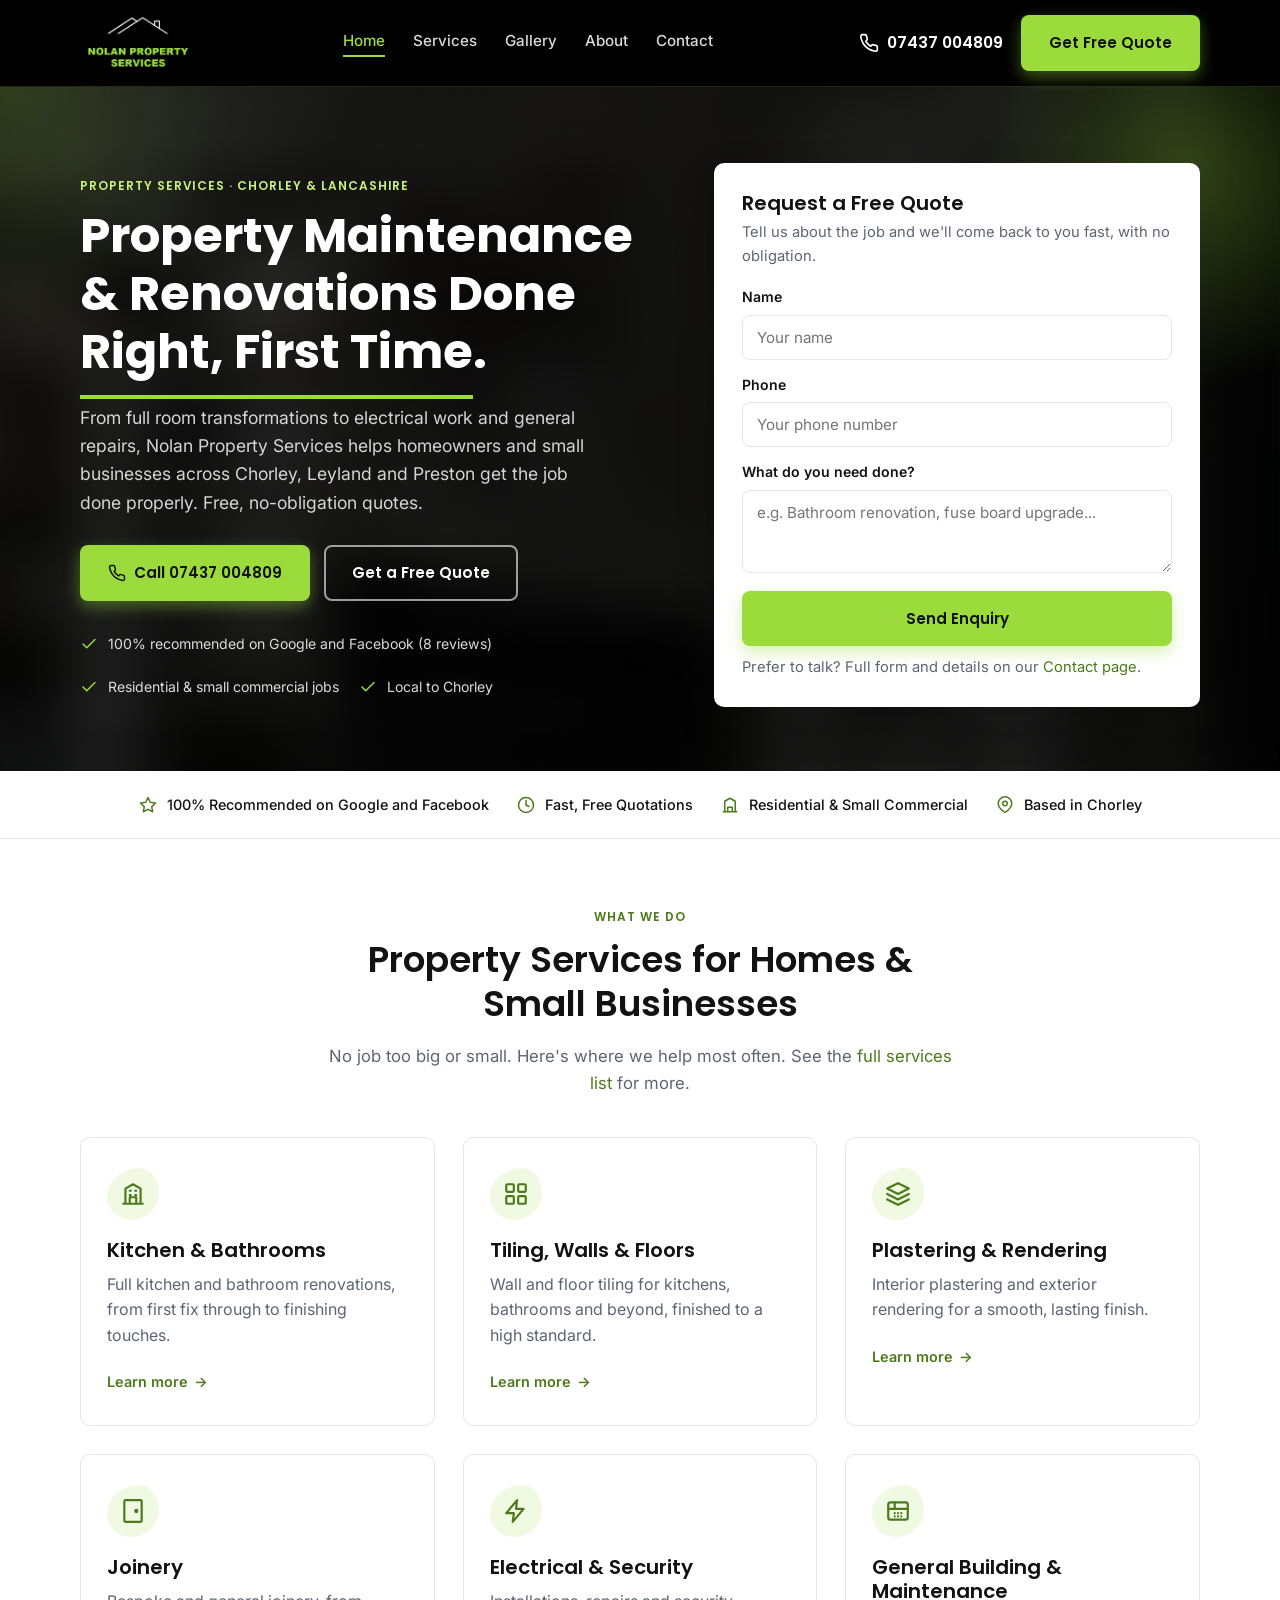
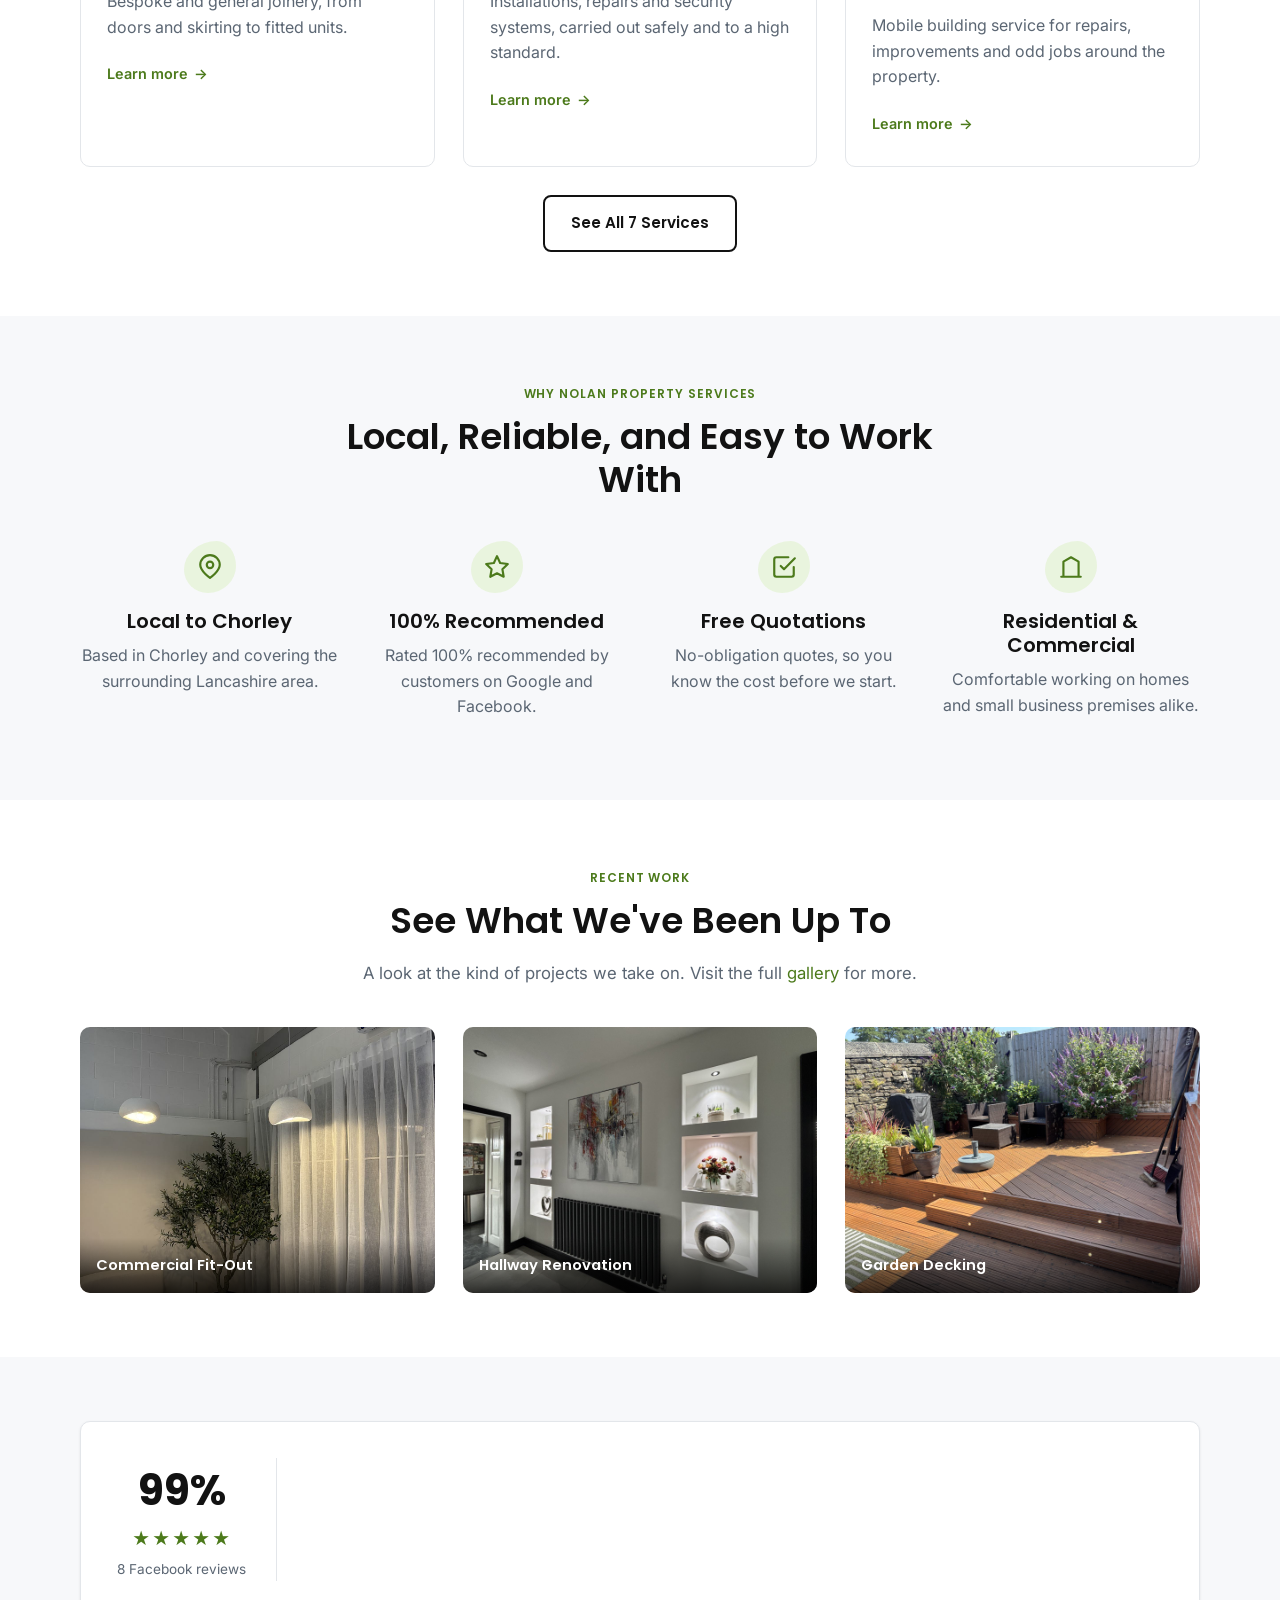
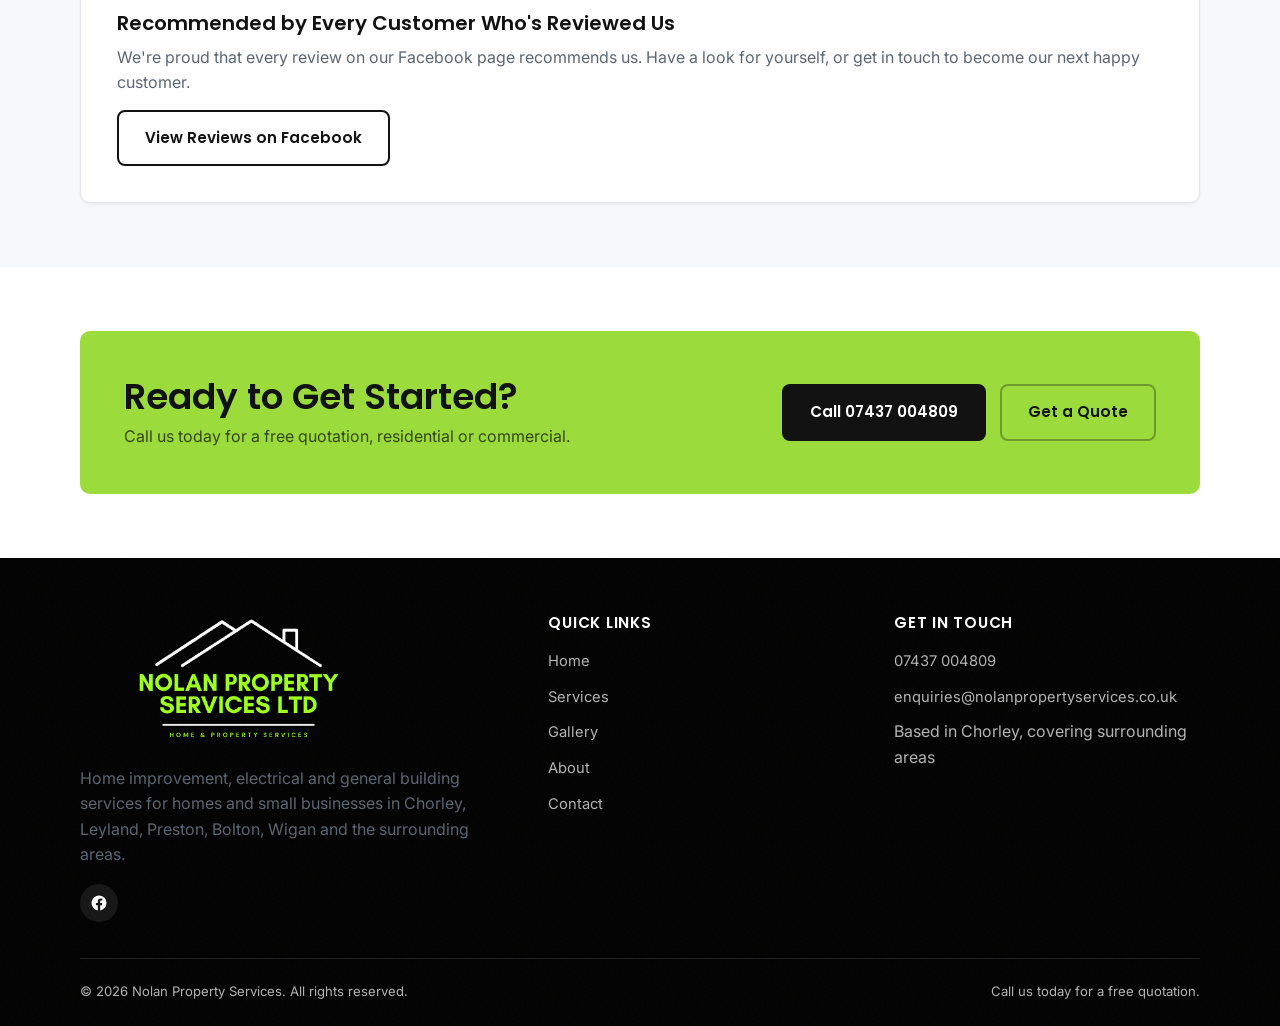
==== commit 8c863fc0: "Local SEO push: town coverage, FAQ schema, deeper service copy, 404 page Weave nearby towns (Leyland" ====
--- a/index.html
+++ b/index.html
@@ -4,7 +4,7 @@
 <meta charset="UTF-8">
 <meta name="viewport" content="width=device-width, initial-scale=1.0">
 <title>Nolan Property Services | Property Maintenance &amp; Renovations in Chorley</title>
-<meta name="description" content="Nolan Property Services: kitchens &amp; bathrooms, tiling, plastering &amp; rendering, joinery, electrical &amp; security, general building and groundworks &amp; landscaping in Chorley. Free quotes. Call 07437 004809.">
+<meta name="description" content="Nolan Property Services: kitchens &amp; bathrooms, tiling, plastering, joinery, electrical &amp; security, general building and groundworks in Chorley, Leyland, Preston, Bolton and Wigan. Free quotes. Call 07437 004809.">
 <link rel="icon" href="images/favicon.svg" type="image/svg+xml">
 <link rel="preconnect" href="https://fonts.googleapis.com">
 <link rel="preconnect" href="https://fonts.gstatic.com" crossorigin>
@@ -12,7 +12,7 @@
 <link rel="stylesheet" href="css/style.css">
 
 <meta property="og:title" content="Nolan Property Services | Chorley">
-<meta property="og:description" content="Kitchens &amp; bathrooms, tiling, plastering, joinery, electrical &amp; security, general building and groundworks across Chorley &amp; Lancashire. Free, no-obligation quotes.">
+<meta property="og:description" content="Kitchens &amp; bathrooms, tiling, plastering, joinery, electrical &amp; security, general building and groundworks across Chorley, Leyland, Preston, Bolton, Wigan and beyond. Free, no-obligation quotes.">
 <meta property="og:type" content="website">
 
 <script type="application/ld+json">
@@ -22,7 +22,41 @@
   "name": "Nolan Property Services",
   "telephone": "+447437004809",
   "email": "enquiries@nolanpropertyservices.co.uk",
-  "areaServed": "Chorley and the surrounding Lancashire area",
+  "areaServed": [
+    { "@type": "Place", "name": "Chorley" },
+    { "@type": "Place", "name": "Euxton" },
+    { "@type": "Place", "name": "Whittle-le-Woods" },
+    { "@type": "Place", "name": "Clayton-le-Woods" },
+    { "@type": "Place", "name": "Adlington" },
+    { "@type": "Place", "name": "Coppull" },
+    { "@type": "Place", "name": "Charnock Richard" },
+    { "@type": "Place", "name": "Buckshaw Village" },
+    { "@type": "Place", "name": "Eccleston" },
+    { "@type": "Place", "name": "Heskin" },
+    { "@type": "Place", "name": "Wheelton" },
+    { "@type": "Place", "name": "Anderton" },
+    { "@type": "Place", "name": "Rivington" },
+    { "@type": "Place", "name": "Leyland" },
+    { "@type": "Place", "name": "Preston" },
+    { "@type": "Place", "name": "Bamber Bridge" },
+    { "@type": "Place", "name": "Walton-le-Dale" },
+    { "@type": "Place", "name": "Withnell" },
+    { "@type": "Place", "name": "Brinscall" },
+    { "@type": "Place", "name": "Croston" },
+    { "@type": "Place", "name": "Mawdesley" },
+    { "@type": "Place", "name": "Bretherton" },
+    { "@type": "Place", "name": "Standish" },
+    { "@type": "Place", "name": "Shevington" },
+    { "@type": "Place", "name": "Appley Bridge" },
+    { "@type": "Place", "name": "Horwich" },
+    { "@type": "Place", "name": "Blackrod" },
+    { "@type": "Place", "name": "Westhoughton" },
+    { "@type": "Place", "name": "Bolton" },
+    { "@type": "Place", "name": "Wigan" },
+    { "@type": "Place", "name": "Skelmersdale" },
+    { "@type": "Place", "name": "Rufford" },
+    { "@type": "Place", "name": "Hoghton" }
+  ],
   "address": {
     "@type": "PostalAddress",
     "addressLocality": "Chorley",
@@ -77,7 +111,7 @@
     <div>
       <span class="eyebrow" style="color:#C9F27A;">Property Services · Chorley &amp; Lancashire</span>
       <h1>Property Maintenance &amp; Renovations Done <span class="marker-highlight">Right, First Time</span>.</h1>
-      <p class="hero-lead">From full room transformations to electrical work and general repairs, Nolan Property Services helps homeowners and small businesses across Chorley get the job done properly. Free, no-obligation quotes.</p>
+      <p class="hero-lead">From full room transformations to electrical work and general repairs, Nolan Property Services helps homeowners and small businesses across Chorley, Leyland and Preston get the job done properly. Free, no-obligation quotes.</p>
 
       <div class="btn-row" style="margin-top:28px;">
         <a href="tel:+447437004809" class="btn btn-primary">
@@ -341,7 +375,7 @@
         <a href="index.html" class="footer-logo">
           <img class="footer-logo-mark" src="images/logo-footer.png" alt="Nolan Property Services">
         </a>
-        <p>Home improvement, electrical and general building services for homes and small businesses in Chorley and the surrounding Lancashire area.</p>
+        <p>Home improvement, electrical and general building services for homes and small businesses in Chorley, Leyland, Preston, Bolton, Wigan and the surrounding areas.</p>
         <div class="social-icons">
           <a href="https://www.facebook.com/p/Nolan-Property-Services-LTD-61575183235272/" target="_blank" rel="noopener" aria-label="Facebook">
             <svg viewBox="0 0 24 24" fill="currentColor"><path d="M22 12a10 10 0 1 0-11.56 9.88v-6.99H7.9V12h2.54V9.8c0-2.5 1.49-3.89 3.77-3.89 1.09 0 2.24.2 2.24.2v2.46h-1.26c-1.24 0-1.63.77-1.63 1.56V12h2.78l-.44 2.89h-2.34v6.99A10 10 0 0 0 22 12z"/></svg>
--- a/css/style.css
+++ b/css/style.css
@@ -488,6 +488,18 @@
 }
 .notice-box svg { color: var(--color-lime-text); flex-shrink: 0; margin-top: 2px; }
 .notice-box p { margin: 0; color: var(--color-text); font-size: 0.92rem; }
+
+/* ---------- FAQ ---------- */
+.faq-list { max-width: 760px; margin: 0 auto; }
+.faq-item {
+  background: var(--color-white);
+  border: 1px solid var(--color-border);
+  border-radius: var(--radius);
+  padding: 22px 26px;
+  margin-bottom: 14px;
+}
+.faq-item h3 { margin: 0 0 8px; font-size: 1.05rem; }
+.faq-item p { margin: 0; color: var(--color-text); }
 
 /* ---------- Testimonial / trust panel ---------- */
 .review-panel {
